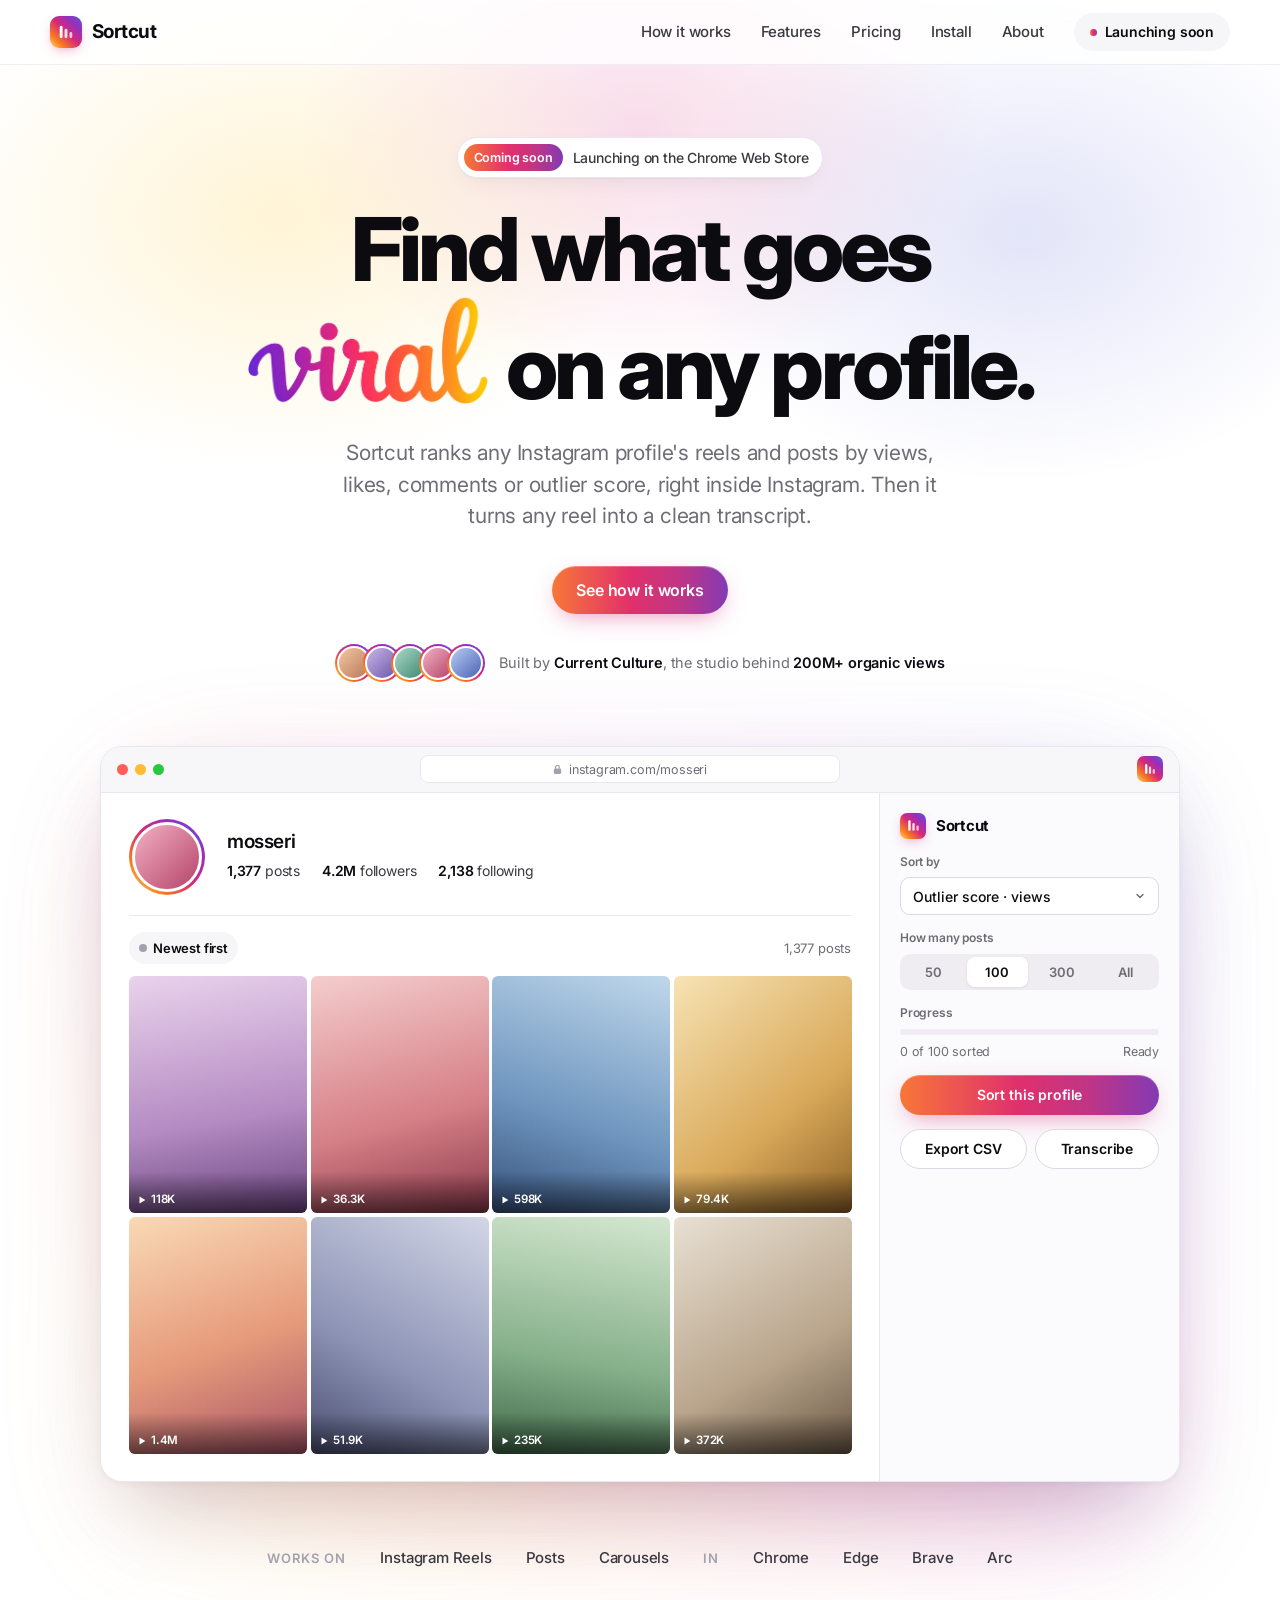
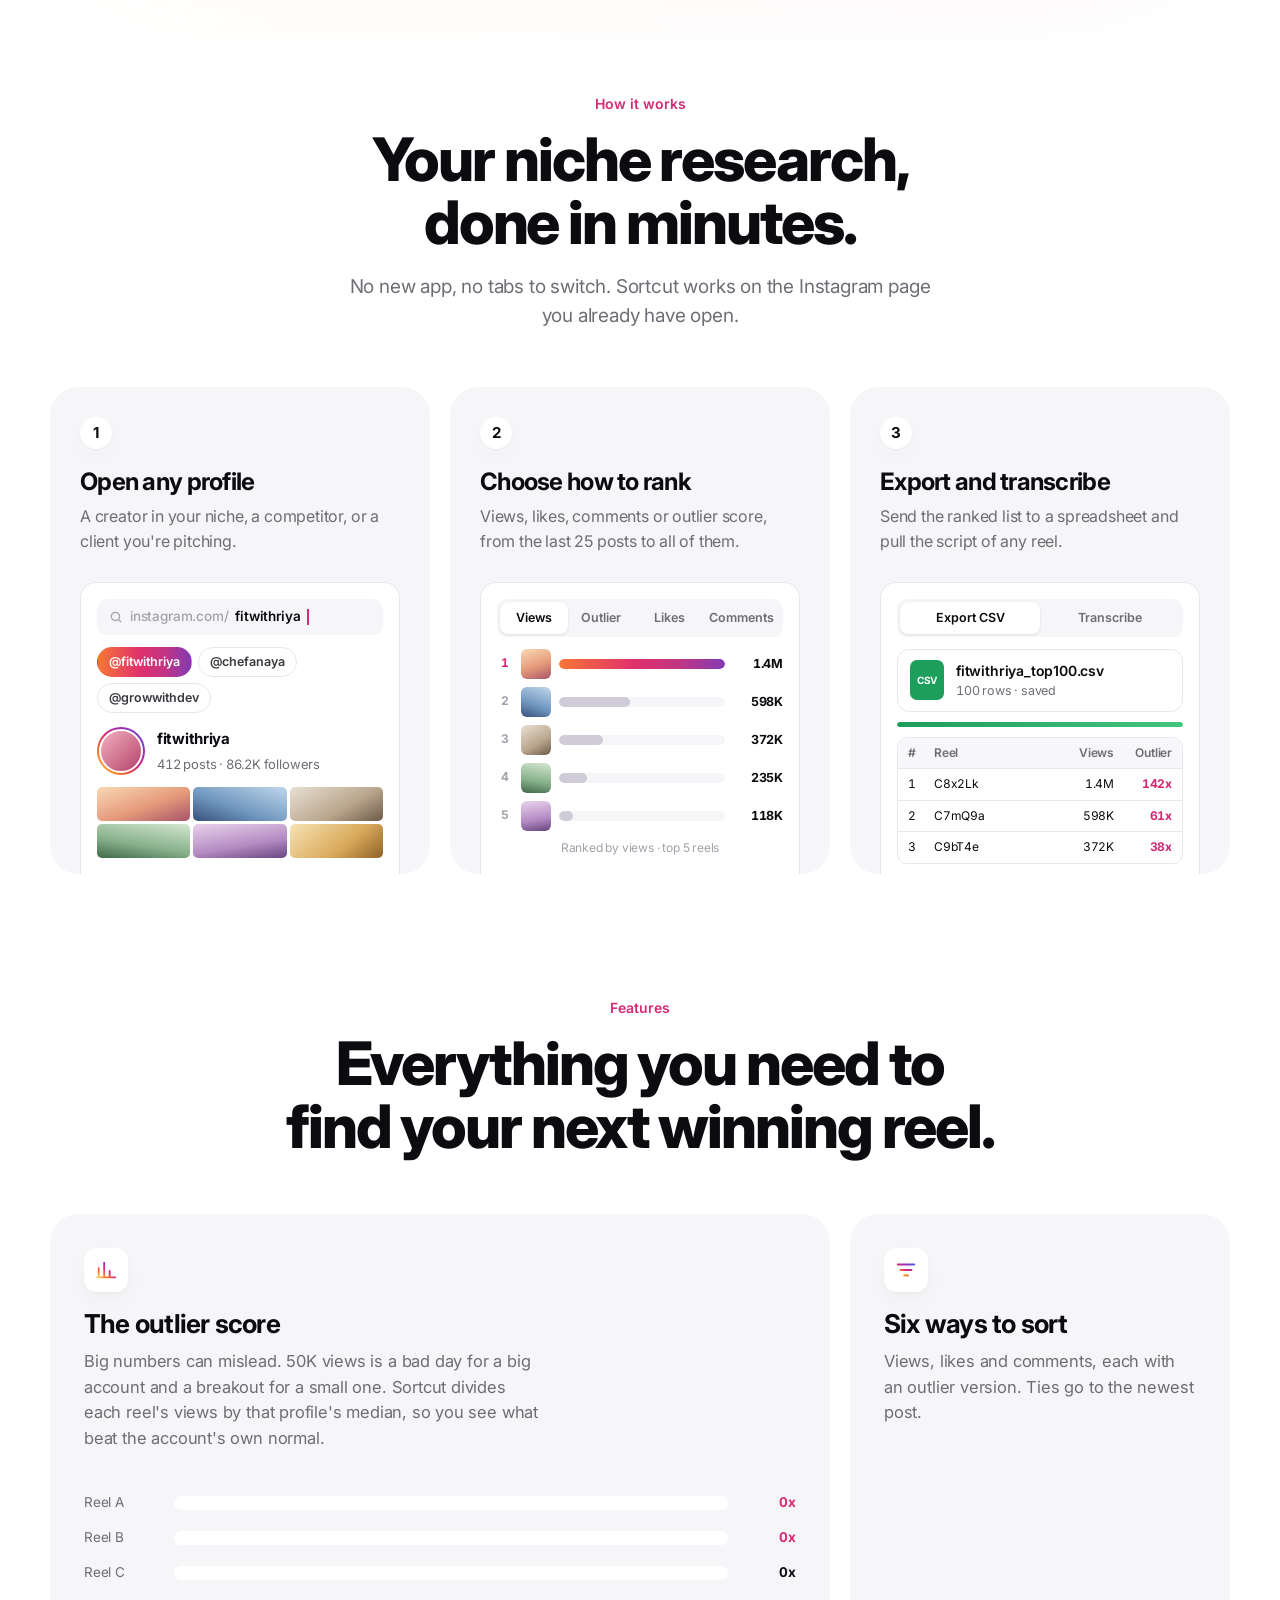
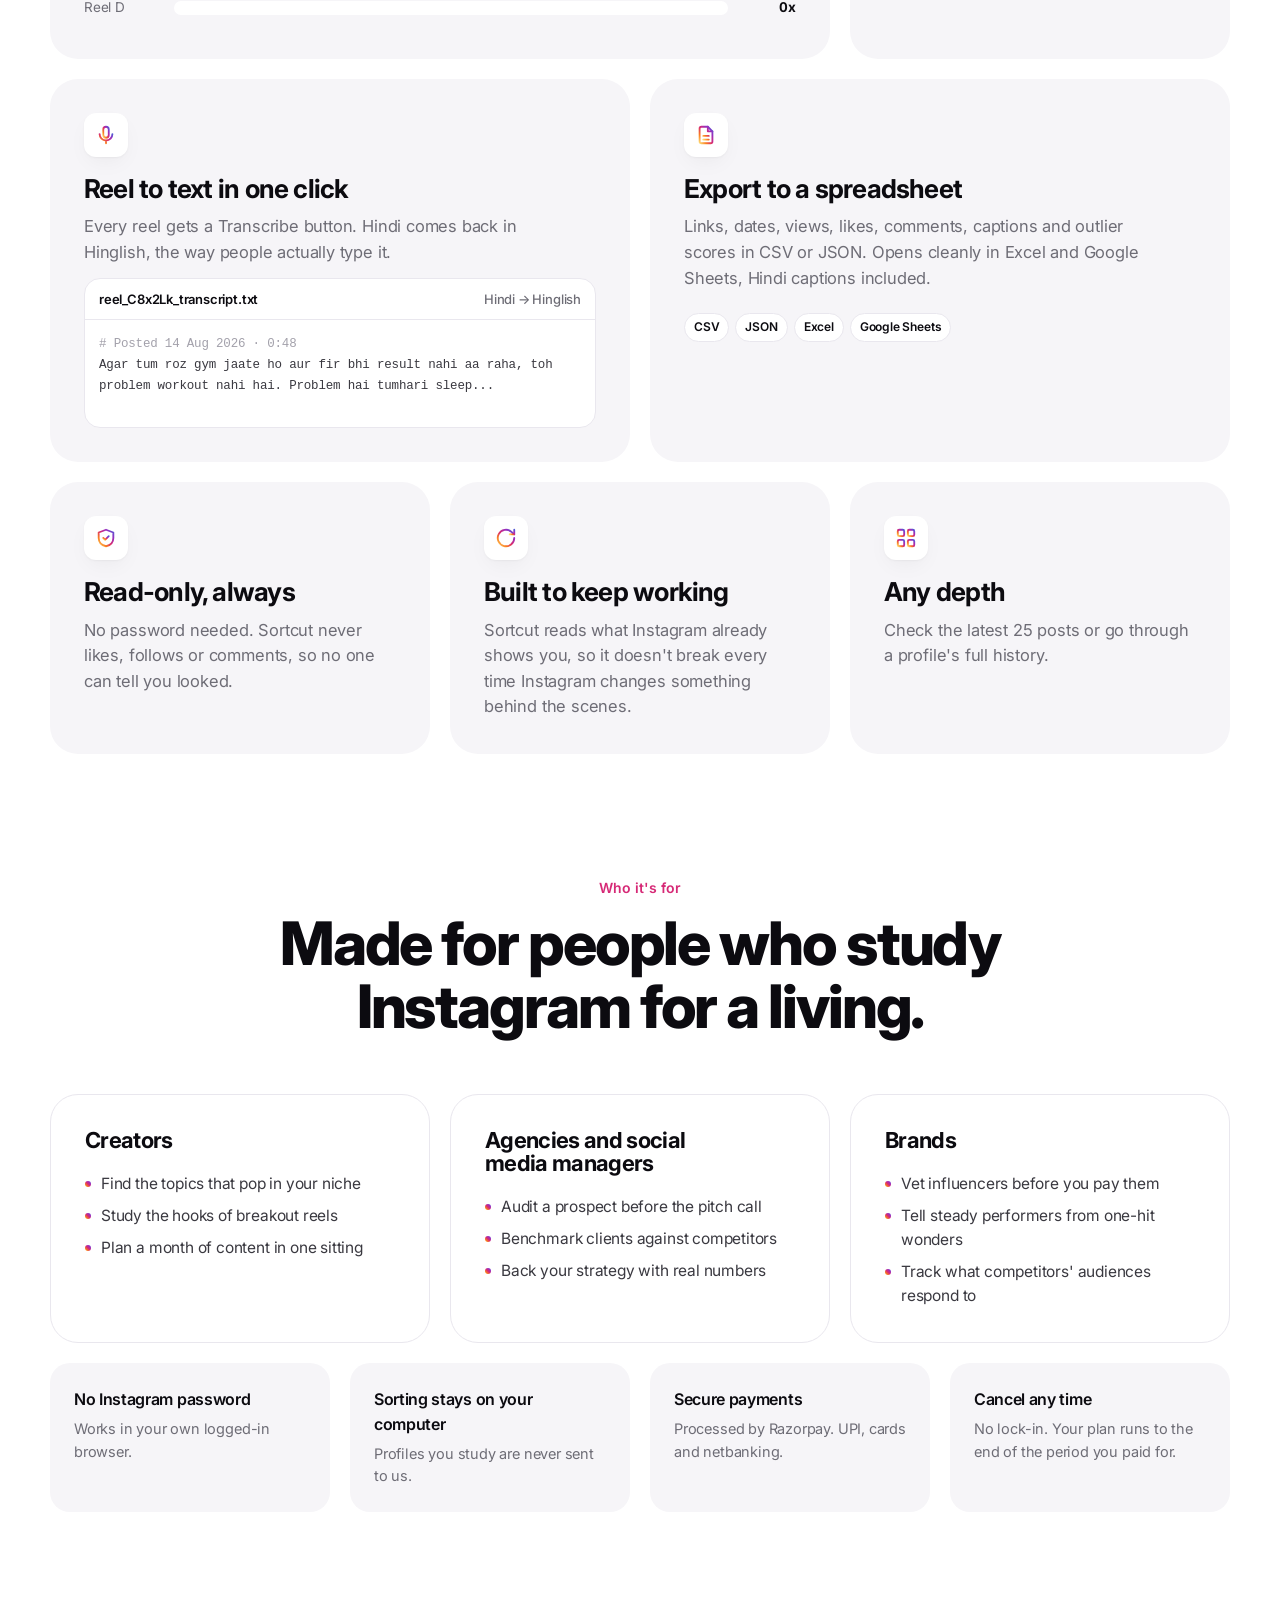
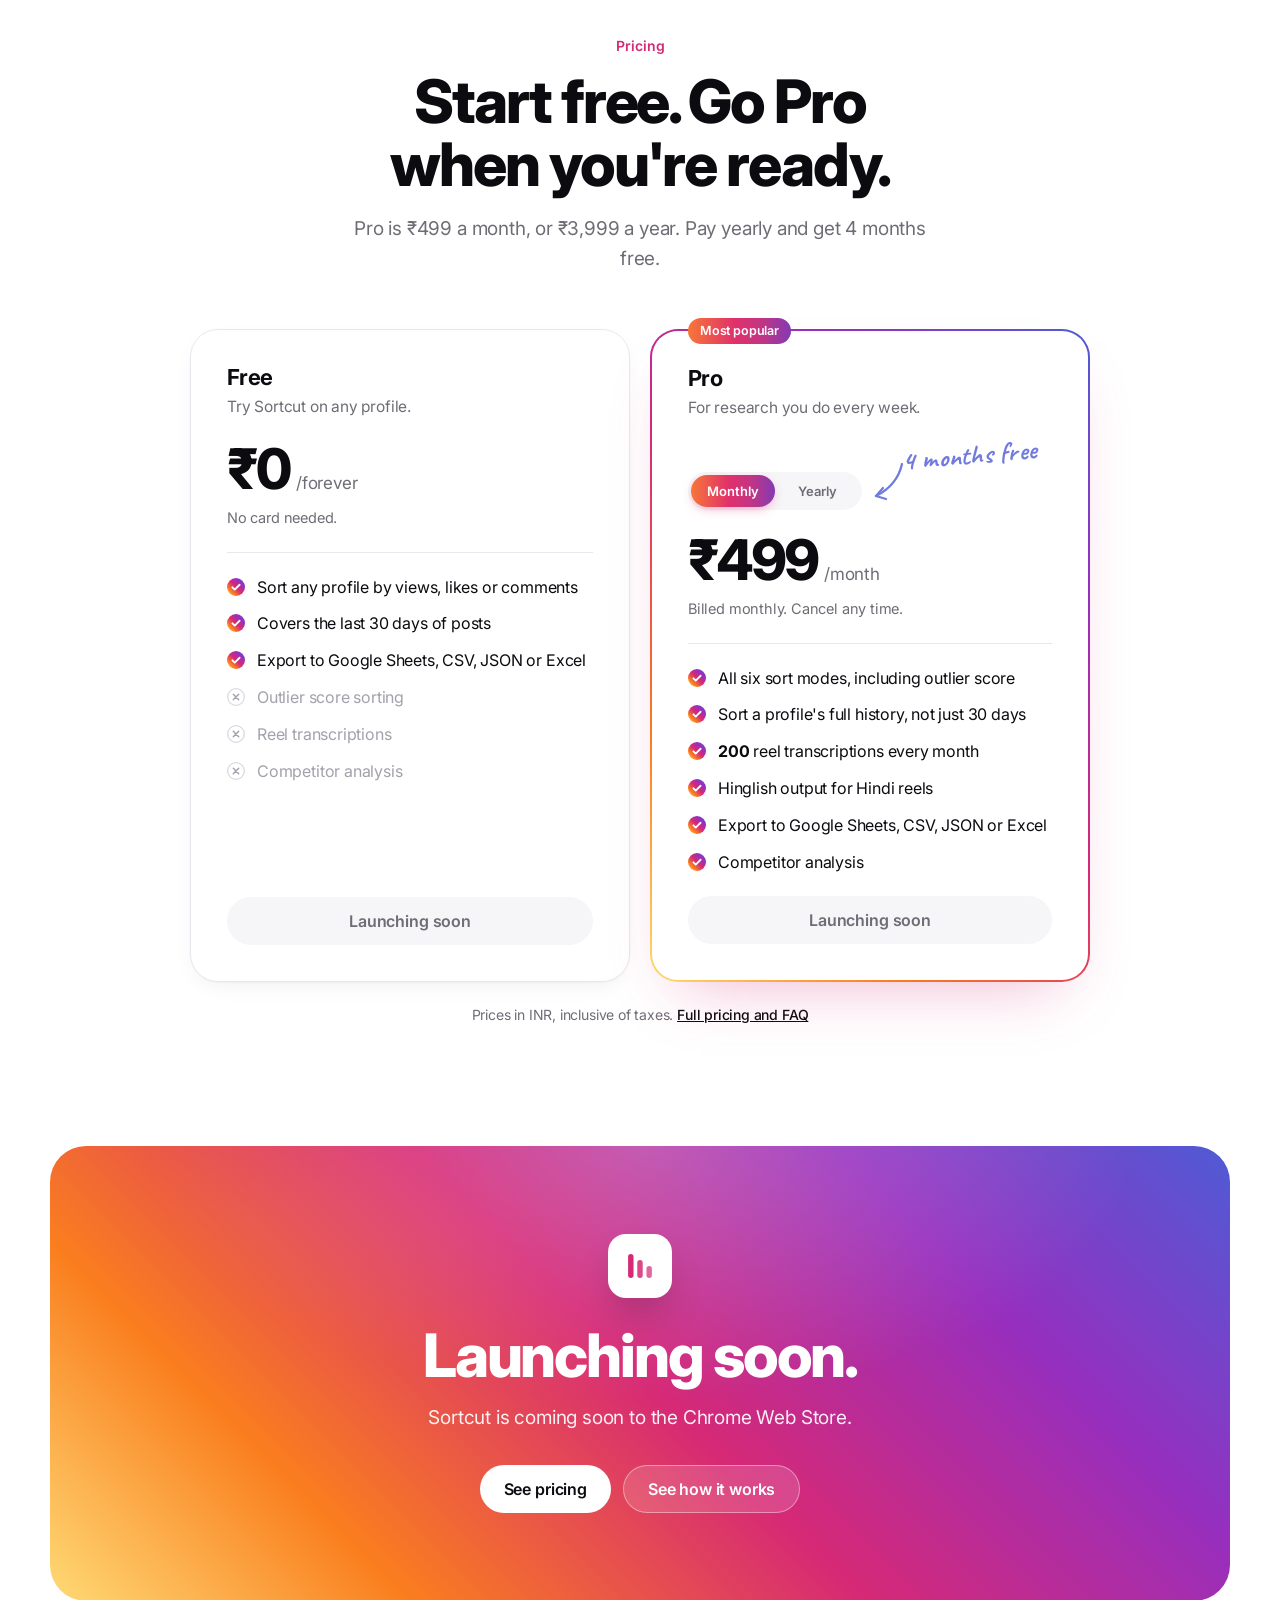
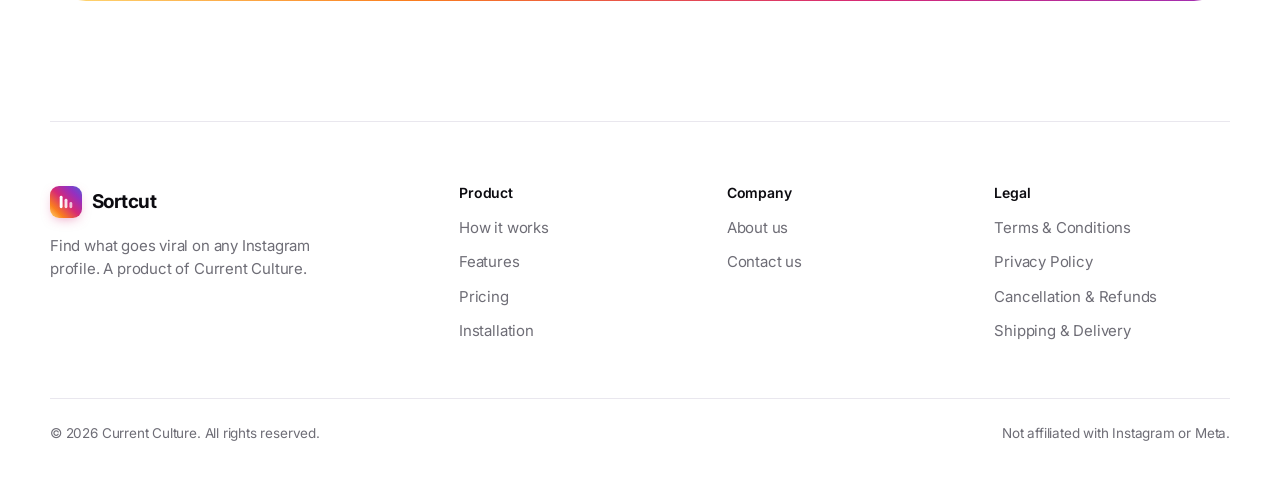
==== index.html @ b272a759 "Landing page" ====
<!doctype html>
<html lang="en">
<head>
<meta charset="utf-8">
<meta name="viewport" content="width=device-width, initial-scale=1, viewport-fit=cover">
<title>Sortcut | Find what goes viral on any Instagram profile</title>
<meta name="description" content="Sortcut ranks any Instagram profile by views, likes, comments and outlier score, and turns reels into transcripts. Launching soon on Chrome.">
<link rel="canonical" href="https://sortcut.co/">
<link rel="preconnect" href="https://fonts.googleapis.com">
<link rel="preconnect" href="https://fonts.gstatic.com" crossorigin>
<link rel="stylesheet" href="https://fonts.googleapis.com/css2?family=Inter:wght@400;500;600;700;800&display=swap">
<link rel="stylesheet" href="css/styles.css">
</head>
<body>
<svg width="0" height="0" style="position:absolute" aria-hidden="true">
  <defs>
    <linearGradient id="igg" x1="0" y1="1" x2="1" y2="0">
      <stop offset="0" stop-color="#FEDA75"/><stop offset=".25" stop-color="#FA7E1E"/><stop offset=".5" stop-color="#D62976"/><stop offset=".75" stop-color="#962FBF"/><stop offset="1" stop-color="#4F5BD5"/>
    </linearGradient>
    <symbol id="mark" viewBox="0 0 20 20"><rect x="3" y="3" width="3.2" height="14" rx="1.6" fill="currentColor"/><rect x="8.4" y="6.5" width="3.2" height="10.5" rx="1.6" fill="currentColor" opacity=".85"/><rect x="13.8" y="10" width="3.2" height="7" rx="1.6" fill="currentColor" opacity=".7"/></symbol>
    <symbol id="check" viewBox="0 0 20 20"><circle cx="10" cy="10" r="10" fill="url(#igg)"/><path d="M6 10.3l2.6 2.6L14 7.5" fill="none" stroke="#fff" stroke-width="2" stroke-linecap="round" stroke-linejoin="round"/></symbol>
    <symbol id="play" viewBox="0 0 12 12"><path d="M3 1.8v8.4L10 6z" fill="currentColor"/></symbol>
  </defs>
</svg>
<header class="top">
  <div class="wrap">
    <a class="brand" href="index.html" aria-label="Sortcut home"><span class="logo"><svg width="18" height="18" viewBox="0 0 20 20" fill="#fff" aria-hidden="true"><rect x="3" y="3" width="3.2" height="14" rx="1.6"/><rect x="8.4" y="6.5" width="3.2" height="10.5" rx="1.6" opacity=".85"/><rect x="13.8" y="10" width="3.2" height="7" rx="1.6" opacity=".7"/></svg></span>Sortcut</a>
    <nav class="nav" aria-label="Main">
      <a class="hide-sm" href="index.html#how">How it works</a>
      <a class="hide-sm" href="index.html#features">Features</a>
      <a class="hide-sm" href="pricing.html">Pricing</a>
      <a class="hide-sm" href="install.html">Install</a>
      <a class="hide-sm" href="about.html">About</a>
      <span class="soon">Launching soon</span>
    </nav>
  </div>
</header>
<main class="wrap">

  <section class="hero">
    <span class="launch"><b>Coming soon</b>Launching on the Chrome Web Store</span>
    <h1><span class="ln">Find what goes</span><span class="ln"><img class="viral-img" src="[data-uri]" width="987" height="446" alt="viral"> on any profile.</span></h1>
    <p class="lede">Sortcut ranks any Instagram profile's reels and posts by views, likes, comments or outlier score, right inside Instagram. Then it turns any reel into a clean transcript.</p>
    <div class="ctas">
      <a class="btn btn-ig" href="index.html#how">See how it works</a>
    </div>
    <div class="proof">
      <div class="rings" aria-hidden="true"><div class="ring"><span class="a1"></span></div><div class="ring"><span class="a2"></span></div><div class="ring"><span class="a3"></span></div><div class="ring"><span class="a4"></span></div><div class="ring"><span class="a5"></span></div></div>
      <span>Built by <b>Current Culture</b>, the studio behind <b>200M+ organic views</b></span>
    </div>

    <div class="stage">
      <div class="window" aria-label="Interactive demo: Sortcut ranking an Instagram profile's reels by outlier score">
        <div class="chrome">
          <div class="dots"><i></i><i></i><i></i></div>
          <div class="url"><svg width="11" height="11" viewBox="0 0 12 12" aria-hidden="true"><rect x="2" y="5" width="8" height="6" rx="1.5" fill="#A3A1AB"/><path d="M4 5V3.6a2 2 0 014 0V5" fill="none" stroke="#A3A1AB" stroke-width="1.3"/></svg>instagram.com/mosseri</div>
          <button type="button" class="dlbtn" id="dl-btn" aria-label="Downloads" tabindex="-1"><svg width="16" height="16" viewBox="0 0 24 24" fill="none" stroke="currentColor" stroke-width="2.2" stroke-linecap="round" stroke-linejoin="round" aria-hidden="true"><path d="M12 4v11M6 10l6 6 6-6M4 20h16"/></svg><i class="dlbadge" id="dl-badge">0</i></button>
          <span class="ext"><svg width="14" height="14" viewBox="0 0 20 20" fill="#fff" aria-hidden="true"><rect x="3" y="3" width="3.2" height="14" rx="1.6"/><rect x="8.4" y="6.5" width="3.2" height="10.5" rx="1.6" opacity=".85"/><rect x="13.8" y="10" width="3.2" height="7" rx="1.6" opacity=".7"/></svg></span>
        </div>
        <div class="dlpop" id="dl-pop" aria-live="polite"><span class="ficon" id="dl-ico">CSV</span><span class="dlm"><span class="dln" id="dl-name">mosseri_top100.csv</span><span class="dls" id="dl-stat">Downloading…</span><span class="pbar"><i id="dl-bar"></i></span></span></div>
        <div class="cur" id="cur" aria-hidden="true"><svg viewBox="0 0 24 24" width="24" height="24"><path d="M5.5 3.2l13 9.3-6.2 1 3.4 6.4-2.6 1.4-3.4-6.5-4.2 4.6z" fill="#fff" stroke="#111" stroke-width="1.4" stroke-linejoin="round"/></svg></div>
        <div class="app">
          <div class="profile">
            <div class="ph">
              <div class="ring"><span class="a4"></span></div>
              <div>
                <h4>mosseri</h4>
                <div class="stats"><span><b>1,377</b> posts</span><span><b>4.2M</b> followers</span><span><b>2,138</b> following</span></div>
              </div>
            </div>
            <div class="sortbar">
              <span class="chip" id="demo-chip"><i></i><span id="demo-chip-t">Newest first</span></span>
              <span id="demo-info">1,377 posts</span>
            </div>
            <div class="grid" id="demo-grid">
              <div class="tile p5" data-rank="5" data-v="118000" data-l="9800" data-c="1200"><span class="rk">5</span><span class="ox">12x</span><span class="vw"><svg width="10" height="10" viewBox="0 0 12 12" aria-hidden="true"><path d="M3 1.8v8.4L10 6z" fill="#fff"/></svg>118K</span></div>
              <div class="tile p8" data-rank="8" data-v="36300" data-l="3300" data-c="95"><span class="rk">8</span><span class="ox">3.7x</span><span class="vw"><svg width="10" height="10" viewBox="0 0 12 12" aria-hidden="true"><path d="M3 1.8v8.4L10 6z" fill="#fff"/></svg>36.3K</span></div>
              <div class="tile p2" data-rank="2" data-v="598000" data-l="88000" data-c="1900"><span class="rk">2</span><span class="ox">61x</span><span class="vw"><svg width="10" height="10" viewBox="0 0 12 12" aria-hidden="true"><path d="M3 1.8v8.4L10 6z" fill="#fff"/></svg>598K</span></div>
              <div class="tile p6" data-rank="6" data-v="79400" data-l="14000" data-c="290"><span class="rk">6</span><span class="ox">8.1x</span><span class="vw"><svg width="10" height="10" viewBox="0 0 12 12" aria-hidden="true"><path d="M3 1.8v8.4L10 6z" fill="#fff"/></svg>79.4K</span></div>
              <div class="tile p1" data-rank="1" data-v="1400000" data-l="61000" data-c="640"><span class="rk">1</span><span class="ox">142x</span><span class="vw"><svg width="10" height="10" viewBox="0 0 12 12" aria-hidden="true"><path d="M3 1.8v8.4L10 6z" fill="#fff"/></svg>1.4M</span></div>
              <div class="tile p7" data-rank="7" data-v="51900" data-l="5100" data-c="180"><span class="rk">7</span><span class="ox">5.3x</span><span class="vw"><svg width="10" height="10" viewBox="0 0 12 12" aria-hidden="true"><path d="M3 1.8v8.4L10 6z" fill="#fff"/></svg>51.9K</span></div>
              <div class="tile p4" data-rank="4" data-v="235000" data-l="41000" data-c="410"><span class="rk">4</span><span class="ox">24x</span><span class="vw"><svg width="10" height="10" viewBox="0 0 12 12" aria-hidden="true"><path d="M3 1.8v8.4L10 6z" fill="#fff"/></svg>235K</span></div>
              <div class="tile p3" data-rank="3" data-v="372000" data-l="24000" data-c="3400"><span class="rk">3</span><span class="ox">38x</span><span class="vw"><svg width="10" height="10" viewBox="0 0 12 12" aria-hidden="true"><path d="M3 1.8v8.4L10 6z" fill="#fff"/></svg>372K</span></div>
            </div>
          </div>
          <aside class="panel">
            <div class="panel-h"><span class="logo"><svg width="15" height="15" viewBox="0 0 20 20" fill="#fff" aria-hidden="true"><rect x="3" y="3" width="3.2" height="14" rx="1.6"/><rect x="8.4" y="6.5" width="3.2" height="10.5" rx="1.6" opacity=".85"/><rect x="13.8" y="10" width="3.2" height="7" rx="1.6" opacity=".7"/></svg></span>Sortcut</div>
            <div class="field dd" id="dd"><span class="flabel" id="dd-l">Sort by</span>
              <button type="button" class="select" id="dd-btn" aria-haspopup="listbox" aria-expanded="false" aria-labelledby="dd-l dd-label"><span id="dd-label">Outlier score · views</span><svg class="chev" width="12" height="12" viewBox="0 0 12 12" aria-hidden="true"><path d="M3 4.5l3 3 3-3" fill="none" stroke="#6E6D76" stroke-width="1.5" stroke-linecap="round"/></svg></button>
              <div class="dd-menu" id="dd-menu" role="listbox" aria-label="Sort by">
                <div class="dd-g">Engagement</div>
                <button type="button" role="option" data-m="v">Views<small>Reels only</small></button>
                <button type="button" role="option" data-m="l">Likes</button>
                <button type="button" role="option" data-m="c">Comments</button>
                <div class="dd-g">Outlier score <span>vs this profile's median</span></div>
                <button type="button" role="option" data-m="ov" aria-selected="true">Outlier score · views<small>Reels only</small></button>
                <button type="button" role="option" data-m="ol">Outlier score · likes</button>
                <button type="button" role="option" data-m="oc">Outlier score · comments</button>
              </div>
            </div>
            <div class="field"><span class="flabel" id="seg-l">How many posts</span><div class="seg" role="group" aria-labelledby="seg-l"><button type="button" data-n="50">50</button><button type="button" data-n="100" class="on" aria-pressed="true">100</button><button type="button" data-n="300">300</button><button type="button" data-n="1377">All</button></div></div>
            <div class="field"><span class="flabel">Progress</span><div class="progress"><i id="demo-bar"></i></div><div class="pmeta"><span id="demo-count">0 of 100 sorted</span><span id="demo-state">Ready</span></div></div>
            <button type="button" class="btn btn-ig hint" id="demo-sort">Sort this profile</button>
            <div class="row2"><button type="button" class="btn" id="demo-csv">Export CSV</button><button type="button" class="btn" id="demo-txt">Transcribe</button></div>
          </aside>
        </div>
      </div>
    </div>

    <div class="works">
      <span class="lbl">Works on</span>
      <span class="w">Instagram Reels</span><span class="w">Posts</span><span class="w">Carousels</span>
      <span class="lbl">In</span>
      <span class="w">Chrome</span><span class="w">Edge</span><span class="w">Brave</span><span class="w">Arc</span>
    </div>
  </section>

  <!-- how it works -->
  <section class="sec" id="how">
    <div class="sec-head">
      <span class="kicker">How it works</span>
      <h2>Your niche research, done in minutes.</h2>
      <p>No new app, no tabs to switch. Sortcut works on the Instagram page you already have open.</p>
    </div>
    <div class="steps">
      <div class="step">
        <span class="no">1</span>
        <h3>Open any profile</h3>
        <p>A creator in your niche, a competitor, or a client you're pitching.</p>
        <div class="vis" id="v1">
          <div class="srch"><svg width="14" height="14" viewBox="0 0 24 24" fill="none" stroke="#A3A1AB" stroke-width="2.4" stroke-linecap="round" aria-hidden="true"><circle cx="11" cy="11" r="7"/><path d="M20 20l-3.5-3.5"/></svg><span class="srch-at">instagram.com/</span><span id="v1-typed">fitwithriya</span><span class="caret" aria-hidden="true"></span></div>
          <div class="pills" role="group" aria-label="Pick a profile">
            <button type="button" data-p="0" class="on" aria-pressed="true">@fitwithriya</button>
            <button type="button" data-p="1">@chefanaya</button>
            <button type="button" data-p="2">@growwithdev</button>
          </div>
          <div class="mp">
            <div class="ring" id="v1-ring"><span class="a4" id="v1-av"></span></div>
            <div class="mp-t" id="v1-t"><b id="v1-name">fitwithriya</b><span id="v1-stats">412 posts · 86.2K followers</span></div>
          </div>
          <div class="v1-grid" id="v1-grid"><i class="p1"></i><i class="p2"></i><i class="p3"></i><i class="p4"></i><i class="p5"></i><i class="p6"></i></div>
        </div>
      </div>
      <div class="step">
        <span class="no">2</span>
        <h3>Choose how to rank</h3>
        <p>Views, likes, comments or outlier score, from the last 25 posts to all of them.</p>
        <div class="vis" id="v2">
          <div class="mseg" role="group" aria-label="Rank by">
            <span class="mseg-ind" id="v2-ind" aria-hidden="true"></span>
            <button type="button" data-m="v" class="on" aria-pressed="true">Views</button>
            <button type="button" data-m="o">Outlier</button>
            <button type="button" data-m="l">Likes</button>
            <button type="button" data-m="c">Comments</button>
          </div>
          <div class="rank" id="v2-rank"></div>
          <p class="v2-note" id="v2-note">Ranked by views · top 5 reels</p>
        </div>
      </div>
      <div class="step">
        <span class="no">3</span>
        <h3>Export and transcribe</h3>
        <p>Send the ranked list to a spreadsheet and pull the script of any reel.</p>
        <div class="vis" id="v3">
          <div class="mseg two" role="group" aria-label="Choose output">
            <span class="mseg-ind" id="v3-ind" aria-hidden="true"></span>
            <button type="button" data-t="csv" class="on" aria-pressed="true">Export CSV</button>
            <button type="button" data-t="txt">Transcribe</button>
          </div>
          <div class="pane" id="v3-csv">
            <div class="file"><span class="ficon" style="background:#1D9E5B">CSV</span><span class="fmeta">fitwithriya_top100.csv<small id="v3-csv-s">100 rows · saved</small></span></div>
            <div class="pbar"><i id="v3-csv-bar" style="width:100%"></i></div>
            <div class="sheet" id="v3-sheet">
              <div class="sr sh"><span>#</span><span>Reel</span><span>Views</span><span>Outlier</span></div>
              <div class="sr"><span>1</span><span>C8x2Lk</span><span>1.4M</span><span class="hot">142x</span></div>
              <div class="sr"><span>2</span><span>C7mQ9a</span><span>598K</span><span class="hot">61x</span></div>
              <div class="sr"><span>3</span><span>C9bT4e</span><span>372K</span><span class="hot">38x</span></div>
            </div>
          </div>
          <div class="pane" id="v3-txt" hidden>
            <div class="file"><span class="ficon" style="background:var(--ig-btn)">TXT</span><span class="fmeta">reel_C8x2Lk_transcript.txt<small id="v3-txt-s">Hindi → Hinglish · 0:48</small></span></div>
            <div class="wave" id="v3-wave" aria-hidden="true"></div>
            <p class="tline" id="v3-line">Agar tum roz gym jaate ho aur fir bhi result nahi aa raha, toh problem workout nahi hai. Problem hai tumhari sleep.</p>
          </div>
        </div>
      </div>
    </div>
  </section>

  <!-- features -->
  <section class="sec" id="features">
    <div class="sec-head">
      <span class="kicker">Features</span>
      <h2>Everything you need to find your next winning reel.</h2>
    </div>
    <div class="bento">
      <div class="card span-4">
        <span class="ico"><svg width="22" height="22" viewBox="0 0 24 24" fill="none" stroke="url(#igg)" stroke-width="2" stroke-linecap="round"><path d="M4 20V10M10 20V4M16 20v-7M22 20H2"/></svg></span>
        <h3>The outlier score</h3>
        <p>Big numbers can mislead. 50K views is a bad day for a big account and a breakout for a small one. Sortcut divides each reel's views by that profile's median, so you see what beat the account's own normal.</p>
        <div class="chart" id="oc" aria-label="Example: reels compared to a profile median of 9.8K views">
          <div class="chart-row hot"><span class="lbl">Reel A</span><span class="track"><span class="cbar" style="width:100%"></span></span><span class="val">142x</span></div>
          <div class="chart-row hot"><span class="lbl">Reel B</span><span class="track"><span class="cbar" style="width:43%"></span></span><span class="val">61x</span></div>
          <div class="chart-row"><span class="lbl">Reel C</span><span class="track"><span class="cbar" style="width:8.5%"></span></span><span class="val">12x</span></div>
          <div class="chart-row"><span class="lbl">Reel D</span><span class="track"><span class="cbar" style="width:1.5%"></span></span><span class="val">2.1x</span></div>
        </div>
      </div>
      <div class="card span-2">
        <span class="ico"><svg width="22" height="22" viewBox="0 0 24 24" fill="none" stroke="url(#igg)" stroke-width="2" stroke-linecap="round" stroke-linejoin="round"><path d="M3 6h18M6 12h12M10 18h4"/></svg></span>
        <h3>Six ways to sort</h3>
        <p>Views, likes and comments, each with an outlier version. Ties go to the newest post.</p>
      </div>
      <div class="card span-3">
        <span class="ico"><svg width="22" height="22" viewBox="0 0 24 24" fill="none" stroke="url(#igg)" stroke-width="2" stroke-linecap="round" stroke-linejoin="round"><path d="M12 3a3 3 0 00-3 3v6a3 3 0 006 0V6a3 3 0 00-3-3z"/><path d="M19 11a7 7 0 01-14 0M12 18v3"/></svg></span>
        <h3>Reel to text in one click</h3>
        <p>Every reel gets a Transcribe button. Hindi comes back in Hinglish, the way people actually type it.</p>
        <div class="txt" aria-label="Example transcript file">
          <div class="txt-h"><span class="txt-f" id="tx-f">reel_C8x2Lk_transcript.txt</span><span class="txt-l" id="tx-l">Hindi → Hinglish</span></div>
          <div class="txt-b" id="tx-b"><span class="meta" id="tx-m"># Posted 14 Aug 2026 · 0:48</span><br><span id="tx-t">Agar tum roz gym jaate ho aur fir bhi result nahi aa raha, toh problem workout nahi hai. Problem hai tumhari sleep...</span></div>
        </div>
      </div>
      <div class="card span-3">
        <span class="ico"><svg width="22" height="22" viewBox="0 0 24 24" fill="none" stroke="url(#igg)" stroke-width="2" stroke-linecap="round" stroke-linejoin="round"><path d="M14 3H7a2 2 0 00-2 2v14a2 2 0 002 2h10a2 2 0 002-2V8z"/><path d="M14 3v5h5M9 13h6M9 17h6"/></svg></span>
        <h3>Export to a spreadsheet</h3>
        <p>Links, dates, views, likes, comments, captions and outlier scores in CSV or JSON. Opens cleanly in Excel and Google Sheets, Hindi captions included.</p>
        <div class="lang"><span>CSV</span><span>JSON</span><span>Excel</span><span>Google Sheets</span></div>
      </div>
      <div class="card span-2">
        <span class="ico"><svg width="22" height="22" viewBox="0 0 24 24" fill="none" stroke="url(#igg)" stroke-width="2" stroke-linecap="round" stroke-linejoin="round"><path d="M12 3l8 3v6c0 5-3.5 8-8 9-4.5-1-8-4-8-9V6z"/><path d="M9 12l2 2 4-4"/></svg></span>
        <h3>Read-only, always</h3>
        <p>No password needed. Sortcut never likes, follows or comments, so no one can tell you looked.</p>
      </div>
      <div class="card span-2">
        <span class="ico"><svg width="22" height="22" viewBox="0 0 24 24" fill="none" stroke="url(#igg)" stroke-width="2" stroke-linecap="round" stroke-linejoin="round"><path d="M21 12a9 9 0 11-3-6.7L21 8"/><path d="M21 3v5h-5"/></svg></span>
        <h3>Built to keep working</h3>
        <p>Sortcut reads what Instagram already shows you, so it doesn't break every time Instagram changes something behind the scenes.</p>
      </div>
      <div class="card span-2">
        <span class="ico"><svg width="22" height="22" viewBox="0 0 24 24" fill="none" stroke="url(#igg)" stroke-width="2" stroke-linecap="round" stroke-linejoin="round"><rect x="3" y="3" width="7" height="7" rx="1.5"/><rect x="14" y="3" width="7" height="7" rx="1.5"/><rect x="3" y="14" width="7" height="7" rx="1.5"/><rect x="14" y="14" width="7" height="7" rx="1.5"/></svg></span>
        <h3>Any depth</h3>
        <p>Check the latest 25 posts or go through a profile's full history.</p>
      </div>
    </div>
  </section>

  <!-- audience -->
  <section class="sec">
    <div class="sec-head">
      <span class="kicker">Who it's for</span>
      <h2>Made for people who study Instagram for a living.</h2>
    </div>
    <div class="aud">
      <div class="card"><h3>Creators</h3><ul><li>Find the topics that pop in your niche</li><li>Study the hooks of breakout reels</li><li>Plan a month of content in one sitting</li></ul></div>
      <div class="card"><h3>Agencies and social media managers</h3><ul><li>Audit a prospect before the pitch call</li><li>Benchmark clients against competitors</li><li>Back your strategy with real numbers</li></ul></div>
      <div class="card"><h3>Brands</h3><ul><li>Vet influencers before you pay them</li><li>Tell steady performers from one-hit wonders</li><li>Track what competitors' audiences respond to</li></ul></div>
    </div>
    <div class="trust">
      <div><b>No Instagram password</b><span>Works in your own logged-in browser.</span></div>
      <div><b>Sorting stays on your computer</b><span>Profiles you study are never sent to us.</span></div>
      <div><b>Secure payments</b><span>Processed by Razorpay. UPI, cards and netbanking.</span></div>
      <div><b>Cancel any time</b><span>No lock-in. Your plan runs to the end of the period you paid for.</span></div>
    </div>
  </section>

  <!-- pricing teaser on home -->
  <section class="sec" id="plans">
    <div class="sec-head">
      <span class="kicker">Pricing</span>
      <h2>Start free. Go Pro when you're ready.</h2>
      <p>Pro is ₹499 a month, or ₹3,999 a year. Pay yearly and get 4 months free.</p>
    </div>
    <div class="plans">
  <div class="plan">
    <div><h3>Free</h3><p class="for">Try Sortcut on any profile.</p></div>
    <div class="price"><strong>₹0</strong><span>/forever</span></div>
    <p class="pnote">No card needed.</p>
    <ul>
      <li><svg class="ic" width="18" height="18" viewBox="0 0 20 20" aria-hidden="true"><circle cx="10" cy="10" r="10" fill="url(#igg)"/><path d="M6 10.3l2.6 2.6L14 7.5" fill="none" stroke="#fff" stroke-width="2" stroke-linecap="round" stroke-linejoin="round"/></svg>Sort any profile by views, likes or comments</li>
      <li><svg class="ic" width="18" height="18" viewBox="0 0 20 20" aria-hidden="true"><circle cx="10" cy="10" r="10" fill="url(#igg)"/><path d="M6 10.3l2.6 2.6L14 7.5" fill="none" stroke="#fff" stroke-width="2" stroke-linecap="round" stroke-linejoin="round"/></svg>Covers the last 30 days of posts</li>
      <li><svg class="ic" width="18" height="18" viewBox="0 0 20 20" aria-hidden="true"><circle cx="10" cy="10" r="10" fill="url(#igg)"/><path d="M6 10.3l2.6 2.6L14 7.5" fill="none" stroke="#fff" stroke-width="2" stroke-linecap="round" stroke-linejoin="round"/></svg>Export to Google Sheets, CSV, JSON or Excel</li>
      <li class="no"><svg class="ic" width="18" height="18" viewBox="0 0 20 20" aria-hidden="true"><circle cx="10" cy="10" r="9.25" fill="none" stroke="#DCD9E3" stroke-width="1.5"/><path d="M7 7l6 6M13 7l-6 6" stroke="#A3A1AB" stroke-width="1.6" stroke-linecap="round"/></svg>Outlier score sorting</li>
      <li class="no"><svg class="ic" width="18" height="18" viewBox="0 0 20 20" aria-hidden="true"><circle cx="10" cy="10" r="9.25" fill="none" stroke="#DCD9E3" stroke-width="1.5"/><path d="M7 7l6 6M13 7l-6 6" stroke="#A3A1AB" stroke-width="1.6" stroke-linecap="round"/></svg>Reel transcriptions</li>
      <li class="no"><svg class="ic" width="18" height="18" viewBox="0 0 20 20" aria-hidden="true"><circle cx="10" cy="10" r="9.25" fill="none" stroke="#DCD9E3" stroke-width="1.5"/><path d="M7 7l6 6M13 7l-6 6" stroke="#A3A1AB" stroke-width="1.6" stroke-linecap="round"/></svg>Competitor analysis</li>
    </ul>
    <span class="btn btn-soft btn-soon">Launching soon</span>
  </div>
  <div class="plan best pro" data-billing="m">
    <span class="badge"><span data-only="m">Most popular</span><span data-only="y">Best value · 4 months free</span></span>
    <div><h3>Pro</h3><p class="for">For research you do every week.</p></div>
    <div class="bill-row">
      <div class="bill" role="group" aria-label="Billing period">
        <button type="button" data-b="m" aria-pressed="true">Monthly</button>
        <button type="button" data-b="y" aria-pressed="false">Yearly</button>
      </div>
      <span class="gift" aria-hidden="true">
        <svg class="gift-arrow ga-desk" viewBox="0 0 64 52" width="64" height="52" fill="none" stroke="currentColor" stroke-width="2.3" stroke-linecap="round" stroke-linejoin="round"><path class="ga-line" d="M50 4C47 17 40 28 24 36"/><path d="M31 28l-7 8 10 3"/></svg>
        <svg class="gift-arrow ga-mob" viewBox="0 0 48 44" width="48" height="44" fill="none" stroke="currentColor" stroke-width="2.3" stroke-linecap="round" stroke-linejoin="round"><path class="ga-line" d="M44 40C32 38 22 32 16 16"/><path d="M9 22l7-7 8 6"/></svg>
        <span class="gift-txt"><span class="gt-in">4 months free</span><svg class="gift-ul" viewBox="0 0 120 10" preserveAspectRatio="none"><path d="M2 7C30 2 62 9 118 4"/></svg></span>
      </span>
    </div>
    <div class="price" data-only="m"><strong>₹499</strong><span>/month</span></div>
    <div class="price" data-only="y"><strong>₹3,999</strong><span>/year</span></div>
    <p class="pnote" data-only="m">Billed monthly. Cancel any time.</p>
    <p class="pnote" data-only="y">₹333 a month. <b>Pay for 8 months, get 12.</b></p>
    <ul>
      <li><svg class="ic" width="18" height="18" viewBox="0 0 20 20" aria-hidden="true"><circle cx="10" cy="10" r="10" fill="url(#igg)"/><path d="M6 10.3l2.6 2.6L14 7.5" fill="none" stroke="#fff" stroke-width="2" stroke-linecap="round" stroke-linejoin="round"/></svg>All six sort modes, including outlier score</li>
      <li><svg class="ic" width="18" height="18" viewBox="0 0 20 20" aria-hidden="true"><circle cx="10" cy="10" r="10" fill="url(#igg)"/><path d="M6 10.3l2.6 2.6L14 7.5" fill="none" stroke="#fff" stroke-width="2" stroke-linecap="round" stroke-linejoin="round"/></svg>Sort a profile's full history, not just 30 days</li>
      <li data-only="m"><svg class="ic" width="18" height="18" viewBox="0 0 20 20" aria-hidden="true"><circle cx="10" cy="10" r="10" fill="url(#igg)"/><path d="M6 10.3l2.6 2.6L14 7.5" fill="none" stroke="#fff" stroke-width="2" stroke-linecap="round" stroke-linejoin="round"/></svg><span><b>200</b> reel transcriptions every month</span></li>
      <li data-only="y"><svg class="ic" width="18" height="18" viewBox="0 0 20 20" aria-hidden="true"><circle cx="10" cy="10" r="10" fill="url(#igg)"/><path d="M6 10.3l2.6 2.6L14 7.5" fill="none" stroke="#fff" stroke-width="2" stroke-linecap="round" stroke-linejoin="round"/></svg><span><b>3,000</b> reel transcriptions for the year, use them any time</span></li>
      <li><svg class="ic" width="18" height="18" viewBox="0 0 20 20" aria-hidden="true"><circle cx="10" cy="10" r="10" fill="url(#igg)"/><path d="M6 10.3l2.6 2.6L14 7.5" fill="none" stroke="#fff" stroke-width="2" stroke-linecap="round" stroke-linejoin="round"/></svg>Hinglish output for Hindi reels</li>
      <li><svg class="ic" width="18" height="18" viewBox="0 0 20 20" aria-hidden="true"><circle cx="10" cy="10" r="10" fill="url(#igg)"/><path d="M6 10.3l2.6 2.6L14 7.5" fill="none" stroke="#fff" stroke-width="2" stroke-linecap="round" stroke-linejoin="round"/></svg>Export to Google Sheets, CSV, JSON or Excel</li>
      <li><svg class="ic" width="18" height="18" viewBox="0 0 20 20" aria-hidden="true"><circle cx="10" cy="10" r="10" fill="url(#igg)"/><path d="M6 10.3l2.6 2.6L14 7.5" fill="none" stroke="#fff" stroke-width="2" stroke-linecap="round" stroke-linejoin="round"/></svg>Competitor analysis</li>
    </ul>
    <span class="btn btn-soft btn-soon">Launching soon</span>
  </div>
</div>
    <p class="fine">Prices in INR, inclusive of taxes. <a href="pricing.html">Full pricing and FAQ</a></p>
  </section>

  <section class="final">
    <span class="logo" style="display:grid"><svg width="34" height="34" viewBox="0 0 20 20" fill="#D62976" aria-hidden="true"><rect x="3" y="3" width="3.2" height="14" rx="1.6"/><rect x="8.4" y="6.5" width="3.2" height="10.5" rx="1.6" opacity=".85"/><rect x="13.8" y="10" width="3.2" height="7" rx="1.6" opacity=".7"/></svg></span>
    <h2>Launching soon.</h2>
    <p>Sortcut is coming soon to the Chrome Web Store.</p>
    <div class="ctas"><a class="btn btn-white" href="pricing.html">See pricing</a><a class="btn btn-line" href="index.html#how">See how it works</a></div>
  </section>

</main>

<footer class="wrap">
  <div class="foot">
    <div>
      <a class="brand" href="index.html"><span class="logo"><svg width="18" height="18" viewBox="0 0 20 20" fill="#fff" aria-hidden="true"><rect x="3" y="3" width="3.2" height="14" rx="1.6"/><rect x="8.4" y="6.5" width="3.2" height="10.5" rx="1.6" opacity=".85"/><rect x="13.8" y="10" width="3.2" height="7" rx="1.6" opacity=".7"/></svg></span>Sortcut</a>
      <p class="about">Find what goes viral on any Instagram profile. A product of Current Culture.</p>
    </div>
    <div><h4>Product</h4><ul><li><a href="index.html#how">How it works</a></li><li><a href="index.html#features">Features</a></li><li><a href="pricing.html">Pricing</a></li><li><a href="install.html">Installation</a></li></ul></div>
    <div><h4>Company</h4><ul><li><a href="about.html">About us</a></li><li><a href="contact.html">Contact us</a></li></ul></div>
    <div><h4>Legal</h4><ul><li><a href="terms.html">Terms &amp; Conditions</a></li><li><a href="privacy.html">Privacy Policy</a></li><li><a href="refund-policy.html">Cancellation &amp; Refunds</a></li><li><a href="shipping-policy.html">Shipping &amp; Delivery</a></li></ul></div>
  </div>
  <div class="legal"><span>© 2026 Current Culture. All rights reserved.</span><span>Not affiliated with Instagram or Meta.</span></div>
</footer>
<script src="js/main.js"></script>
</body>
</html>
---- css/styles.css ----
html,body{margin:0}img{max-width:100%}

[hidden]{display:none!important}
:root{
  color-scheme:light;
  --bg:#FFFFFF;
  --bg-2:#F6F5F8;
  --ink:#0C0B10;
  --ink-2:#3A3940;
  --gray:#6E6D76;
  --gray-2:#A3A1AB;
  --line:#E9E7EE;
  --line-2:#DCD9E3;
  --yellow:#FEDA75;
  --orange:#FA7E1E;
  --pink:#D62976;
  --purple:#962FBF;
  --blue:#4F5BD5;
  --ig:linear-gradient(45deg,#FEDA75 0%,#FA7E1E 22%,#D62976 50%,#962FBF 76%,#4F5BD5 100%);
  --ig-btn:linear-gradient(90deg,#F77737 0%,#E1306C 45%,#C13584 72%,#833AB4 100%);
  --font:-apple-system,BlinkMacSystemFont,"SF Pro Display","SF Pro Text","Inter","Segoe UI",Roboto,Helvetica,Arial,sans-serif;
  --mono:ui-monospace,"SF Mono",SFMono-Regular,Menlo,Consolas,monospace;
  --r-lg:28px;--r-md:20px;--r-sm:12px;
  --shadow:0 1px 2px rgba(12,11,16,.04),0 8px 24px -8px rgba(12,11,16,.08);
  --shadow-lg:0 2px 6px rgba(12,11,16,.04),0 40px 80px -24px rgba(60,20,80,.22);
}
*{box-sizing:border-box}
html{scroll-behavior:smooth;overflow-x:clip}
@media (prefers-reduced-motion:reduce){html{scroll-behavior:auto}*,*::before,*::after{animation:none!important;transition:none!important}}
body{background:var(--bg);color:var(--ink);font:400 17px/1.55 var(--font);letter-spacing:-.011em;-webkit-font-smoothing:antialiased;-moz-osx-font-smoothing:grayscale;padding-inline:20px;overflow-x:hidden}
a{color:inherit}
h1,h2,h3,h4{margin:0;font-weight:700;letter-spacing:-.035em;line-height:1.05;text-wrap:balance}
p{margin:0}
.wrap{max-width:1180px;margin-inline:auto}
.narrow{max-width:760px;margin-inline:auto}
.center{text-align:center}
.viral-img{display:inline-block;height:1.24em;width:auto;max-width:none;vertical-align:-.07em;margin-right:.04em}
.ig-script{font-family:"Instrument Serif",Georgia,serif;font-style:italic;font-weight:400;letter-spacing:-.01em;font-size:1.12em;line-height:.9;padding:0 .1em .06em .02em;display:inline-block;vertical-align:-.02em}
.grad-text{background:var(--ig);-webkit-background-clip:text;background-clip:text;color:transparent}
:focus-visible{outline:3px solid rgba(214,41,118,.45);outline-offset:3px;border-radius:10px}
.kicker{display:inline-block;font-size:14px;font-weight:600;letter-spacing:0;color:var(--pink)}

/* ---------- nav ---------- */
.top{position:sticky;top:env(safe-area-inset-top,0px);z-index:50;margin-inline:-20px;padding:0 20px;background:rgba(255,255,255,.78);-webkit-backdrop-filter:saturate(180%) blur(20px);backdrop-filter:saturate(180%) blur(20px);border-bottom:1px solid rgba(233,231,238,.7)}
.top .wrap{height:64px;display:flex;align-items:center;justify-content:space-between;gap:16px}
.brand{display:flex;align-items:center;gap:10px;text-decoration:none;font-size:19px;font-weight:700;letter-spacing:-.03em}
.logo{width:32px;height:32px;border-radius:9px;background:var(--ig);display:grid;place-items:center;box-shadow:0 4px 12px -4px rgba(214,41,118,.5)}
.logo svg{display:block}
.nav{display:flex;align-items:center;gap:30px;font-size:15px;font-weight:500}
.nav a{text-decoration:none;color:var(--ink-2)}
.nav a:hover,.nav a[aria-current="page"]{color:var(--ink)}
.nav a.btn,.nav a.btn:hover{color:#fff}
.soon{display:inline-flex;align-items:center;gap:8px;height:38px;padding:0 16px;border-radius:999px;background:var(--bg-2);font-size:14px;font-weight:600;color:var(--ink);white-space:nowrap}
.soon::before{content:"";width:7px;height:7px;border-radius:50%;background:var(--ig-btn)}
@media (max-width:780px){.nav a.hide-sm{display:none}}

/* ---------- buttons ---------- */
.btn{display:inline-flex;align-items:center;justify-content:center;gap:8px;height:48px;padding:0 24px;border-radius:999px;border:0;font:600 16px/1 var(--font);letter-spacing:-.01em;text-decoration:none;cursor:pointer;white-space:nowrap;transition:transform .2s ease,box-shadow .2s ease,background-color .2s}
.btn-ig{background:var(--ig-btn);color:#fff;box-shadow:0 8px 24px -8px rgba(214,41,118,.55),inset 0 1px 0 rgba(255,255,255,.25)}
.btn-ig:hover{transform:translateY(-1px);box-shadow:0 14px 30px -10px rgba(214,41,118,.65),inset 0 1px 0 rgba(255,255,255,.25)}
.btn-dark{background:var(--ink);color:#fff}
.btn-dark:hover{transform:translateY(-1px);background:#25232c}
.btn-soft{background:var(--bg-2);color:var(--ink)}
.btn-soft:hover{background:#EDEBF1}
.btn-soon,.btn-soon:hover{background:var(--bg-2);color:var(--gray);cursor:default}
.btn-sm{height:38px;padding:0 16px;font-size:14px}
.btn svg{flex:none}

/* ---------- hero ---------- */
.hero{position:relative;padding-block:72px 0;text-align:center}
.hero::before{content:"";position:absolute;top:-64px;left:50%;width:100vw;transform:translateX(-50%);height:720px;z-index:-1;background:
  radial-gradient(40% 50% at 22% 30%,rgba(254,218,117,.30),transparent 70%),
  radial-gradient(38% 50% at 50% 18%,rgba(214,41,118,.16),transparent 70%),
  radial-gradient(40% 50% at 80% 32%,rgba(79,91,213,.16),transparent 70%)}
.launch{display:inline-flex;align-items:center;gap:10px;padding:6px 14px 6px 6px;border-radius:999px;background:#fff;border:1px solid var(--line);box-shadow:var(--shadow);font-size:14px;font-weight:500;color:var(--ink-2);text-decoration:none}
.launch b{font-weight:600;color:#fff;background:var(--ig-btn);padding:4px 10px;border-radius:999px;font-size:12.5px}
.hero h1{font-size:clamp(30px,7.4vw,88px);font-weight:800;letter-spacing:-.045em;line-height:1.04;margin:26px auto 0;max-width:none}
.hero h1 .ln{display:block;white-space:nowrap}
.hero .lede{margin:24px auto 0;max-width:620px;font-size:clamp(18px,2vw,21px);color:var(--gray);line-height:1.5}
.hero .ctas{display:flex;flex-wrap:wrap;justify-content:center;gap:12px;margin-top:34px}
.proof{display:flex;align-items:center;justify-content:center;gap:14px;margin-top:30px;flex-wrap:wrap;font-size:14.5px;color:var(--gray)}
.proof b{color:var(--ink);font-weight:600}
.rings{display:flex}
.ring{width:38px;height:38px;border-radius:50%;padding:2px;background:var(--ig);margin-left:-10px}
.ring:first-child{margin-left:0}
.ring span{display:block;width:100%;height:100%;border-radius:50%;border:2px solid #fff}
.a1{background:linear-gradient(135deg,#F4C7A1,#B9785A)}
.a2{background:linear-gradient(135deg,#C9B5E8,#6D58A8)}
.a3{background:linear-gradient(135deg,#A9D8C6,#3E8A73)}
.a4{background:linear-gradient(135deg,#F3B0C3,#B4446A)}
.a5{background:linear-gradient(135deg,#B8CBF2,#4B64B8)}

/* ---------- product mockup ---------- */
.stage{position:relative;margin:64px auto 0;max-width:1080px}
.stage::before{content:"";position:absolute;inset:8% 4% -4%;background:var(--ig);filter:blur(70px);opacity:.28;border-radius:40px;z-index:-1}
.window{border-radius:22px;background:#fff;border:1px solid var(--line);box-shadow:var(--shadow-lg);overflow:hidden;text-align:left}
.chrome{display:flex;align-items:center;gap:14px;height:46px;padding:0 16px;background:#F7F6F9;border-bottom:1px solid var(--line)}
.dots{display:flex;gap:7px}
.dots i{width:11px;height:11px;border-radius:50%;background:#E0DDE5}
.dots i:nth-child(1){background:#FF5F57}.dots i:nth-child(2){background:#FEBC2E}.dots i:nth-child(3){background:#28C840}
.url{flex:1;max-width:420px;margin-inline:auto;height:28px;border-radius:8px;background:#fff;border:1px solid var(--line);display:flex;align-items:center;justify-content:center;gap:6px;font-size:12.5px;color:var(--gray)}
.ext{width:26px;height:26px;border-radius:7px;background:var(--ig);display:grid;place-items:center}
.app{display:grid;grid-template-columns:1fr 300px;min-height:520px}
.profile{padding:26px 28px 28px;min-width:0}
.ph{display:flex;align-items:center;gap:22px;padding-bottom:20px;border-bottom:1px solid var(--line)}
.ph .ring{width:76px;height:76px;padding:3px;margin:0;flex:none}
.ph .ring span{border-width:3px}
.ph h4{font-size:19px;letter-spacing:-.02em;font-weight:600}
.stats{display:flex;gap:22px;margin-top:8px;font-size:14px;color:var(--ink-2)}
.stats b{font-weight:600;color:var(--ink)}
.sortbar{display:flex;align-items:center;justify-content:space-between;gap:10px;margin:16px 0 12px;font-size:13px;color:var(--gray)}
.sortbar .chip{display:inline-flex;align-items:center;gap:6px;padding:6px 10px;border-radius:999px;background:var(--bg-2);font-weight:600;color:var(--ink)}
.sortbar .chip i{width:8px;height:8px;border-radius:50%;background:var(--ig)}
.grid{display:grid;grid-template-columns:repeat(4,1fr);gap:4px}
.tile{position:relative;aspect-ratio:3/4;border-radius:6px;overflow:hidden}
.tile .rk{position:absolute;top:7px;left:7px;min-width:22px;height:22px;padding:0 6px;border-radius:6px;background:rgba(12,11,16,.72);color:#fff;font:700 11.5px/22px var(--font);text-align:center;-webkit-backdrop-filter:blur(6px);backdrop-filter:blur(6px)}
.tile .ox{position:absolute;top:7px;right:7px;height:22px;padding:0 7px;border-radius:6px;background:var(--ig-btn);color:#fff;font:700 11.5px/22px var(--font)}
.tile .vw{position:absolute;left:0;right:0;bottom:0;display:flex;align-items:center;gap:4px;padding:22px 8px 7px;background:linear-gradient(transparent,rgba(0,0,0,.55));color:#fff;font:600 11.5px/1 var(--font)}
.p1{background:linear-gradient(160deg,#F9D9B5 0%,#E59A7B 55%,#A85467 100%)}
.p2{background:linear-gradient(200deg,#BFD7EA 0%,#6E95BE 60%,#36507A 100%)}
.p3{background:linear-gradient(150deg,#E8E0D3 0%,#B9A58C 60%,#6C5A47 100%)}
.p4{background:linear-gradient(190deg,#D4E7D0 0%,#86B08A 60%,#3F6849 100%)}
.p5{background:linear-gradient(170deg,#E9D3EC 0%,#B48BC2 60%,#6A4580 100%)}
.p6{background:linear-gradient(140deg,#F6E3B4 0%,#D9A95A 60%,#8E6327 100%)}
.p7{background:linear-gradient(210deg,#D2D6E6 0%,#8C93B5 60%,#4B4F72 100%)}
.p8{background:linear-gradient(165deg,#F4CDCD 0%,#D57F86 60%,#8B3A4C 100%)}
.panel{border-left:1px solid var(--line);background:#FBFAFC;padding:20px;display:flex;flex-direction:column;gap:14px}
.panel-h{display:flex;align-items:center;gap:10px;font-weight:700;font-size:15px;letter-spacing:-.02em}
.panel-h .logo{width:26px;height:26px;border-radius:7px}
.field label{display:block;font-size:12px;font-weight:600;color:var(--gray);margin-bottom:6px}
.select{display:flex;justify-content:space-between;align-items:center;height:38px;padding:0 12px;border-radius:10px;background:#fff;border:1px solid var(--line-2);font-size:14px;font-weight:500}
.seg{display:grid;grid-template-columns:repeat(4,1fr);gap:4px;padding:3px;border-radius:10px;background:#EFEDF2}
.seg span{height:30px;display:grid;place-items:center;font-size:13px;font-weight:600;border-radius:8px;color:var(--gray)}
.seg span.on{background:#fff;color:var(--ink);box-shadow:0 1px 3px rgba(0,0,0,.08)}
.progress{height:6px;border-radius:99px;background:#EFEDF2;overflow:hidden}
.progress i{display:block;height:100%;width:100%;background:var(--ig-btn);border-radius:99px}
.pmeta{display:flex;justify-content:space-between;font-size:12.5px;color:var(--gray);margin-top:7px}
.panel .btn{height:40px;font-size:14px;width:100%}
.panel .row2{display:grid;grid-template-columns:1fr 1fr;gap:8px}
.panel .row2 .btn{background:#fff;border:1px solid var(--line-2);color:var(--ink)}
@media (max-width:900px){.app{grid-template-columns:1fr}.panel{border-left:0;border-top:1px solid var(--line)}}
@media (max-width:560px){.grid{grid-template-columns:repeat(3,1fr)}.grid .tile:nth-child(n+7){display:none}.profile{padding:18px}.ph{gap:14px}.ph .ring{width:60px;height:60px}.stats{gap:12px;font-size:12.5px}.url{display:none}}


/* ---------- interactive demo ---------- */
.field .flabel{display:block;font-size:12px;font-weight:600;color:var(--gray);margin-bottom:6px}
.seg button{height:30px;border:0;background:transparent;font:600 13px/1 var(--font);border-radius:8px;color:var(--gray);cursor:pointer;transition:background-color .2s,color .2s,box-shadow .2s}
.seg button:hover{color:var(--ink)}
.seg button.on{background:#fff;color:var(--ink);box-shadow:0 1px 3px rgba(0,0,0,.08)}
.seg button:disabled{cursor:default}
.progress i{width:0;transition:none}
.sortbar .chip i{background:var(--gray-2);transition:background .3s}
.sortbar .chip.live i{background:var(--ig)}
.sortbar .chip.busy i{background:var(--ig);animation:blink .8s ease-in-out infinite}
@keyframes blink{50%{opacity:.25}}
#demo-grid{position:relative}
#demo-grid .tile{will-change:transform}
#demo-grid .tile .rk,#demo-grid .tile .ox{opacity:0;transform:scale(.4);transition:opacity .35s ease,transform .45s cubic-bezier(.3,1.6,.5,1);transition-delay:var(--d,0ms)}
#demo-grid.sorted .tile .rk,#demo-grid.sorted .tile .ox{opacity:1;transform:none}
#demo-grid.sorted .tile[data-rank="1"]{box-shadow:0 0 0 2px #fff,0 0 0 4px #D62976;z-index:1}
#demo-grid::after{content:"";position:absolute;inset:0;border-radius:6px;pointer-events:none;opacity:0;z-index:3;background:linear-gradient(100deg,transparent 35%,rgba(255,255,255,.55) 50%,transparent 65%);background-size:250% 100%;transition:opacity .3s}
#demo-grid.scanning::after{opacity:1;animation:sweep 1.1s linear infinite}
@keyframes sweep{from{background-position:130% 0}to{background-position:-30% 0}}
#demo-grid.scanning .tile{filter:saturate(.85)}
.panel .btn-ig[disabled]{cursor:progress;opacity:.9}
.panel .btn-ig.hint{animation:hint 2.2s ease-in-out infinite}
@keyframes hint{0%,100%{box-shadow:0 8px 24px -8px rgba(214,41,118,.55),0 0 0 0 rgba(214,41,118,.35)}50%{box-shadow:0 8px 24px -8px rgba(214,41,118,.55),0 0 0 8px rgba(214,41,118,0)}}


/* ---------- tutorial cursor + downloads ---------- */
.window{position:relative}
.dlbtn{position:relative;flex:none;width:28px;height:28px;border-radius:7px;border:0;background:transparent;display:grid;place-items:center;color:#6E6D76;cursor:default;opacity:0;transition:opacity .3s}
.dlbtn.show{opacity:1}
.dlbtn.bump{animation:bump .55s cubic-bezier(.3,1.6,.5,1)}
@keyframes bump{40%{transform:translateY(3px) scale(1.18)}}
.dlbadge{position:absolute;top:-5px;right:-6px;min-width:16px;height:16px;padding:0 4px;border-radius:99px;background:var(--ig-btn);color:#fff;font:700 10px/16px var(--font);font-style:normal;text-align:center;opacity:0;transform:scale(.5);transition:opacity .2s,transform .3s cubic-bezier(.3,1.6,.5,1)}
.dlbtn.show .dlbadge{opacity:1;transform:none}
.dlpop{position:absolute;top:54px;right:12px;z-index:25;width:270px;max-width:calc(100% - 24px);padding:12px;border-radius:14px;background:#fff;border:1px solid var(--line);box-shadow:0 20px 50px -16px rgba(12,11,16,.35);display:flex;gap:12px;align-items:center;opacity:0;transform:translateY(-10px) scale(.95);transform-origin:top right;transition:opacity .25s,transform .4s cubic-bezier(.3,1.3,.5,1);pointer-events:none}
.dlpop.show{opacity:1;transform:none}
.dlpop .ficon{width:34px;height:40px;flex:none}
.dlm{min-width:0;flex:1}
.dln{display:block;font-size:13px;font-weight:600;overflow:hidden;text-overflow:ellipsis;white-space:nowrap}
.dls{display:block;font-size:12px;color:var(--gray);margin-top:2px;font-variant-numeric:tabular-nums}
.dlpop .pbar{display:block;margin-top:6px;height:4px}
.dlpop .pbar i{background:var(--ig-btn);width:0}
.dlpop.done .pbar{opacity:0;transition:opacity .3s}
.cur{position:absolute;left:0;top:0;z-index:100;width:24px;height:24px;pointer-events:none;opacity:0;transition:transform .7s cubic-bezier(.3,.7,.3,1),opacity .3s;filter:drop-shadow(0 2px 4px rgba(0,0,0,.35))}
.cur.on{opacity:1}
.cur svg{display:block;transition:transform .12s}
.cur.down svg{transform:scale(.8)}
.cur::after{content:"";position:absolute;left:-9px;top:-9px;width:24px;height:24px;border-radius:50%;border:2px solid #D62976;opacity:0;transform:scale(.4)}
.cur.down::after{animation:ring .5s ease-out}
@keyframes ring{0%{opacity:.8;transform:scale(.4)}100%{opacity:0;transform:scale(1.7)}}
.panel .row2 .btn{cursor:pointer;transition:background-color .2s,transform .15s}
.panel .row2 .btn:hover{background:#FBFAFC}
.panel .row2 .btn.busy{opacity:.55;pointer-events:none}


/* ---------- sort-by dropdown ---------- */
.dd{position:relative}
.dd .select{width:100%;font-family:var(--font);color:var(--ink);cursor:pointer;text-align:left;transition:border-color .2s,box-shadow .2s}
.dd .select:hover{border-color:#C9C5D2}
.dd .select[aria-expanded="true"]{border-color:var(--pink);box-shadow:0 0 0 3px rgba(214,41,118,.15)}
.dd .select .chev{transition:transform .25s}
.dd .select[aria-expanded="true"] .chev{transform:rotate(180deg)}
.dd-menu{position:absolute;left:0;right:0;top:calc(100% + 6px);z-index:40;padding:6px;border-radius:12px;background:#fff;border:1px solid var(--line);box-shadow:0 18px 40px -14px rgba(12,11,16,.3);opacity:0;transform:translateY(-6px) scale(.97);transform-origin:top;pointer-events:none;transition:opacity .18s,transform .22s cubic-bezier(.2,.9,.3,1.2)}
.dd.open .dd-menu{opacity:1;transform:none;pointer-events:auto}
.dd-g{padding:8px 10px 4px;font-size:11px;font-weight:600;letter-spacing:.04em;text-transform:uppercase;color:var(--gray-2)}
.dd-g span{font-weight:500;text-transform:none;letter-spacing:0;color:var(--gray-2)}
.dd-menu [role="option"]{display:flex;align-items:center;justify-content:space-between;gap:8px;width:100%;height:34px;padding:0 10px 0 30px;border:0;border-radius:8px;background:transparent;font:500 13.5px/1 var(--font);color:var(--ink);text-align:left;cursor:pointer;position:relative}
.dd-menu [role="option"]:hover,.dd-menu [role="option"].hl{background:var(--bg-2)}
.dd-menu [role="option"] small{font-size:11.5px;color:var(--gray-2);font-weight:500}
.dd-menu [role="option"][aria-selected="true"]{font-weight:600}
.dd-menu [role="option"][aria-selected="true"]::before{content:"";position:absolute;left:10px;top:50%;width:12px;height:12px;margin-top:-6px;border-radius:50%;background:var(--ig-btn) url("data:image/svg+xml,%3Csvg xmlns='http://www.w3.org/2000/svg' width='12' height='12' viewBox='0 0 12 12'%3E%3Cpath d='M3 6.2l2 2 4-4.4' fill='none' stroke='%23fff' stroke-width='1.6' stroke-linecap='round' stroke-linejoin='round'/%3E%3C/svg%3E") center/12px no-repeat}
#demo-grid.plain .tile .ox{display:none}

/* ---------- logos strip ---------- */
.works{margin-top:64px;display:flex;flex-wrap:wrap;align-items:center;justify-content:center;gap:14px 34px;color:var(--gray);font-size:15px;font-weight:500}
.works span.lbl{font-size:13px;font-weight:600;color:var(--gray-2);text-transform:uppercase;letter-spacing:.08em}
.works .w{display:flex;align-items:center;gap:8px;color:var(--ink-2)}

/* ---------- sections ---------- */
.sec{padding-block:120px 0}
.sec-head{max-width:760px;margin:0 auto 56px;text-align:center}
.sec-head h2{font-size:clamp(36px,5.2vw,60px);font-weight:800;margin-top:12px}
.sec-head p{margin:18px auto 0;max-width:600px;color:var(--gray);font-size:19px}

/* steps */
.steps{display:grid;grid-template-columns:repeat(3,1fr);gap:20px}
.step{background:var(--bg-2);border-radius:var(--r-lg);padding:30px 30px 0;display:flex;flex-direction:column;overflow:hidden}
.step .no{width:32px;height:32px;border-radius:50%;background:#fff;display:grid;place-items:center;font-weight:700;font-size:15px;box-shadow:var(--shadow)}
.step h3{font-size:24px;margin-top:20px;letter-spacing:-.03em}
.step p{color:var(--gray);margin-top:10px;font-size:16px}
.step .vis{margin-top:28px;background:#fff;border-radius:16px 16px 0 0;border:1px solid var(--line);border-bottom:0;padding:16px;flex:1;min-height:170px}
.mini-profile{display:flex;align-items:center;gap:12px}
.mini-profile .ring{width:46px;height:46px;margin:0}
.bar{height:9px;border-radius:99px;background:var(--bg-2)}
.mini-grid{display:grid;grid-template-columns:repeat(3,1fr);gap:3px;margin-top:14px}
.mini-grid i{aspect-ratio:1;border-radius:4px;display:block}
.opt{display:flex;align-items:center;justify-content:space-between;padding:9px 12px;border-radius:10px;font-size:14px;font-weight:500;color:var(--ink-2)}
.opt.on{background:var(--bg-2);color:var(--ink);font-weight:600}
.opt .ck{width:18px;height:18px;border-radius:50%;background:var(--ig-btn);display:grid;place-items:center}
.files{display:grid;gap:8px}
.file{display:flex;align-items:center;gap:12px;padding:10px 12px;border-radius:12px;border:1px solid var(--line);font-size:14px;font-weight:600}
.file small{display:block;font-weight:400;color:var(--gray);font-size:12.5px}
.ficon{width:34px;height:40px;border-radius:7px;display:grid;place-items:center;font:700 10px/1 var(--font);color:#fff;flex:none}
@media (max-width:900px){.steps{grid-template-columns:1fr}}


/* ---------- how-it-works mini demos ---------- */
.step .vis{height:292px;min-height:0;flex:none;position:relative;overflow:hidden;display:flex;flex-direction:column;gap:12px}
.step .vis button{font-family:var(--font);cursor:pointer}
.srch{display:flex;align-items:center;gap:7px;height:36px;padding:0 12px;border-radius:10px;background:var(--bg-2);font-size:13.5px;font-weight:600;white-space:nowrap;overflow:hidden}
.srch-at{color:var(--gray-2);font-weight:500}
.caret{width:1.5px;height:16px;background:var(--pink);animation:caret 1s steps(1) infinite}
@keyframes caret{50%{opacity:0}}
.pills{display:flex;gap:6px;flex-wrap:wrap}
.pills button{height:30px;padding:0 11px;border-radius:999px;border:1px solid var(--line);background:#fff;font-size:12.5px;font-weight:600;color:var(--ink-2);transition:all .2s}
.pills button:hover{border-color:var(--line-2);color:var(--ink)}
.pills button.on{border-color:transparent;background:var(--ig-btn);color:#fff}
.mp{display:flex;align-items:center;gap:12px;padding-top:2px}
.mp .ring{width:48px;height:48px;margin:0;flex:none;position:relative;background:none}
.mp .ring::before{content:"";position:absolute;inset:0;border-radius:50%;background:var(--ig)}
.mp .ring span{position:relative}
.mp .ring.loading::before{background:conic-gradient(from 0deg,#FEDA75,#FA7E1E,#D62976,#962FBF,#4F5BD5,transparent 80%);animation:spin .7s linear infinite}
@keyframes spin{to{transform:rotate(360deg)}}
.mp-t{display:grid;gap:4px;min-width:0;flex:1}
.mp-t b{font-size:15px;letter-spacing:-.02em}
.mp-t span{font-size:13px;color:var(--gray);font-variant-numeric:tabular-nums}
.mp-t.skel b,.mp-t.skel span{color:transparent;background:var(--bg-2);border-radius:6px;width:fit-content;animation:skel 1s ease-in-out infinite}
@keyframes skel{50%{opacity:.5}}
.v1-grid{display:grid;grid-template-columns:repeat(3,1fr);gap:3px;flex:1;min-height:0}
.v1-grid i{display:block;border-radius:5px;transition:opacity .35s ease,transform .45s cubic-bezier(.3,1.4,.5,1);transition-delay:var(--d,0ms)}
.v1-grid.out i{opacity:0;transform:scale(.7);transition-delay:0ms;transition-duration:.18s}
.mseg{position:relative;display:grid;grid-template-columns:repeat(4,1fr);padding:3px;border-radius:11px;background:var(--bg-2)}
.mseg.two{grid-template-columns:1fr 1fr}
.mseg button{position:relative;z-index:1;height:32px;border:0;background:transparent;font-size:12.5px;font-weight:600;color:var(--gray);border-radius:8px;transition:color .25s}
.mseg button.on{color:var(--ink)}
.mseg-ind{position:absolute;top:3px;bottom:3px;left:3px;border-radius:8px;background:#fff;box-shadow:0 1px 3px rgba(0,0,0,.1);transition:transform .45s cubic-bezier(.22,.8,.24,1),width .45s cubic-bezier(.22,.8,.24,1)}
.rank{position:relative;flex:1;min-height:0}
.rrow{position:absolute;left:0;right:0;top:0;height:30px;display:grid;grid-template-columns:16px 30px 1fr 50px;align-items:center;gap:8px;transition:transform .7s cubic-bezier(.22,.8,.24,1);font-variant-numeric:tabular-nums}
.rrow .rn{font-size:12px;font-weight:700;color:var(--gray-2);text-align:center}
.rrow.lead .rn{color:var(--pink)}
.rrow .sw{width:30px;height:30px;border-radius:6px;display:block}
.rrow .rt{height:10px;border-radius:99px;background:var(--bg-2);overflow:hidden}
.rrow .rb{display:block;height:100%;border-radius:99px;background:#CFCBD8;transition:width .8s cubic-bezier(.22,.8,.24,1),background .4s}
.rrow.lead .rb{background:var(--ig-btn)}
.rrow .rv{font-size:12.5px;font-weight:700;text-align:right}
.v2-note{font-size:12px!important;color:var(--gray-2)!important;margin:0!important;text-align:center}
.pane{display:flex;flex-direction:column;gap:10px;flex:1;min-height:0}
.pane .file,.pane .pbar,.pane .wave{flex:none}
.fmeta{min-width:0;overflow:hidden;text-overflow:ellipsis;white-space:nowrap}
.fmeta small{font-variant-numeric:tabular-nums}
.pbar{height:5px;border-radius:99px;background:var(--bg-2);overflow:hidden}
.pbar i{display:block;height:100%;border-radius:99px;background:linear-gradient(90deg,#1D9E5B,#43C47F)}
.sheet{flex:none;border:1px solid var(--line);border-radius:10px;overflow:hidden;font-size:12px;font-variant-numeric:tabular-nums}
.sr{display:grid;grid-template-columns:20px 1fr 52px 52px;gap:6px;padding:6px 10px;border-top:1px solid var(--line);transition:opacity .3s ease,transform .4s cubic-bezier(.22,.8,.24,1);transition-delay:var(--d,0ms)}
.sr:first-child{border-top:0}
.sr.sh{background:#F7F6F9;font-weight:600;color:var(--gray)}
.sr span:nth-child(n+3){text-align:right}
.sr .hot{color:var(--pink);font-weight:700}
.sheet.out .sr:not(.sh){opacity:0;transform:translateY(8px);transition-delay:0ms;transition-duration:.01s}
.wave{display:flex;align-items:center;justify-content:center;gap:3px;height:54px;border-radius:12px;background:var(--bg-2);padding:0 12px}
.wave i{flex:1;max-width:5px;border-radius:99px;background:var(--ig-btn);height:var(--h,30%);opacity:.85;transform-origin:center}
.wave.live i{animation:wv .6s ease-in-out infinite alternate;animation-delay:var(--wd,0s)}
@keyframes wv{from{transform:scaleY(.25)}to{transform:scaleY(1)}}
.tline{font-family:var(--mono)!important;font-size:12.5px!important;line-height:1.65!important;color:var(--ink-2)!important;margin:0!important;min-height:4.95em}
.tline.typing::after{content:"";display:inline-block;width:1.5px;height:1em;background:var(--pink);margin-left:2px;vertical-align:-2px;animation:caret 1s steps(1) infinite}

/* bento features */
.bento{display:grid;grid-template-columns:repeat(6,1fr);gap:20px}
.card{background:var(--bg-2);border-radius:var(--r-lg);padding:34px;display:flex;flex-direction:column;gap:12px;min-width:0}
.card h3{font-size:26px;letter-spacing:-.03em}
.card p{color:var(--gray);font-size:16.5px;max-width:46ch}
.card .ico{width:44px;height:44px;border-radius:12px;background:#fff;display:grid;place-items:center;box-shadow:var(--shadow);margin-bottom:6px}
.span-4{grid-column:span 4}.span-2{grid-column:span 2}.span-3{grid-column:span 3}
@media (max-width:900px){.bento{grid-template-columns:1fr}.span-4,.span-2,.span-3{grid-column:auto}}

/* outlier chart */
.chart{margin-top:auto;padding-top:22px}
.chart-row{display:grid;grid-template-columns:78px 1fr 56px;align-items:center;gap:12px;padding-block:7px;font-size:13.5px;font-variant-numeric:tabular-nums}
.chart-row .lbl{color:var(--gray)}
.chart-row .track{height:14px;border-radius:99px;background:#fff;position:relative;overflow:hidden}
.chart-row .cbar{position:absolute;inset:0 auto 0 0;border-radius:99px;background:#CFCBD8}
.chart-row.hot .cbar{background:var(--ig-btn)}
.chart-row .val{text-align:right;font-weight:700}
.chart-row.hot .val{color:var(--pink)}
.median-note{display:flex;justify-content:space-between;font-size:12.5px;color:var(--gray-2);margin-top:6px;padding-left:90px}

/* transcript */
.txt{margin-top:auto;background:#fff;border-radius:16px;border:1px solid var(--line);overflow:hidden;font-size:14px}
.txt-h{display:flex;align-items:center;justify-content:space-between;gap:10px;padding:10px 14px;border-bottom:1px solid var(--line);font-weight:600;font-size:13px}
.txt-h span{color:var(--gray);font-weight:500}
.txt-b{padding:14px;font-family:var(--mono);font-size:12.5px;line-height:1.7;color:var(--ink-2)}
.txt-b .meta{color:var(--gray-2)}
.lang{display:inline-flex;gap:6px;margin-top:10px;flex-wrap:wrap}
.lang span{font-size:12px;font-weight:600;padding:4px 9px;border-radius:999px;background:#fff;border:1px solid var(--line)}


#oc .cbar{transition:width 1.2s cubic-bezier(.22,.8,.24,1);transition-delay:var(--d,0ms)}
.txt-h .txt-f{color:var(--ink);font-weight:600;min-width:0;overflow:hidden;text-overflow:ellipsis;white-space:nowrap}
.txt-h .txt-l{flex:none;transition:opacity .3s}
#tx-b{min-height:8.6em;transition:opacity .35s ease}
#tx-b.fade{opacity:0}
#tx-t.typing::after{content:"";display:inline-block;width:1.5px;height:1.05em;background:var(--pink);margin-left:2px;vertical-align:-2px;animation:caret 1s steps(1) infinite}

/* audience */
.aud{display:grid;grid-template-columns:repeat(3,1fr);gap:20px}
.aud .card{background:#fff;border:1px solid var(--line)}
.aud .card h3{font-size:22px}
.aud ul{margin:8px 0 0;padding:0;list-style:none;display:grid;gap:8px;font-size:15.5px;color:var(--ink-2)}
.aud li{display:flex;gap:10px}
.aud li::before{content:"";flex:none;width:6px;height:6px;border-radius:50%;background:var(--ig);margin-top:9px}
@media (max-width:900px){.aud{grid-template-columns:1fr}}

/* trust strip */
.trust{display:grid;grid-template-columns:repeat(4,1fr);gap:20px;margin-top:20px}
.trust div{padding:24px;border-radius:var(--r-md);background:var(--bg-2)}
.trust b{display:block;font-size:16px;font-weight:600;letter-spacing:-.02em}
.trust span{display:block;margin-top:6px;color:var(--gray);font-size:14.5px}
@media (max-width:900px){.trust{grid-template-columns:1fr 1fr}}
@media (max-width:520px){.trust{grid-template-columns:1fr}}

/* pricing */
.plans{display:grid;grid-template-columns:1fr 1fr;gap:20px;max-width:900px;margin-inline:auto}
.plan{position:relative;border-radius:var(--r-lg);padding:36px;background:#fff;border:1px solid var(--line);display:flex;flex-direction:column;gap:22px;box-shadow:var(--shadow)}
.plan.best{border:2px solid transparent;background:linear-gradient(#fff,#fff) padding-box,var(--ig) border-box;box-shadow:0 30px 60px -30px rgba(214,41,118,.35)}
.plan .badge{position:absolute;top:-13px;left:36px;height:26px;padding:0 12px;border-radius:999px;background:var(--ig-btn);color:#fff;font-size:12.5px;font-weight:600;display:flex;align-items:center}
.plan h3{font-size:22px;letter-spacing:-.025em}
.plan .for{color:var(--gray);font-size:15.5px;margin-top:6px}
.price{display:flex;align-items:baseline;gap:6px;font-variant-numeric:tabular-nums}
.price strong{font-size:56px;font-weight:800;letter-spacing:-.045em;line-height:1}
.price span{color:var(--gray);font-size:17px}
.pnote{font-size:14.5px;color:var(--gray);margin-top:-12px}
.pnote b{color:var(--pink);font-weight:600}
.plan ul{list-style:none;margin:0;padding:22px 0 0;border-top:1px solid var(--line);display:grid;gap:12px;font-size:16px}
.plan li{display:flex;gap:12px;align-items:flex-start}
.plan li svg{flex:none;margin-top:3px}
.plan .btn{margin-top:auto;width:100%}
.fine{max-width:900px;margin:22px auto 0;text-align:center;color:var(--gray);font-size:14px}
.fine a{color:var(--ink);font-weight:500}
@media (max-width:760px){.plans{grid-template-columns:1fr}}


/* ---------- pricing: free + pro with billing switch ---------- */
.plan .ic{flex:none;margin-top:3px}
.plan li.no{color:var(--gray-2)}
.plan li b{font-weight:700;color:var(--ink)}
.bill{position:relative;display:grid;grid-template-columns:1fr 1fr;padding:3px;border-radius:999px;background:var(--bg-2);flex:none}
.bill::before{content:"";position:absolute;top:3px;bottom:3px;left:3px;width:calc(50% - 3px);border-radius:999px;background:var(--ig-btn);box-shadow:0 4px 12px -4px rgba(214,41,118,.5);transition:transform .4s cubic-bezier(.22,.8,.24,1)}
.plan[data-billing="y"] .bill::before{transform:translateX(100%)}
.bill button{position:relative;z-index:1;height:32px;padding:0 16px;border:0;background:transparent;border-radius:999px;font:600 13px/1 var(--font);color:var(--gray);cursor:pointer;transition:color .25s}
.plan[data-billing="m"] .bill [data-b="m"],.plan[data-billing="y"] .bill [data-b="y"]{color:#fff}
.plan[data-billing="m"] [data-only="y"],.plan[data-billing="y"] [data-only="m"]{display:none!important}
.plan.pro [data-only]{animation:swapin .4s cubic-bezier(.22,.8,.24,1)}
@keyframes swapin{from{opacity:0;transform:translateY(6px)}to{opacity:1;transform:none}}
.plan li b{font-weight:700;color:var(--ink)}
@font-face{font-family:"Caveat";font-style:normal;font-weight:700;font-display:swap;src:url([data-uri]) format("woff2")}
.bill-row{position:relative;display:flex;align-items:center;gap:40px;margin-top:-4px;padding-top:34px}
.gift{position:relative;flex:none;align-self:flex-start;margin-top:-30px;color:#4F5BD5;opacity:.8;transition:opacity .35s}
.plan[data-billing="y"] .gift{opacity:1}
.gift-txt{position:relative;display:inline-block;font-family:"Caveat","Segoe Script","Bradley Hand",cursive;font-weight:700;font-size:27px;line-height:1;letter-spacing:.01em;color:#4F5BD5;transform:rotate(-5deg);white-space:nowrap;transition:color .3s}
.gt-in{display:inline-block}
.gift-ul{position:absolute;left:-2px;right:-2px;bottom:-12px;width:calc(100% + 4px);height:9px;fill:none;stroke:#4F5BD5;stroke-width:2.4;stroke-linecap:round;stroke-dasharray:130;stroke-dashoffset:130;transition:stroke-dashoffset .6s ease .25s}
.gift-arrow{position:absolute;left:-50px;top:18px;color:#4F5BD5;pointer-events:none}
.ga-mob{display:none}
.gift-arrow .ga-line{stroke-dasharray:80;stroke-dashoffset:0}
.plan[data-billing="y"] .gift-txt{color:#3B46C2}
.plan[data-billing="y"] .gt-in{animation:gift-write 1s steps(24) forwards}
.plan[data-billing="y"] .gift-ul{stroke-dashoffset:0;transition-delay:1.1s}
.plan[data-billing="y"] .gift-arrow .ga-line{animation:ga-draw .6s ease-out .9s backwards}
@keyframes gift-write{from{clip-path:inset(-45% 100% -45% -5%)}to{clip-path:inset(-45% -5% -45% -5%)}}
@keyframes ga-draw{from{stroke-dashoffset:80}to{stroke-dashoffset:0}}
@media (prefers-reduced-motion:reduce){.plan[data-billing="y"] .gt-in,.plan[data-billing="y"] .gift-arrow .ga-line{animation:none}.plan[data-billing="y"] .gift-ul{transition-delay:0s}}
@media (max-width:480px){
  .bill-row{flex-wrap:wrap;gap:14px 10px;padding-top:0}
  .gift{margin-top:0;align-self:auto;margin-left:auto;padding-right:6px}
  .gift-txt{font-size:24px}
  .ga-desk{display:none}
  .ga-mob{display:block;left:auto;right:calc(100% + 6px);top:-34px}
}

/* faq */
.faq{max-width:820px;margin-inline:auto}
.faq details{border-bottom:1px solid var(--line)}
.faq summary{list-style:none;cursor:pointer;padding:24px 44px 24px 0;font-size:19px;font-weight:600;letter-spacing:-.02em;position:relative}
.faq summary::-webkit-details-marker{display:none}
.faq summary::after{content:"";position:absolute;right:6px;top:50%;width:22px;height:22px;margin-top:-11px;border-radius:50%;background:var(--bg-2) url("data:image/svg+xml,%3Csvg xmlns='http://www.w3.org/2000/svg' width='10' height='10' viewBox='0 0 10 10'%3E%3Cpath d='M5 1v8M1 5h8' stroke='%230C0B10' stroke-width='1.6' stroke-linecap='round'/%3E%3C/svg%3E") center/10px no-repeat;transition:transform .25s}
.faq details[open] summary::after{transform:rotate(45deg)}
.faq details p{padding:0 0 24px;color:var(--gray);font-size:16.5px;max-width:66ch}

/* final cta */
.final{position:relative;margin-top:120px;border-radius:36px;padding:88px 32px;text-align:center;color:#fff;overflow:hidden;background:var(--ig)}
.final::after{content:"";position:absolute;inset:0;background:radial-gradient(60% 80% at 50% 0%,rgba(255,255,255,.22),transparent 70%);pointer-events:none}
.final > *{position:relative;z-index:1}
.final .logo{width:64px;height:64px;border-radius:18px;margin:0 auto;background:#fff;box-shadow:0 20px 40px -12px rgba(0,0,0,.3)}
.final h2{font-size:clamp(36px,5.4vw,60px);font-weight:800;margin-top:26px}
.final p{margin:16px auto 0;max-width:520px;font-size:19px;opacity:.92}
.final .ctas{display:flex;flex-wrap:wrap;gap:12px;justify-content:center;margin-top:32px}
.final .btn-white{background:#fff;color:var(--ink)}
.final .btn-white:hover{transform:translateY(-1px)}
.final .btn-line{background:rgba(255,255,255,.14);color:#fff;border:1px solid rgba(255,255,255,.4)}

/* ---------- doc pages ---------- */
.doc{padding-block:72px 40px}
.doc-head{max-width:760px;margin-inline:auto}
.doc-head h1{font-size:clamp(40px,6vw,64px);font-weight:800;margin-top:12px}
.doc-head .meta{margin-top:16px;font-size:15px;color:var(--gray)}
.doc-body{max-width:760px;margin:40px auto 0}
.doc-body h2{font-size:24px;letter-spacing:-.025em;margin-top:44px}
.doc-body p,.doc-body li{color:var(--ink-2);font-size:17px;line-height:1.65}
.doc-body p{margin-top:14px}
.doc-body ul,.doc-body ol{margin:14px 0 0;padding-left:22px;display:grid;gap:8px}
.doc-body strong{color:var(--ink);font-weight:600}
.doc-body a{color:var(--pink);text-decoration:none;font-weight:500}
.doc-body a:hover{text-decoration:underline}
.tldr{margin-top:32px;padding:22px 24px;border-radius:var(--r-md);background:var(--bg-2)}
.tldr p{margin:0;color:var(--ink)}
.fill{background:#FFF3D6;border:1px dashed #E3A83A;color:#8A5A00;border-radius:6px;padding:1px 7px;font-weight:500}
.cgrid{display:grid;grid-template-columns:1fr 1fr;gap:16px;margin-top:36px}
.ccard{border-radius:var(--r-md);padding:26px;background:var(--bg-2);display:flex;flex-direction:column;gap:6px}
.ccard .ico{width:40px;height:40px;border-radius:11px;background:#fff;display:grid;place-items:center;box-shadow:var(--shadow);margin-bottom:10px}
.ccard .k{font-size:14px;font-weight:500;color:var(--gray)}
.ccard .v{font-size:19px;font-weight:600;letter-spacing:-.02em;word-break:break-word;user-select:all}
.ccard .s{font-size:14.5px;color:var(--gray)}
.copy{align-self:flex-start;margin-top:10px;height:34px;padding:0 14px;border-radius:999px;border:1px solid var(--line-2);background:#fff;font:600 13.5px/1 var(--font);color:var(--ink);cursor:pointer}
.copy:hover{background:#FBFAFC}
@media (max-width:640px){.cgrid{grid-template-columns:1fr}}

.isteps{list-style:none;padding:0!important;margin:36px 0 0!important;display:grid;gap:14px!important;counter-reset:st}
.isteps li{counter-increment:st;display:flex;gap:18px;padding:24px;border-radius:var(--r-md);background:var(--bg-2)}
.isteps li::before{content:counter(st);flex:none;width:36px;height:36px;border-radius:50%;background:var(--ig-btn);color:#fff;font-weight:700;font-size:16px;display:grid;place-items:center}
.isteps h2{margin-top:4px!important;font-size:20px!important}
.isteps p{margin-top:8px!important}

/* ---------- footer ---------- */
footer{margin-top:120px;padding-block:64px 36px;border-top:1px solid var(--line)}
.foot{display:grid;grid-template-columns:1.6fr 1fr 1fr 1fr;gap:32px}
.foot .about{margin-top:16px;color:var(--gray);font-size:15px;max-width:32ch}
.foot h4{font-size:14px;font-weight:600;letter-spacing:-.01em;margin-bottom:16px}
.foot ul{list-style:none;margin:0;padding:0;display:grid;gap:11px;font-size:15px}
.foot ul a{text-decoration:none;color:var(--gray)}
.foot ul a:hover{color:var(--ink)}
.legal{display:flex;flex-wrap:wrap;justify-content:space-between;gap:12px;margin-top:56px;padding-top:24px;border-top:1px solid var(--line);font-size:13.5px;color:var(--gray)}
@media (max-width:780px){.foot{grid-template-columns:1fr 1fr}.foot > div:first-child{grid-column:1/-1}}

/* routing */
[data-page]{display:none}
[data-page].on{display:block}

/* gentle entrance from a visible state */
@keyframes rise{from{transform:translateY(14px)}to{transform:none}}
.hero > *{animation:rise .7s cubic-bezier(.2,.7,.2,1) both}
.hero > *:nth-child(2){animation-delay:.05s}.hero > *:nth-child(3){animation-delay:.1s}.hero > *:nth-child(4){animation-delay:.15s}.stage{animation-delay:.2s!important}
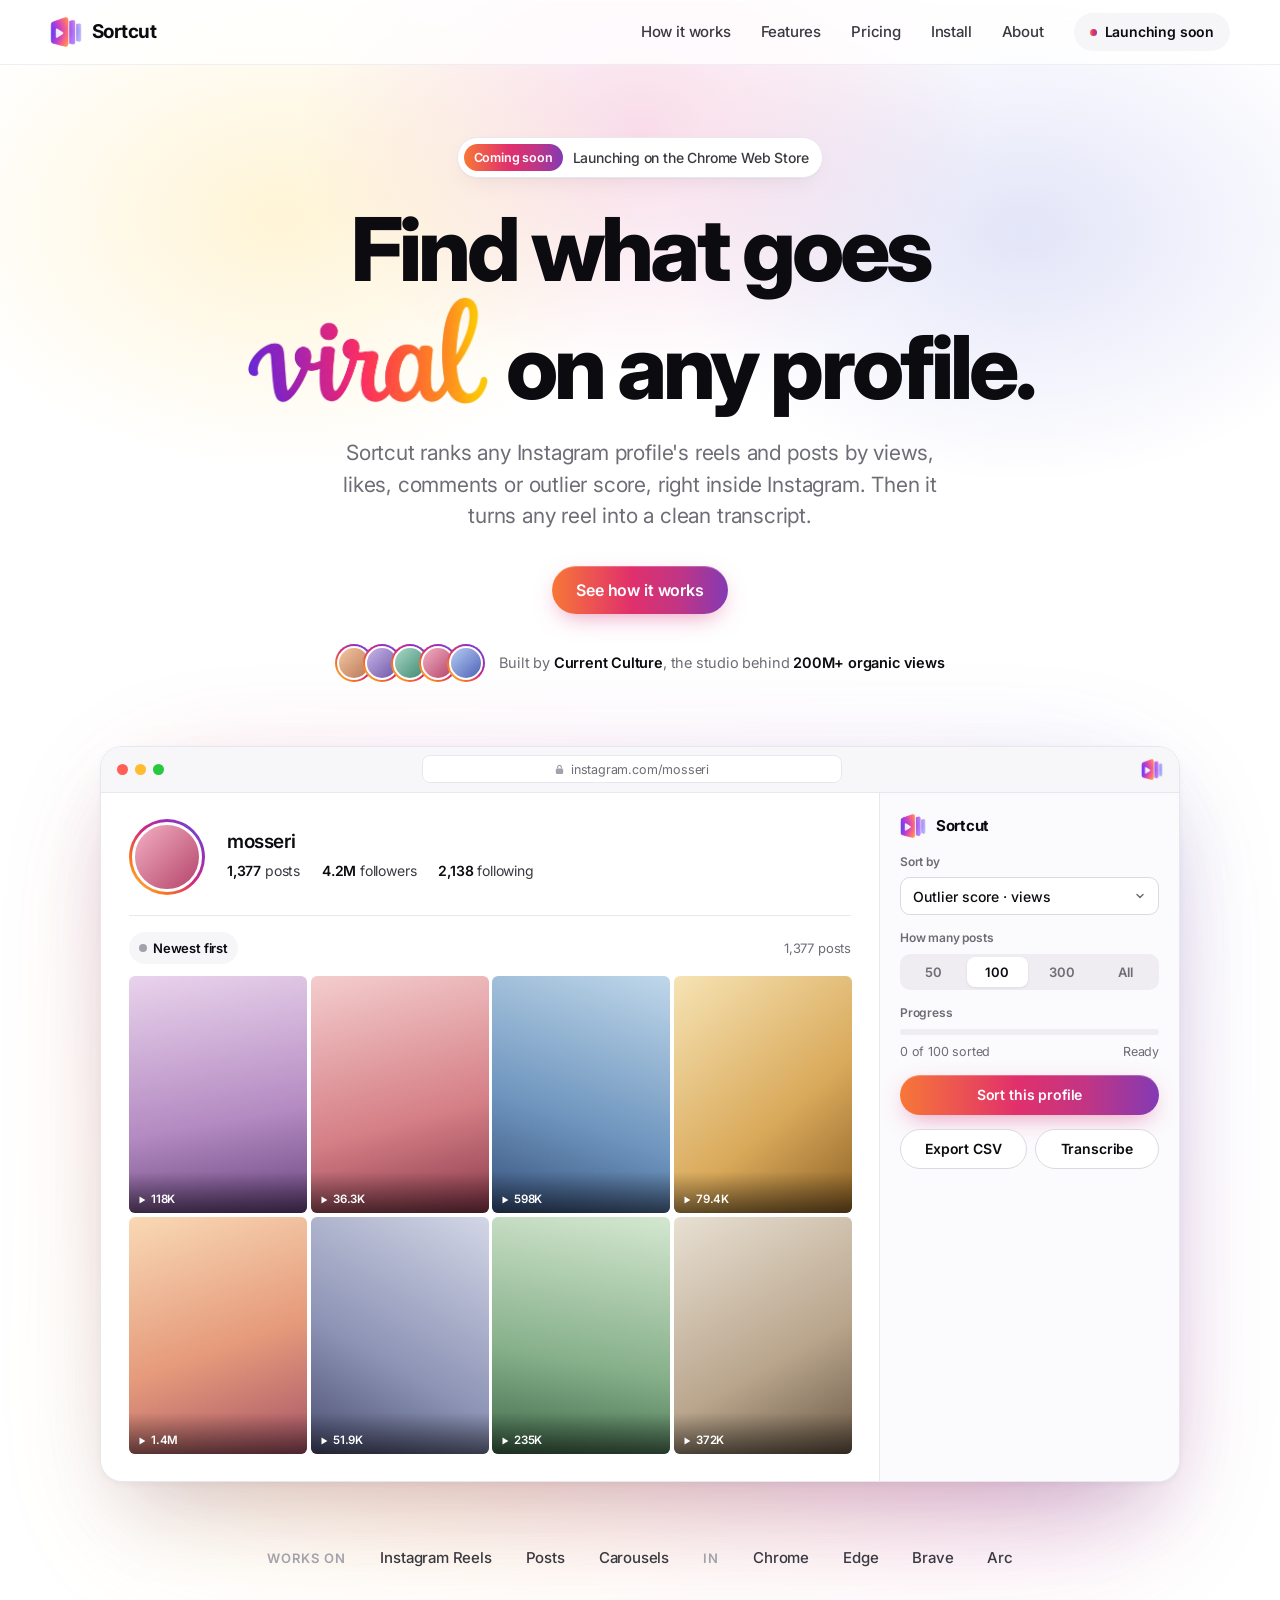
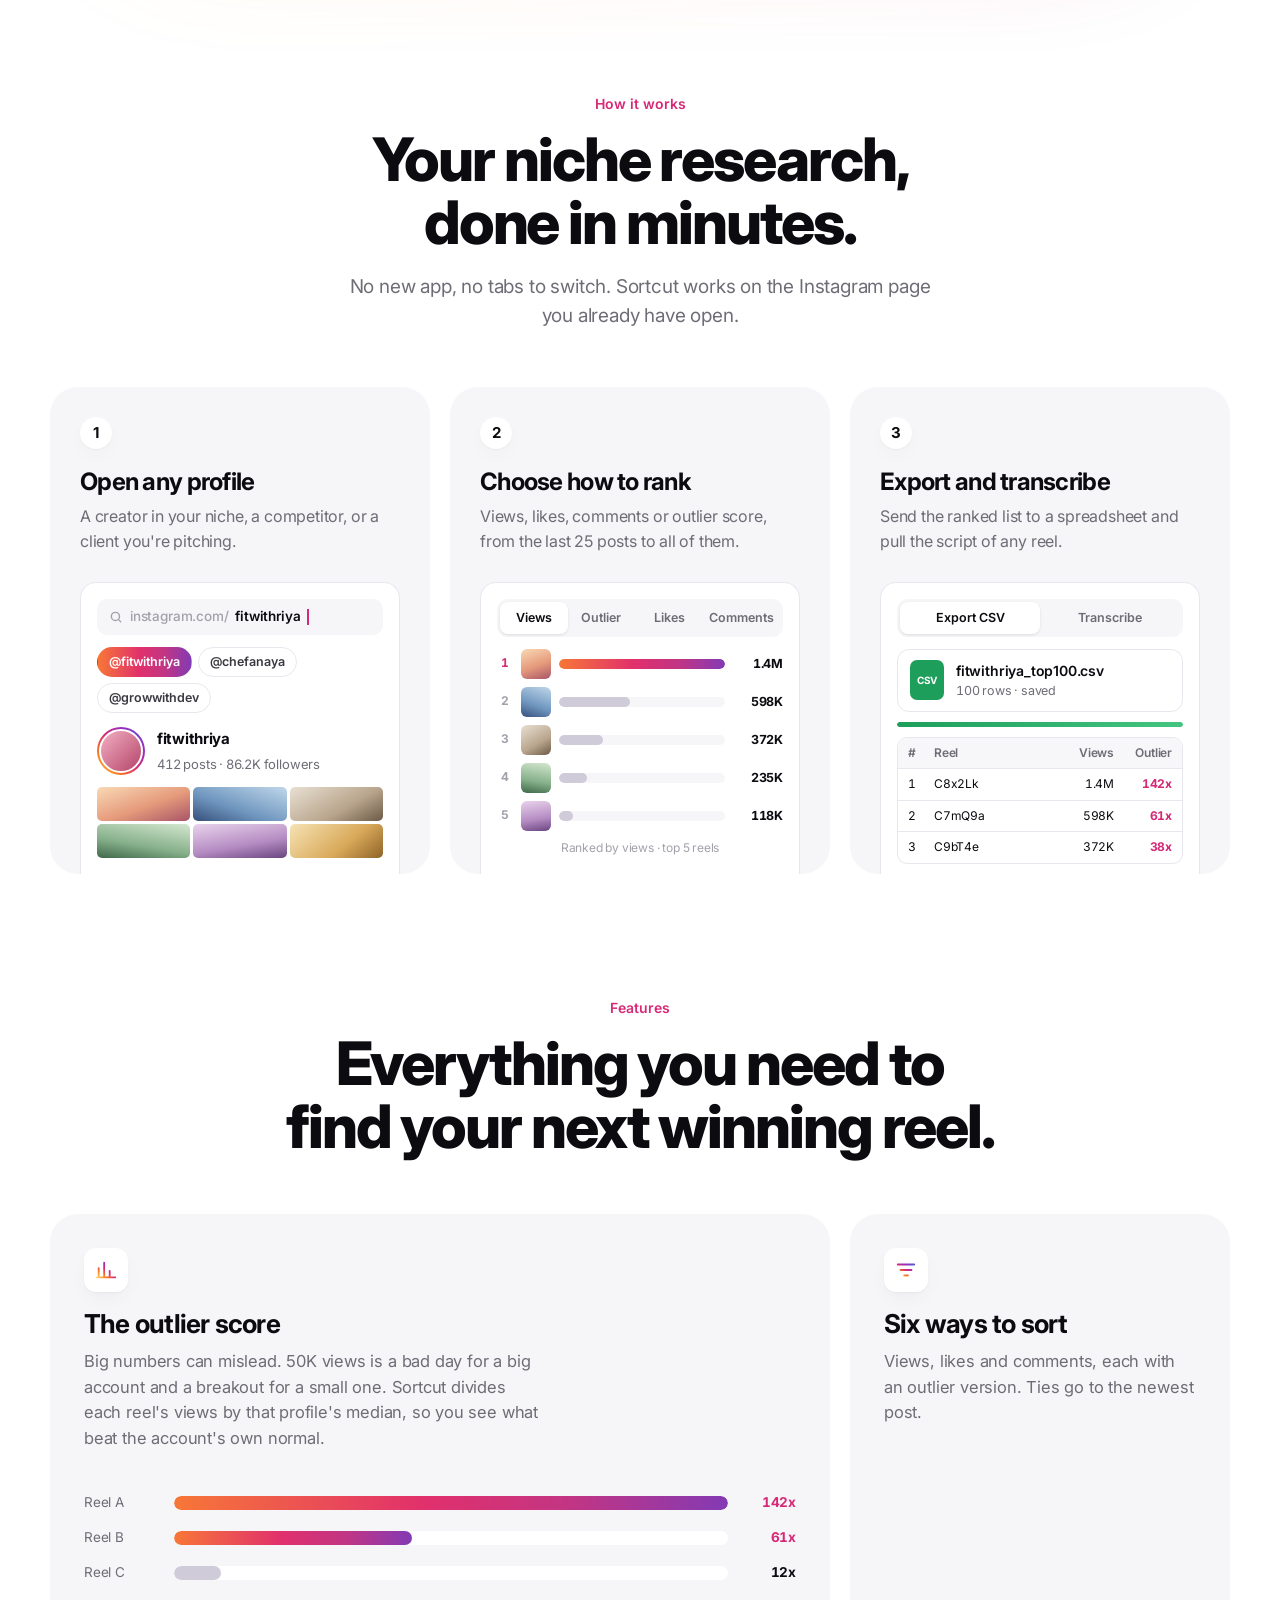
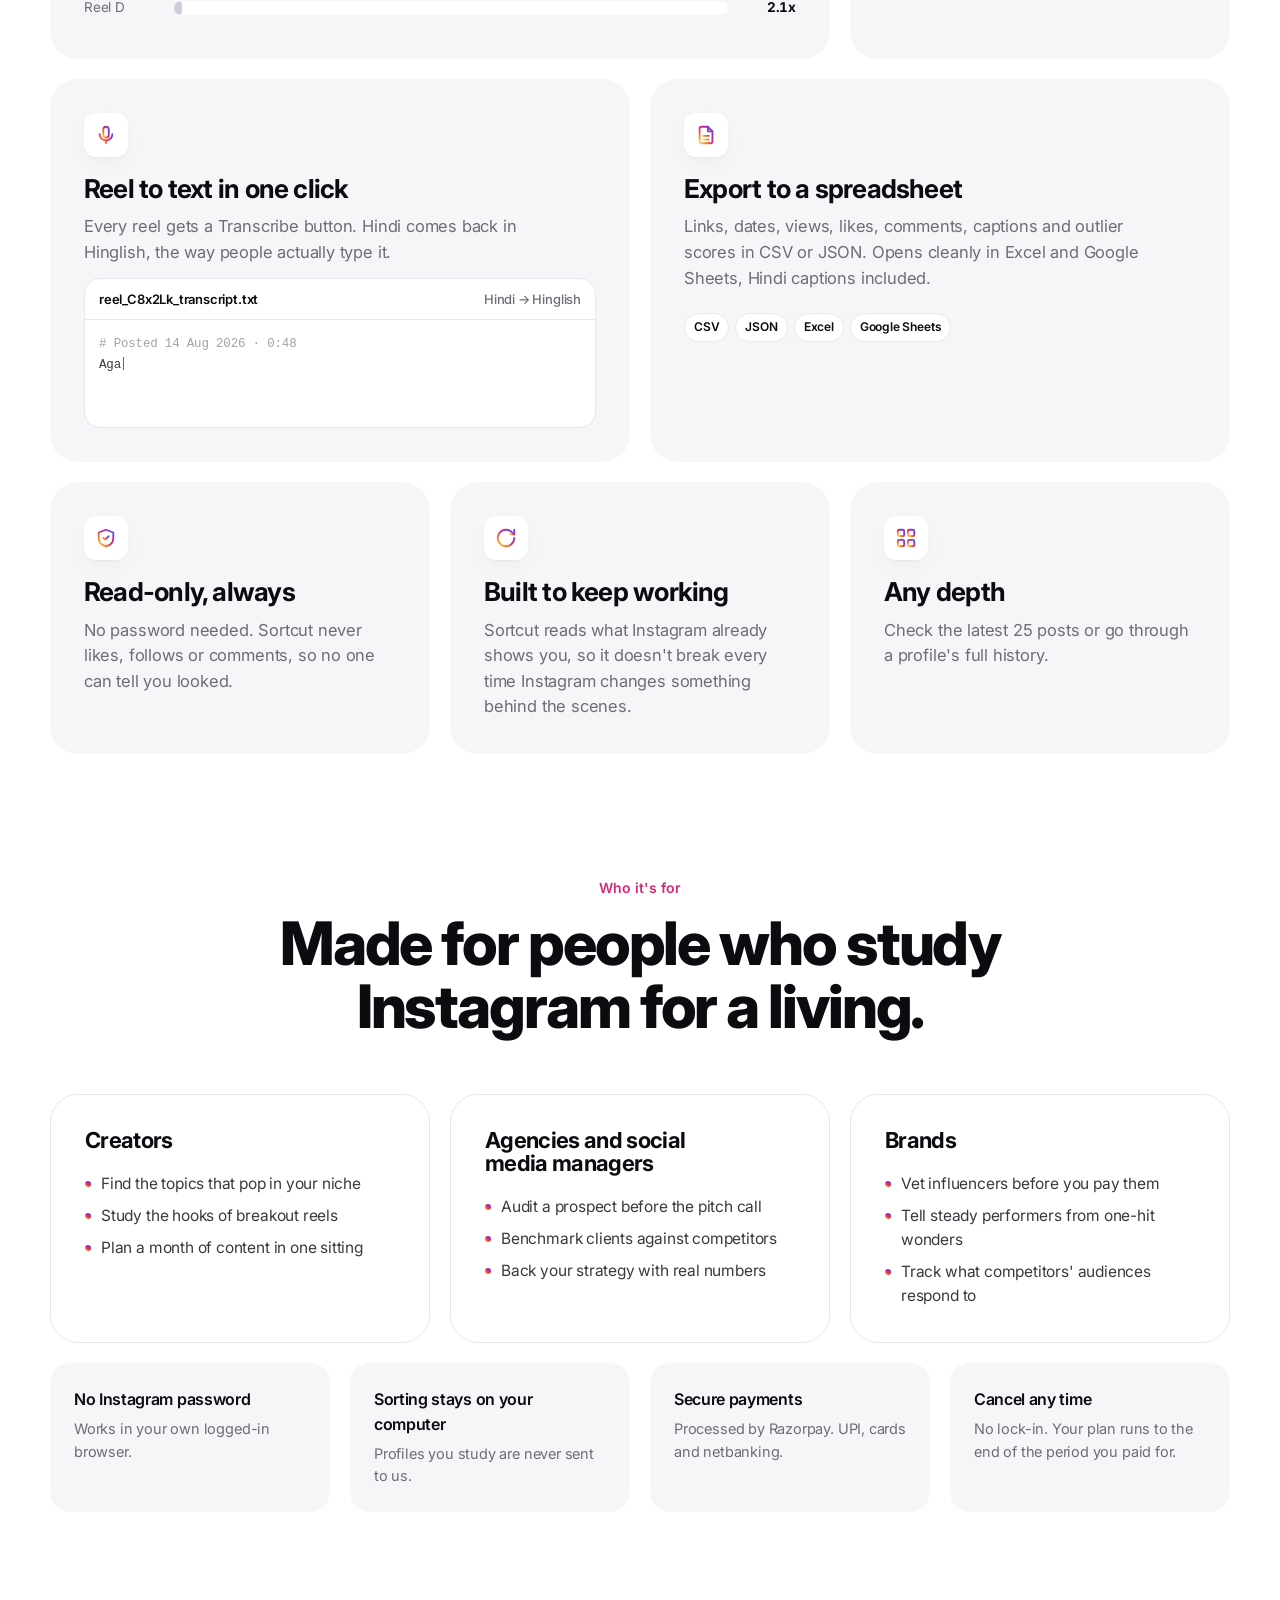
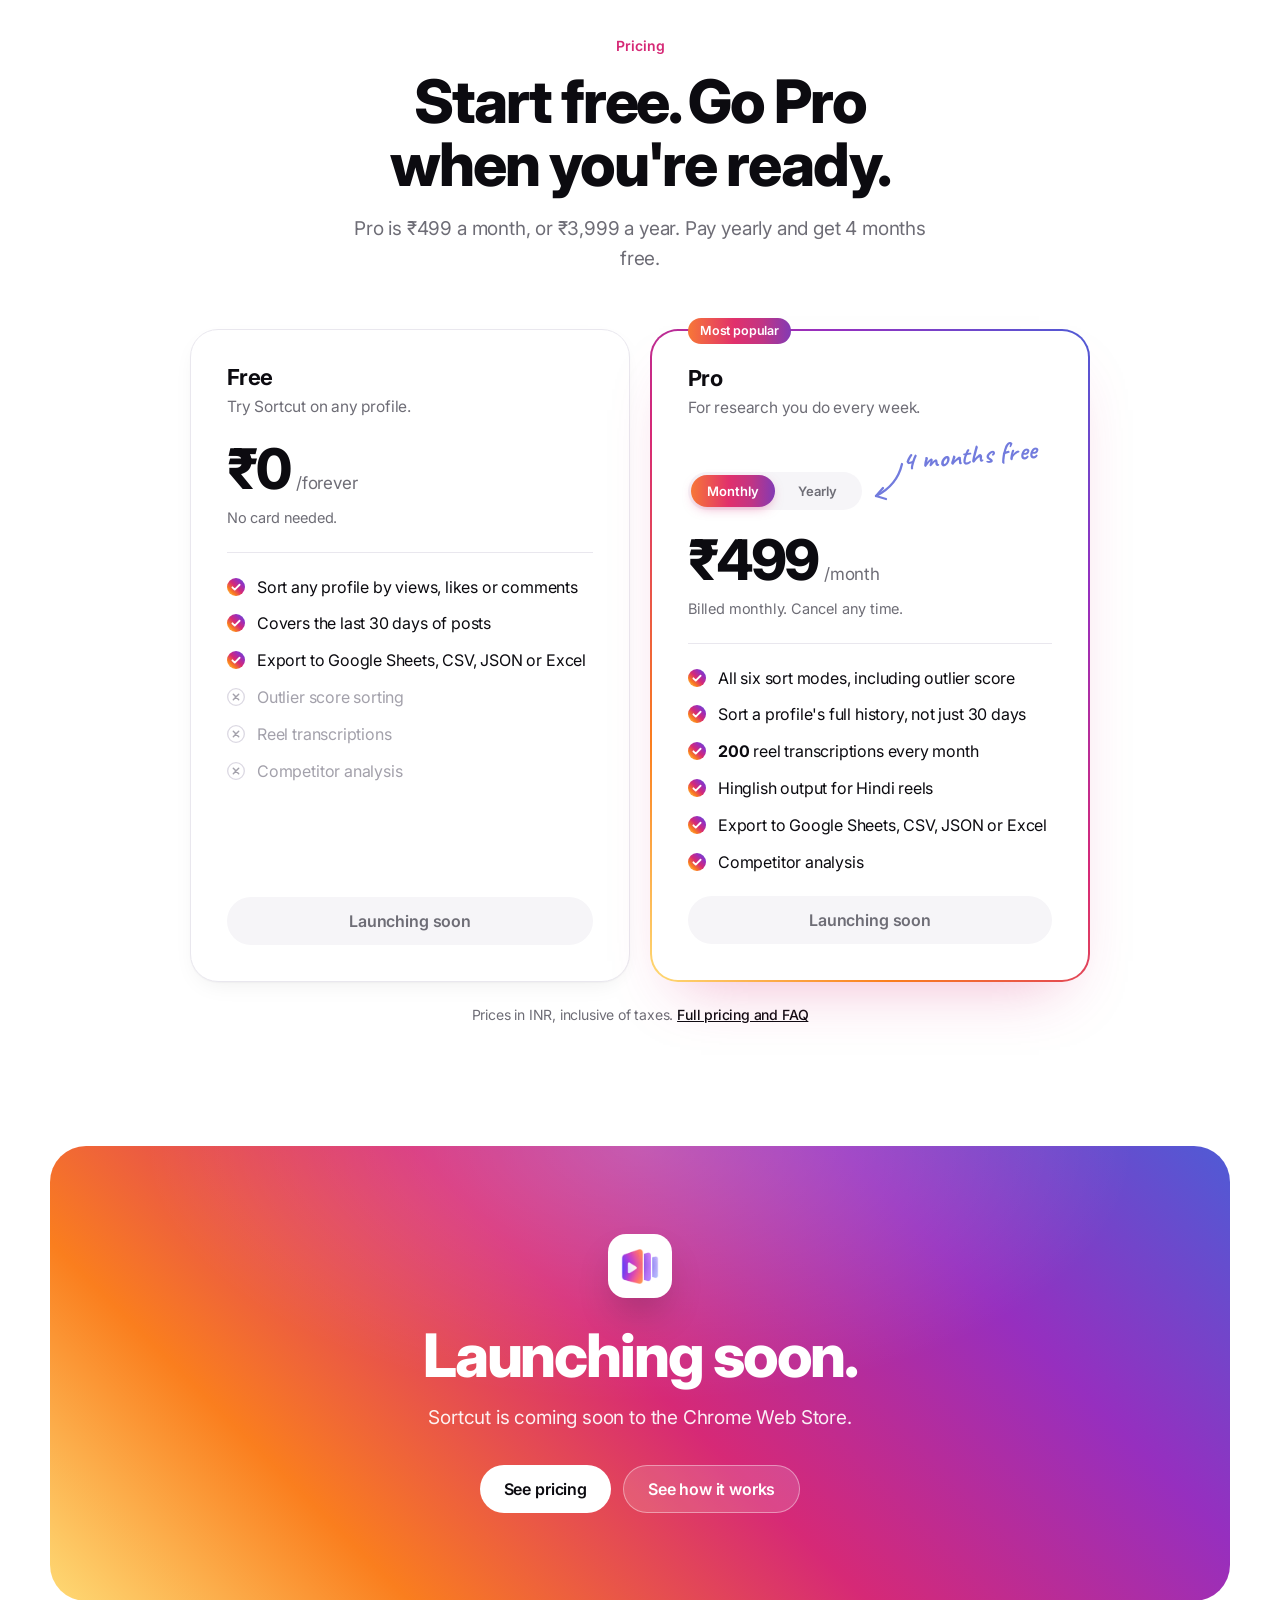
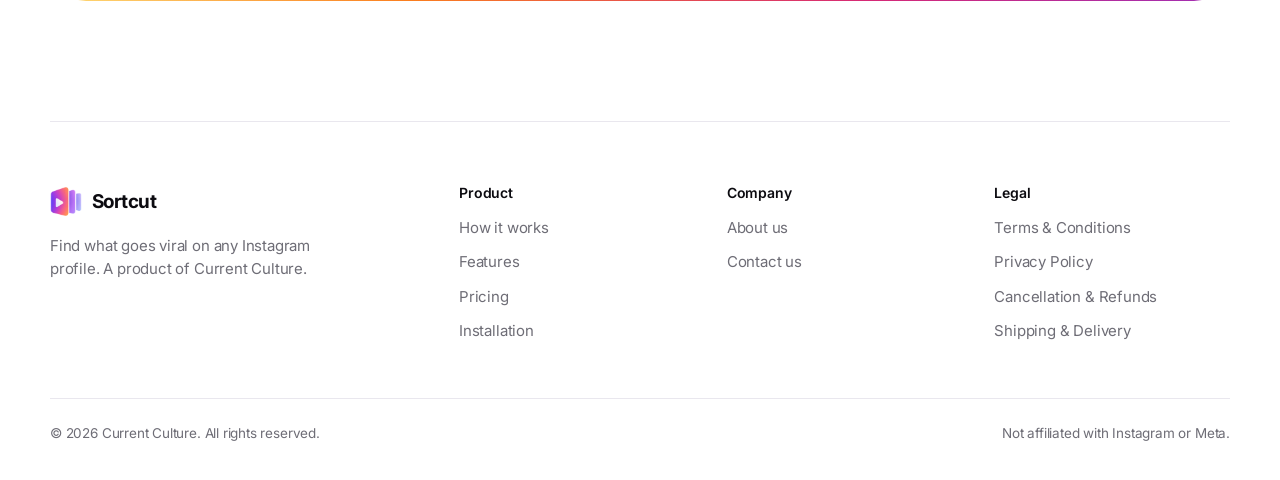
==== commit b311a801: "Logo and favicon updated" ====
--- a/index.html
+++ b/index.html
@@ -9,6 +9,9 @@
 <link rel="preconnect" href="https://fonts.googleapis.com">
 <link rel="preconnect" href="https://fonts.gstatic.com" crossorigin>
 <link rel="stylesheet" href="https://fonts.googleapis.com/css2?family=Inter:wght@400;500;600;700;800&display=swap">
+<link rel="icon" href="favicon.ico" sizes="48x48">
+<link rel="icon" type="image/png" href="img/favicon.png" sizes="192x192">
+<link rel="apple-touch-icon" href="img/apple-touch-icon.png">
 <link rel="stylesheet" href="css/styles.css">
 </head>
 <body>
@@ -24,7 +27,7 @@
 </svg>
 <header class="top">
   <div class="wrap">
-    <a class="brand" href="index.html" aria-label="Sortcut home"><span class="logo"><svg width="18" height="18" viewBox="0 0 20 20" fill="#fff" aria-hidden="true"><rect x="3" y="3" width="3.2" height="14" rx="1.6"/><rect x="8.4" y="6.5" width="3.2" height="10.5" rx="1.6" opacity=".85"/><rect x="13.8" y="10" width="3.2" height="7" rx="1.6" opacity=".7"/></svg></span>Sortcut</a>
+    <a class="brand" href="index.html" aria-label="Sortcut home"><img class="logo" src="img/logo.png" alt="" width="32" height="32">Sortcut</a>
     <nav class="nav" aria-label="Main">
       <a class="hide-sm" href="index.html#how">How it works</a>
       <a class="hide-sm" href="index.html#features">Features</a>
@@ -55,7 +58,7 @@
           <div class="dots"><i></i><i></i><i></i></div>
           <div class="url"><svg width="11" height="11" viewBox="0 0 12 12" aria-hidden="true"><rect x="2" y="5" width="8" height="6" rx="1.5" fill="#A3A1AB"/><path d="M4 5V3.6a2 2 0 014 0V5" fill="none" stroke="#A3A1AB" stroke-width="1.3"/></svg>instagram.com/mosseri</div>
           <button type="button" class="dlbtn" id="dl-btn" aria-label="Downloads" tabindex="-1"><svg width="16" height="16" viewBox="0 0 24 24" fill="none" stroke="currentColor" stroke-width="2.2" stroke-linecap="round" stroke-linejoin="round" aria-hidden="true"><path d="M12 4v11M6 10l6 6 6-6M4 20h16"/></svg><i class="dlbadge" id="dl-badge">0</i></button>
-          <span class="ext"><svg width="14" height="14" viewBox="0 0 20 20" fill="#fff" aria-hidden="true"><rect x="3" y="3" width="3.2" height="14" rx="1.6"/><rect x="8.4" y="6.5" width="3.2" height="10.5" rx="1.6" opacity=".85"/><rect x="13.8" y="10" width="3.2" height="7" rx="1.6" opacity=".7"/></svg></span>
+          <img class="ext" src="img/logo.png" alt="" width="22" height="22">
         </div>
         <div class="dlpop" id="dl-pop" aria-live="polite"><span class="ficon" id="dl-ico">CSV</span><span class="dlm"><span class="dln" id="dl-name">mosseri_top100.csv</span><span class="dls" id="dl-stat">Downloading…</span><span class="pbar"><i id="dl-bar"></i></span></span></div>
         <div class="cur" id="cur" aria-hidden="true"><svg viewBox="0 0 24 24" width="24" height="24"><path d="M5.5 3.2l13 9.3-6.2 1 3.4 6.4-2.6 1.4-3.4-6.5-4.2 4.6z" fill="#fff" stroke="#111" stroke-width="1.4" stroke-linejoin="round"/></svg></div>
@@ -84,7 +87,7 @@
             </div>
           </div>
           <aside class="panel">
-            <div class="panel-h"><span class="logo"><svg width="15" height="15" viewBox="0 0 20 20" fill="#fff" aria-hidden="true"><rect x="3" y="3" width="3.2" height="14" rx="1.6"/><rect x="8.4" y="6.5" width="3.2" height="10.5" rx="1.6" opacity=".85"/><rect x="13.8" y="10" width="3.2" height="7" rx="1.6" opacity=".7"/></svg></span>Sortcut</div>
+            <div class="panel-h"><img class="logo" src="img/logo.png" alt="" width="26" height="26">Sortcut</div>
             <div class="field dd" id="dd"><span class="flabel" id="dd-l">Sort by</span>
               <button type="button" class="select" id="dd-btn" aria-haspopup="listbox" aria-expanded="false" aria-labelledby="dd-l dd-label"><span id="dd-label">Outlier score · views</span><svg class="chev" width="12" height="12" viewBox="0 0 12 12" aria-hidden="true"><path d="M3 4.5l3 3 3-3" fill="none" stroke="#6E6D76" stroke-width="1.5" stroke-linecap="round"/></svg></button>
               <div class="dd-menu" id="dd-menu" role="listbox" aria-label="Sort by">
@@ -318,7 +321,7 @@
   </section>
 
   <section class="final">
-    <span class="logo" style="display:grid"><svg width="34" height="34" viewBox="0 0 20 20" fill="#D62976" aria-hidden="true"><rect x="3" y="3" width="3.2" height="14" rx="1.6"/><rect x="8.4" y="6.5" width="3.2" height="10.5" rx="1.6" opacity=".85"/><rect x="13.8" y="10" width="3.2" height="7" rx="1.6" opacity=".7"/></svg></span>
+    <span class="logo" style="display:grid"><img src="img/logo.png" alt="" width="38" height="38"></span>
     <h2>Launching soon.</h2>
     <p>Sortcut is coming soon to the Chrome Web Store.</p>
     <div class="ctas"><a class="btn btn-white" href="pricing.html">See pricing</a><a class="btn btn-line" href="index.html#how">See how it works</a></div>
@@ -329,7 +332,7 @@
 <footer class="wrap">
   <div class="foot">
     <div>
-      <a class="brand" href="index.html"><span class="logo"><svg width="18" height="18" viewBox="0 0 20 20" fill="#fff" aria-hidden="true"><rect x="3" y="3" width="3.2" height="14" rx="1.6"/><rect x="8.4" y="6.5" width="3.2" height="10.5" rx="1.6" opacity=".85"/><rect x="13.8" y="10" width="3.2" height="7" rx="1.6" opacity=".7"/></svg></span>Sortcut</a>
+      <a class="brand" href="index.html"><img class="logo" src="img/logo.png" alt="" width="32" height="32">Sortcut</a>
       <p class="about">Find what goes viral on any Instagram profile. A product of Current Culture.</p>
     </div>
     <div><h4>Product</h4><ul><li><a href="index.html#how">How it works</a></li><li><a href="index.html#features">Features</a></li><li><a href="pricing.html">Pricing</a></li><li><a href="install.html">Installation</a></li></ul></div>
--- a/css/styles.css
+++ b/css/styles.css
@@ -44,8 +44,7 @@
 .top{position:sticky;top:env(safe-area-inset-top,0px);z-index:50;margin-inline:-20px;padding:0 20px;background:rgba(255,255,255,.78);-webkit-backdrop-filter:saturate(180%) blur(20px);backdrop-filter:saturate(180%) blur(20px);border-bottom:1px solid rgba(233,231,238,.7)}
 .top .wrap{height:64px;display:flex;align-items:center;justify-content:space-between;gap:16px}
 .brand{display:flex;align-items:center;gap:10px;text-decoration:none;font-size:19px;font-weight:700;letter-spacing:-.03em}
-.logo{width:32px;height:32px;border-radius:9px;background:var(--ig);display:grid;place-items:center;box-shadow:0 4px 12px -4px rgba(214,41,118,.5)}
-.logo svg{display:block}
+.logo{width:32px;height:32px;flex:none;display:block;object-fit:contain}
 .nav{display:flex;align-items:center;gap:30px;font-size:15px;font-weight:500}
 .nav a{text-decoration:none;color:var(--ink-2)}
 .nav a:hover,.nav a[aria-current="page"]{color:var(--ink)}
@@ -99,7 +98,7 @@
 .dots i{width:11px;height:11px;border-radius:50%;background:#E0DDE5}
 .dots i:nth-child(1){background:#FF5F57}.dots i:nth-child(2){background:#FEBC2E}.dots i:nth-child(3){background:#28C840}
 .url{flex:1;max-width:420px;margin-inline:auto;height:28px;border-radius:8px;background:#fff;border:1px solid var(--line);display:flex;align-items:center;justify-content:center;gap:6px;font-size:12.5px;color:var(--gray)}
-.ext{width:26px;height:26px;border-radius:7px;background:var(--ig);display:grid;place-items:center}
+.ext{width:22px;height:22px;display:block;object-fit:contain}
 .app{display:grid;grid-template-columns:1fr 300px;min-height:520px}
 .profile{padding:26px 28px 28px;min-width:0}
 .ph{display:flex;align-items:center;gap:22px;padding-bottom:20px;border-bottom:1px solid var(--line)}
@@ -126,7 +125,7 @@
 .p8{background:linear-gradient(165deg,#F4CDCD 0%,#D57F86 60%,#8B3A4C 100%)}
 .panel{border-left:1px solid var(--line);background:#FBFAFC;padding:20px;display:flex;flex-direction:column;gap:14px}
 .panel-h{display:flex;align-items:center;gap:10px;font-weight:700;font-size:15px;letter-spacing:-.02em}
-.panel-h .logo{width:26px;height:26px;border-radius:7px}
+.panel-h .logo{width:26px;height:26px}
 .field label{display:block;font-size:12px;font-weight:600;color:var(--gray);margin-bottom:6px}
 .select{display:flex;justify-content:space-between;align-items:center;height:38px;padding:0 12px;border-radius:10px;background:#fff;border:1px solid var(--line-2);font-size:14px;font-weight:500}
 .seg{display:grid;grid-template-columns:repeat(4,1fr);gap:4px;padding:3px;border-radius:10px;background:#EFEDF2}
@@ -433,7 +432,8 @@
 .final{position:relative;margin-top:120px;border-radius:36px;padding:88px 32px;text-align:center;color:#fff;overflow:hidden;background:var(--ig)}
 .final::after{content:"";position:absolute;inset:0;background:radial-gradient(60% 80% at 50% 0%,rgba(255,255,255,.22),transparent 70%);pointer-events:none}
 .final > *{position:relative;z-index:1}
-.final .logo{width:64px;height:64px;border-radius:18px;margin:0 auto;background:#fff;box-shadow:0 20px 40px -12px rgba(0,0,0,.3)}
+.final .logo{width:64px;height:64px;border-radius:18px;margin:0 auto;background:#fff;box-shadow:0 20px 40px -12px rgba(0,0,0,.3);place-items:center}
+.final .logo img{width:38px;height:38px;object-fit:contain}
 .final h2{font-size:clamp(36px,5.4vw,60px);font-weight:800;margin-top:26px}
 .final p{margin:16px auto 0;max-width:520px;font-size:19px;opacity:.92}
 .final .ctas{display:flex;flex-wrap:wrap;gap:12px;justify-content:center;margin-top:32px}
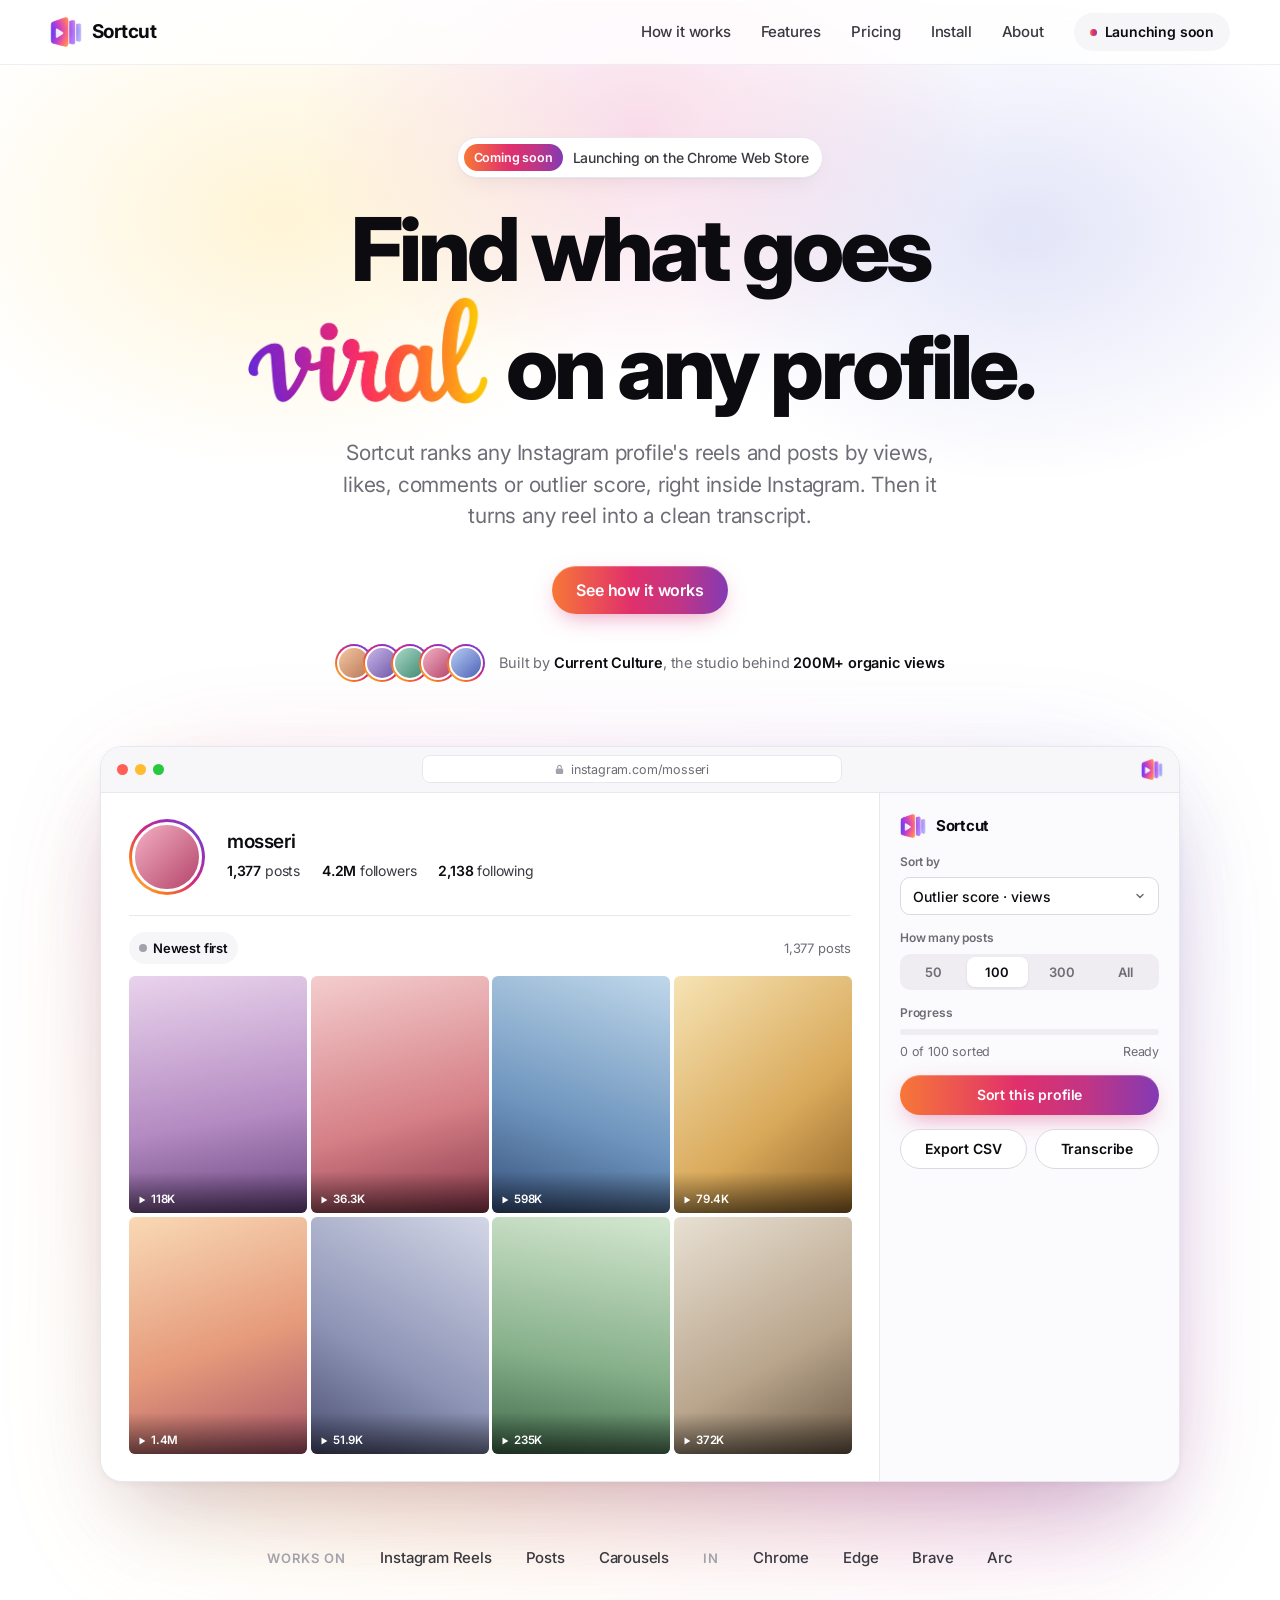
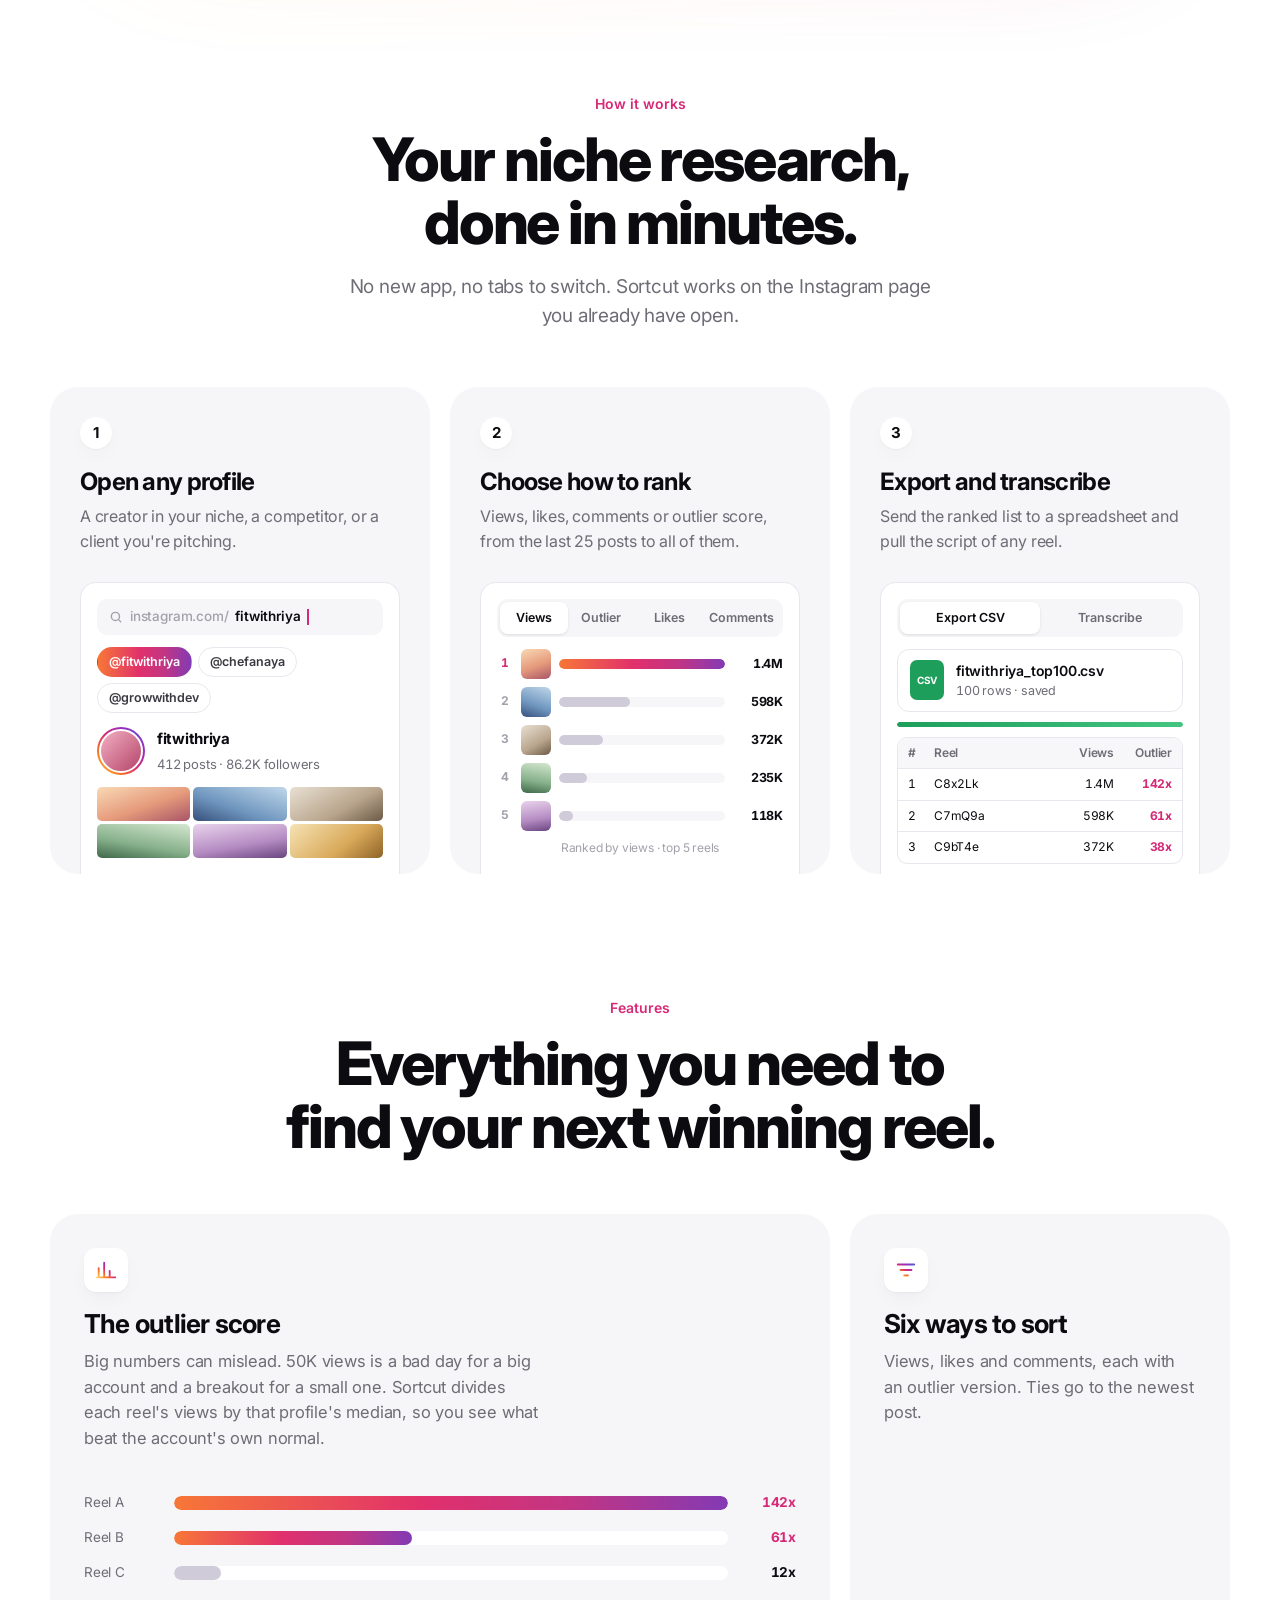
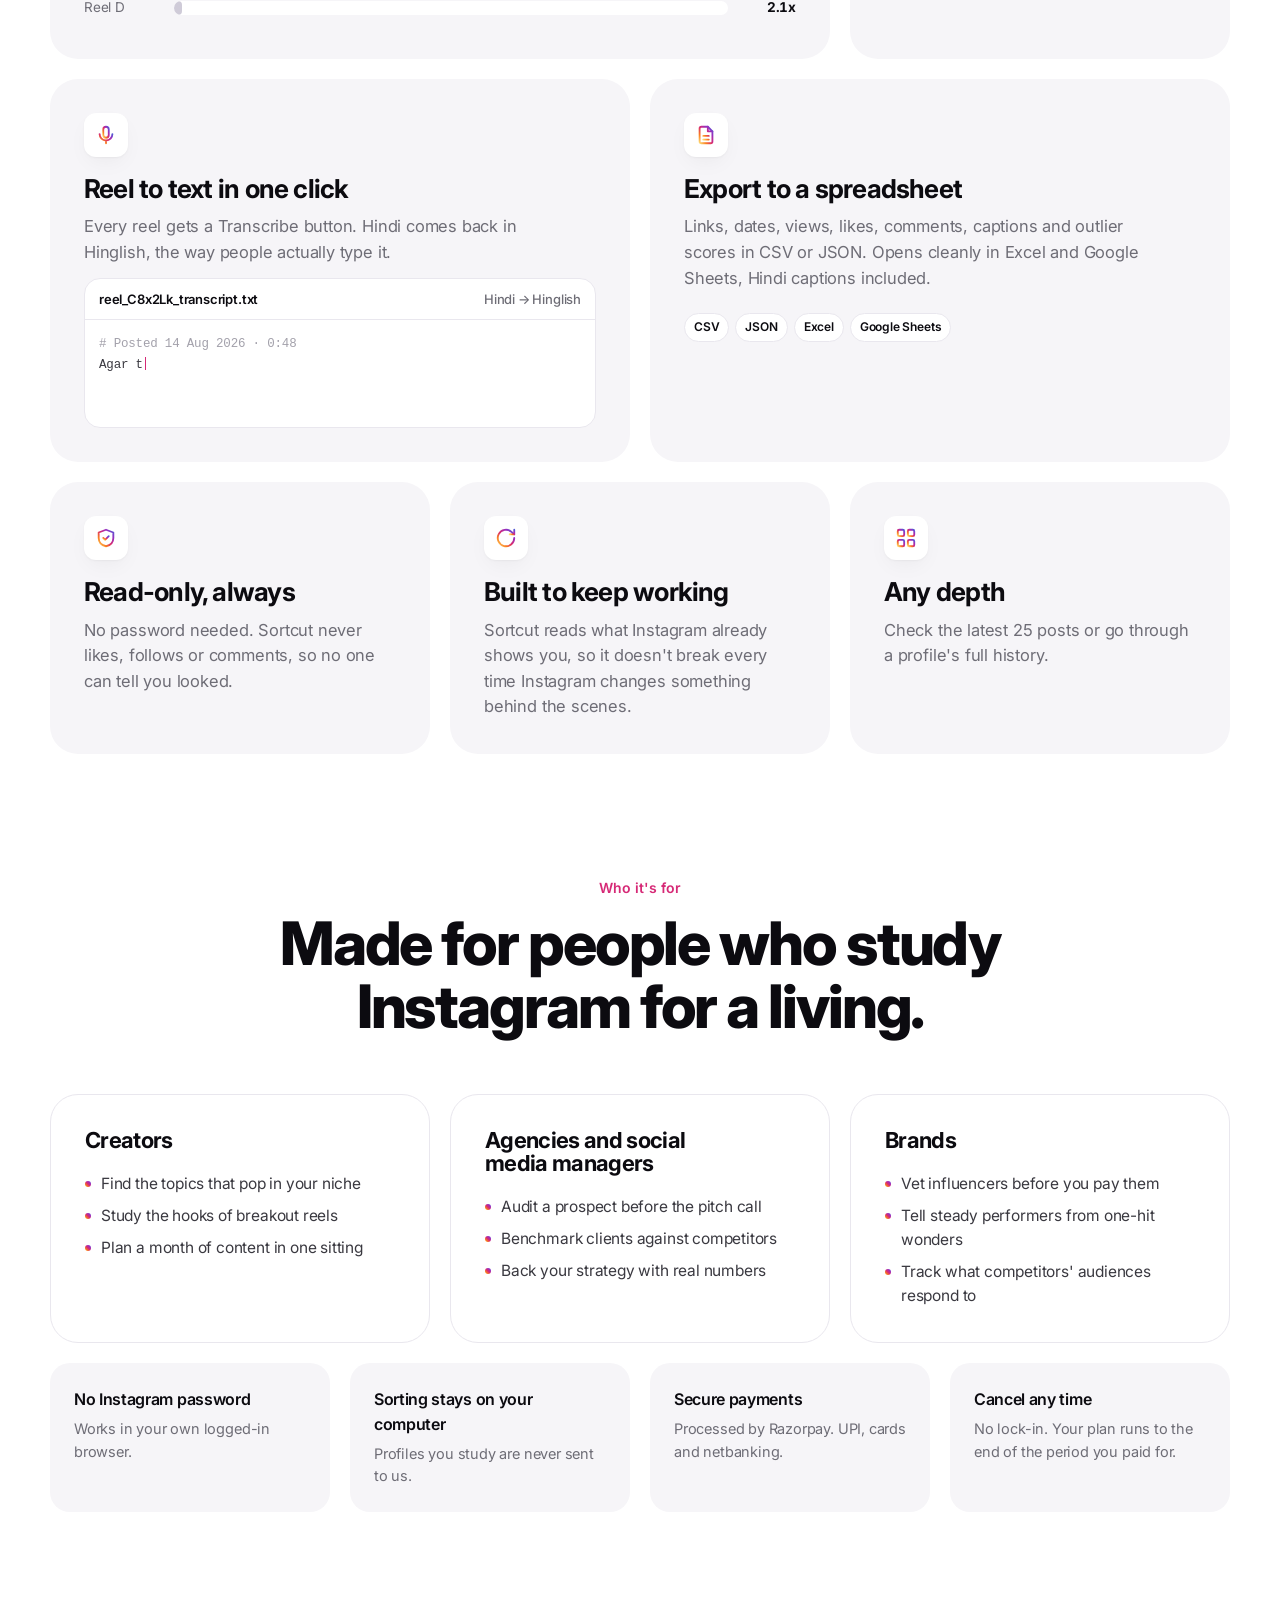
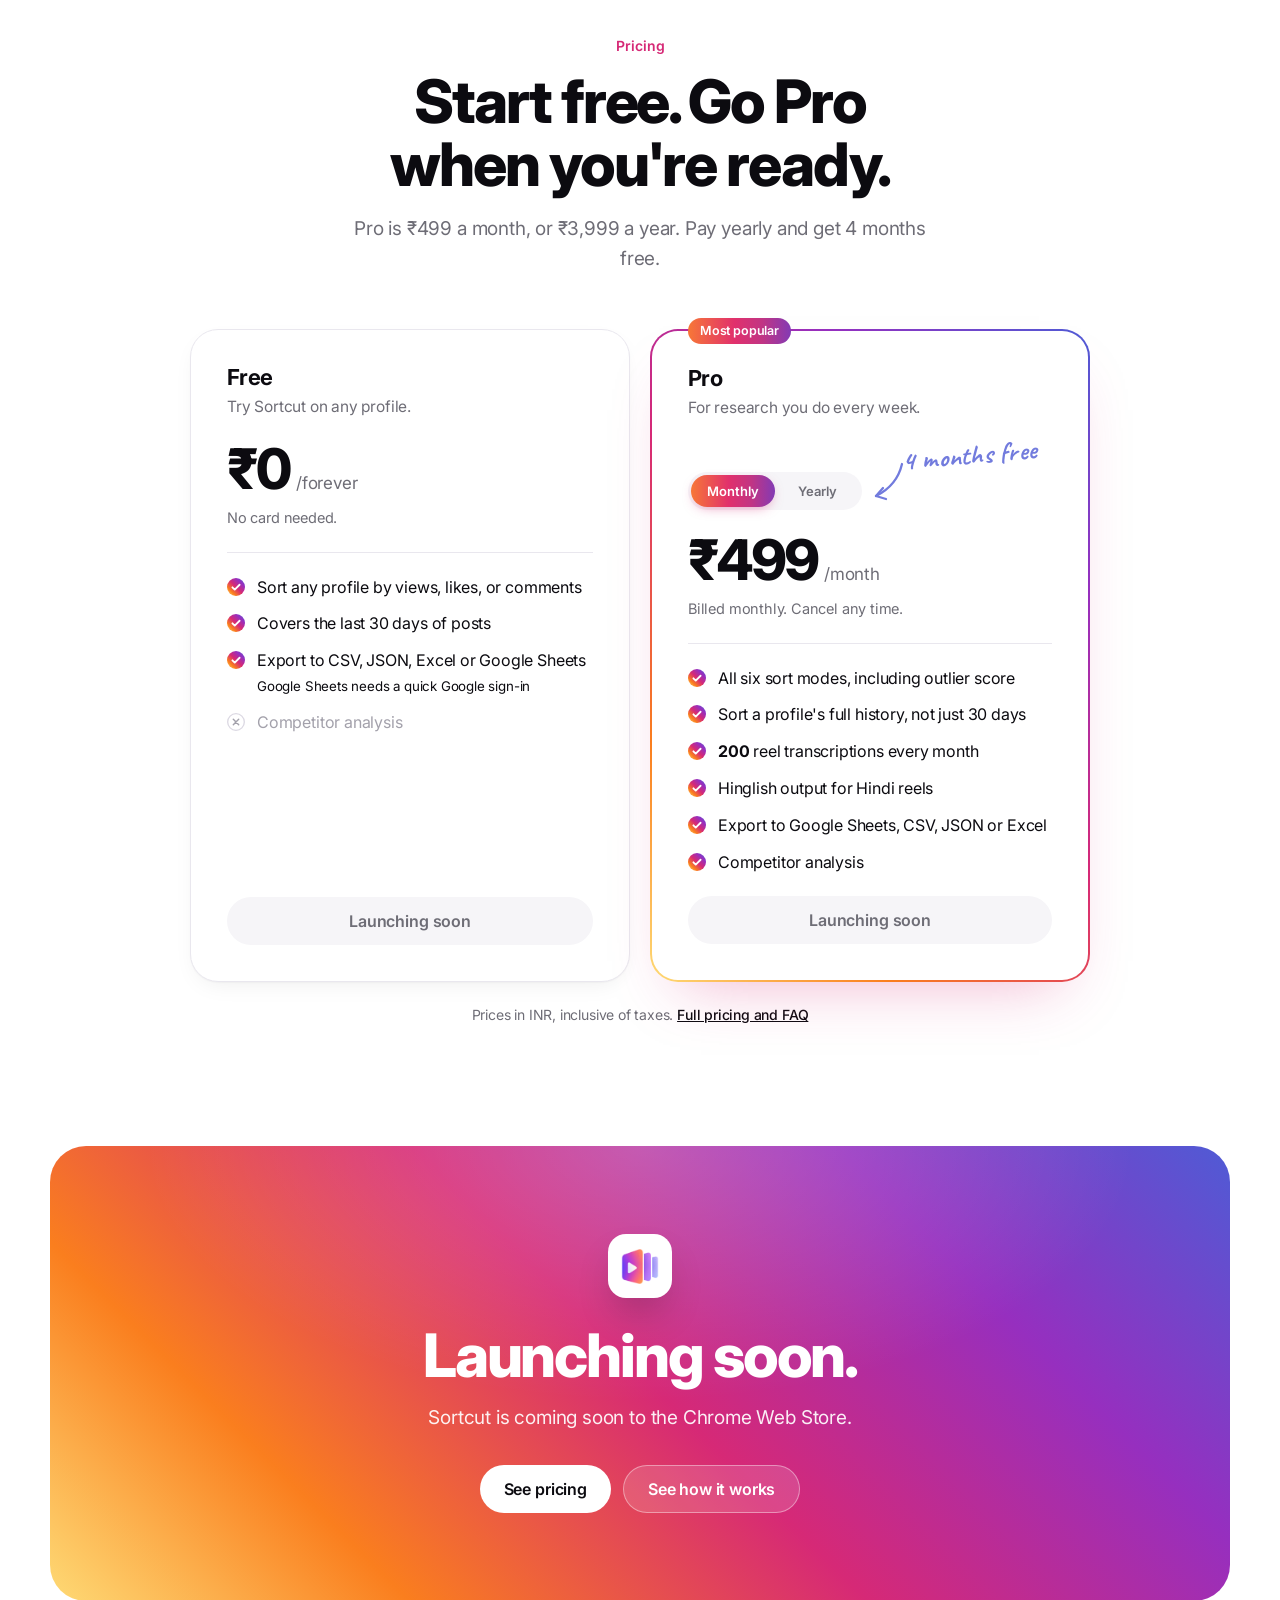
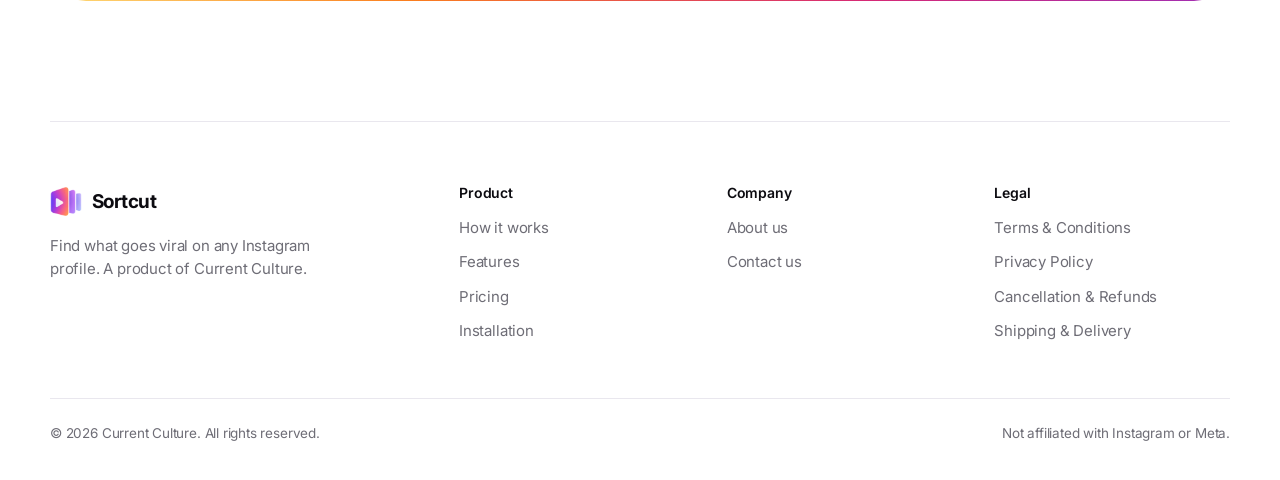
==== commit 864ebd12: "Fix Free plan features and cancellation wording - Free card (index, pricing): drop Outlier score sor" ====
--- a/index.html
+++ b/index.html
@@ -278,11 +278,9 @@
     <div class="price"><strong>₹0</strong><span>/forever</span></div>
     <p class="pnote">No card needed.</p>
     <ul>
-      <li><svg class="ic" width="18" height="18" viewBox="0 0 20 20" aria-hidden="true"><circle cx="10" cy="10" r="10" fill="url(#igg)"/><path d="M6 10.3l2.6 2.6L14 7.5" fill="none" stroke="#fff" stroke-width="2" stroke-linecap="round" stroke-linejoin="round"/></svg>Sort any profile by views, likes or comments</li>
+      <li><svg class="ic" width="18" height="18" viewBox="0 0 20 20" aria-hidden="true"><circle cx="10" cy="10" r="10" fill="url(#igg)"/><path d="M6 10.3l2.6 2.6L14 7.5" fill="none" stroke="#fff" stroke-width="2" stroke-linecap="round" stroke-linejoin="round"/></svg>Sort any profile by views, likes, or comments</li>
       <li><svg class="ic" width="18" height="18" viewBox="0 0 20 20" aria-hidden="true"><circle cx="10" cy="10" r="10" fill="url(#igg)"/><path d="M6 10.3l2.6 2.6L14 7.5" fill="none" stroke="#fff" stroke-width="2" stroke-linecap="round" stroke-linejoin="round"/></svg>Covers the last 30 days of posts</li>
-      <li><svg class="ic" width="18" height="18" viewBox="0 0 20 20" aria-hidden="true"><circle cx="10" cy="10" r="10" fill="url(#igg)"/><path d="M6 10.3l2.6 2.6L14 7.5" fill="none" stroke="#fff" stroke-width="2" stroke-linecap="round" stroke-linejoin="round"/></svg>Export to Google Sheets, CSV, JSON or Excel</li>
-      <li class="no"><svg class="ic" width="18" height="18" viewBox="0 0 20 20" aria-hidden="true"><circle cx="10" cy="10" r="9.25" fill="none" stroke="#DCD9E3" stroke-width="1.5"/><path d="M7 7l6 6M13 7l-6 6" stroke="#A3A1AB" stroke-width="1.6" stroke-linecap="round"/></svg>Outlier score sorting</li>
-      <li class="no"><svg class="ic" width="18" height="18" viewBox="0 0 20 20" aria-hidden="true"><circle cx="10" cy="10" r="9.25" fill="none" stroke="#DCD9E3" stroke-width="1.5"/><path d="M7 7l6 6M13 7l-6 6" stroke="#A3A1AB" stroke-width="1.6" stroke-linecap="round"/></svg>Reel transcriptions</li>
+      <li><svg class="ic" width="18" height="18" viewBox="0 0 20 20" aria-hidden="true"><circle cx="10" cy="10" r="10" fill="url(#igg)"/><path d="M6 10.3l2.6 2.6L14 7.5" fill="none" stroke="#fff" stroke-width="2" stroke-linecap="round" stroke-linejoin="round"/></svg><span>Export to CSV, JSON, Excel or Google Sheets<br><small>Google Sheets needs a quick Google sign-in</small></span></li>
       <li class="no"><svg class="ic" width="18" height="18" viewBox="0 0 20 20" aria-hidden="true"><circle cx="10" cy="10" r="9.25" fill="none" stroke="#DCD9E3" stroke-width="1.5"/><path d="M7 7l6 6M13 7l-6 6" stroke="#A3A1AB" stroke-width="1.6" stroke-linecap="round"/></svg>Competitor analysis</li>
     </ul>
     <span class="btn btn-soft btn-soon">Launching soon</span>
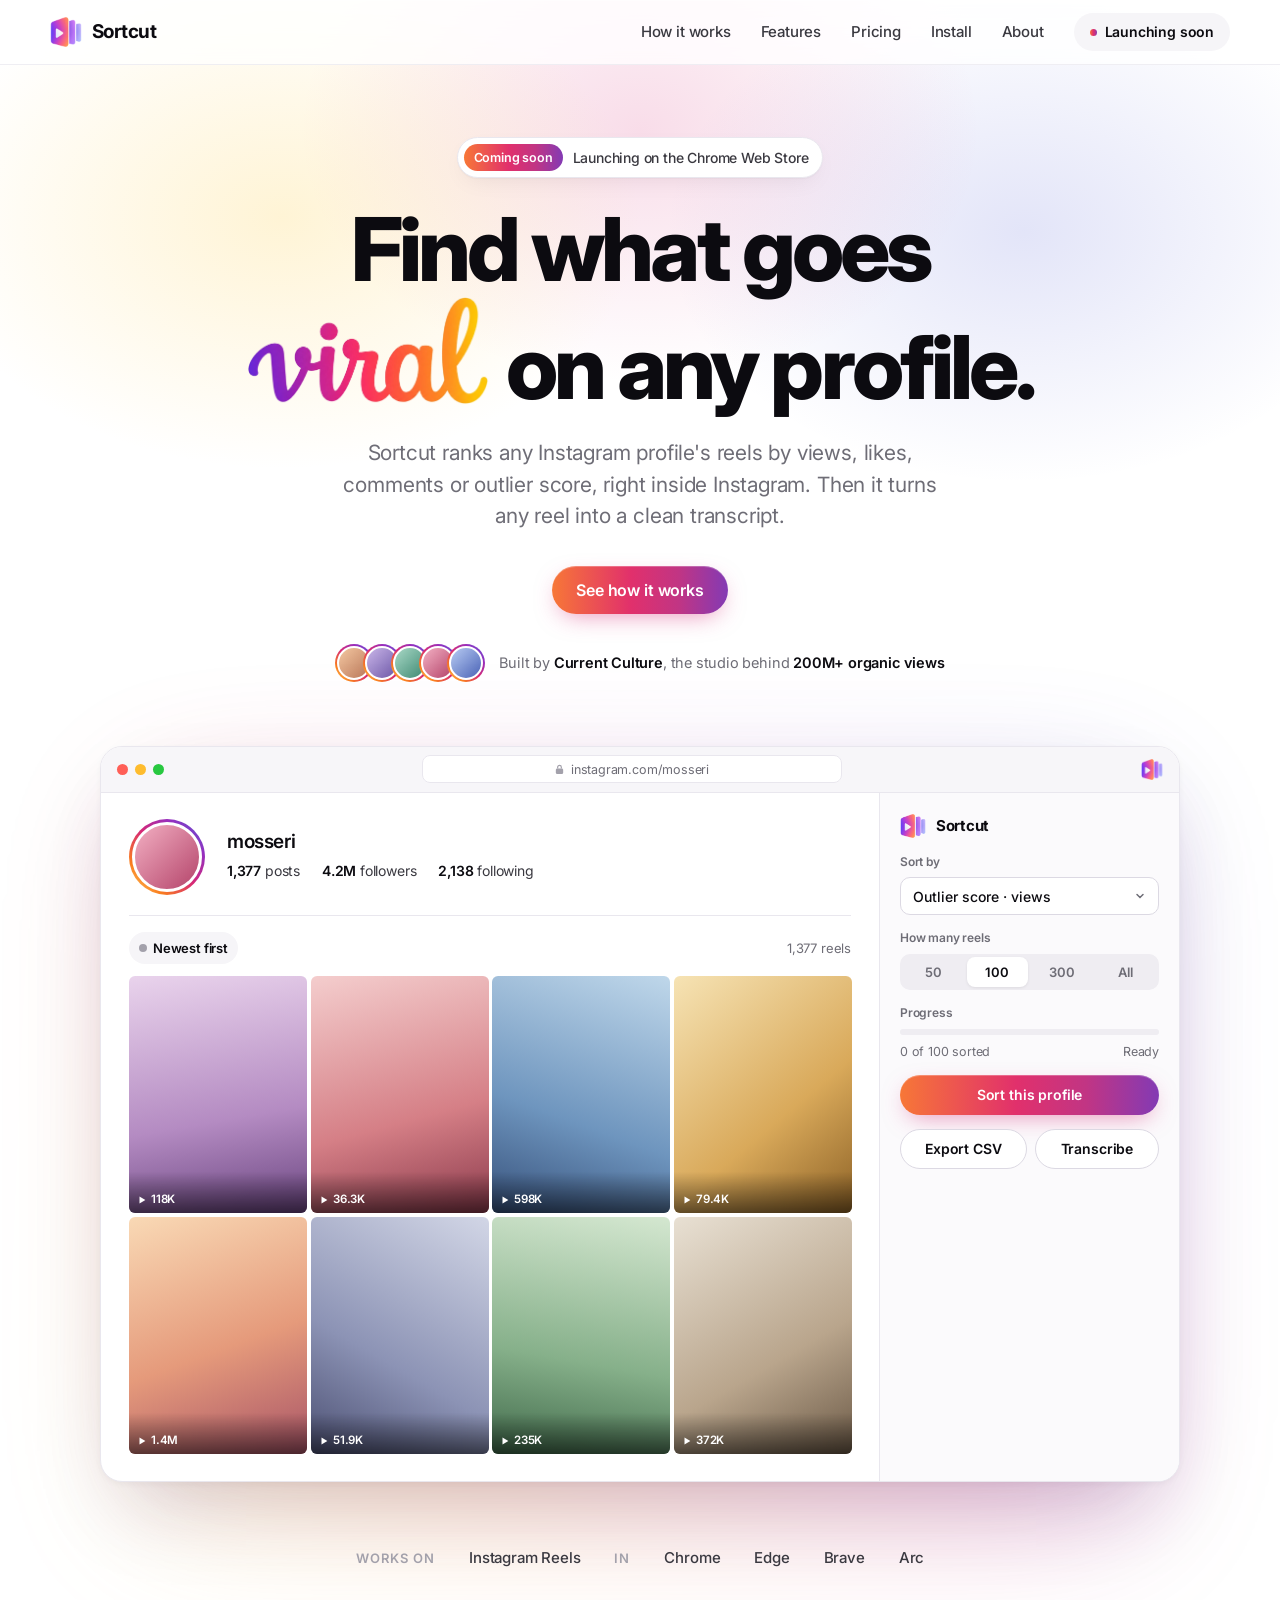
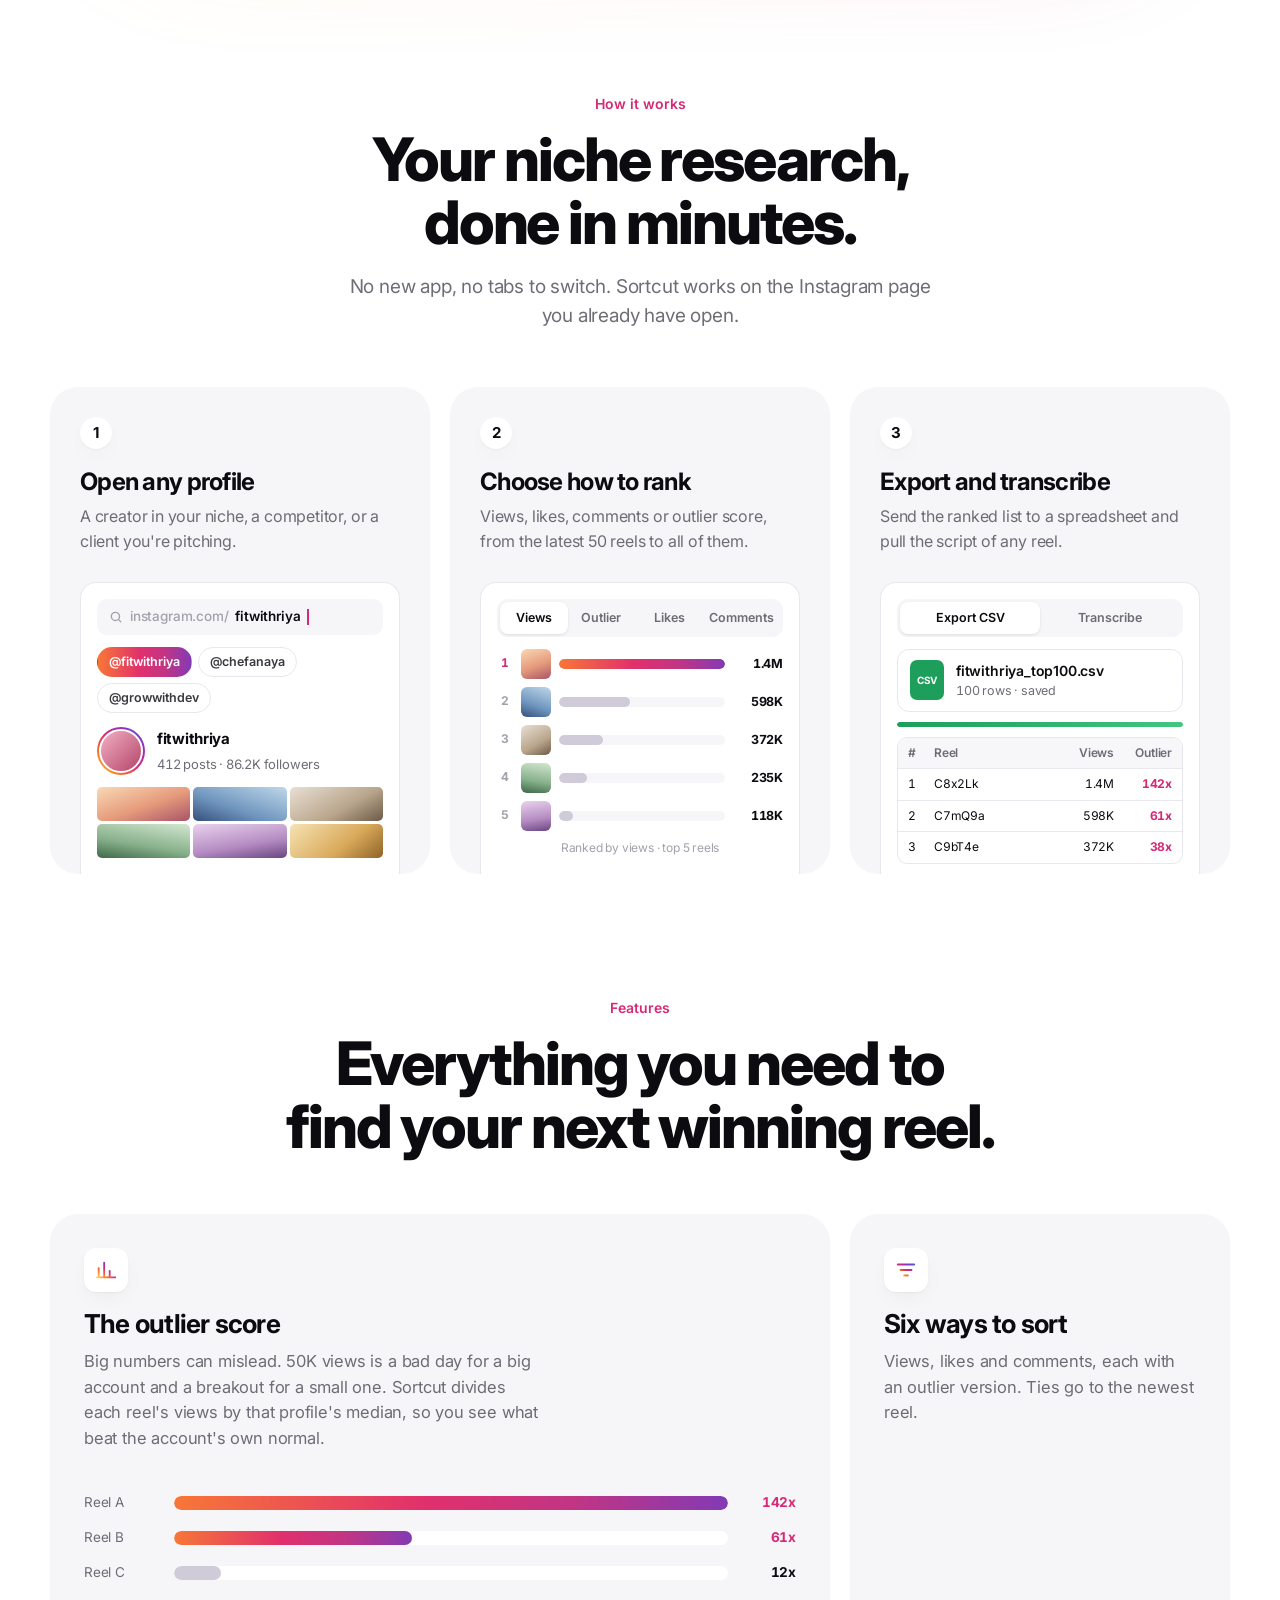
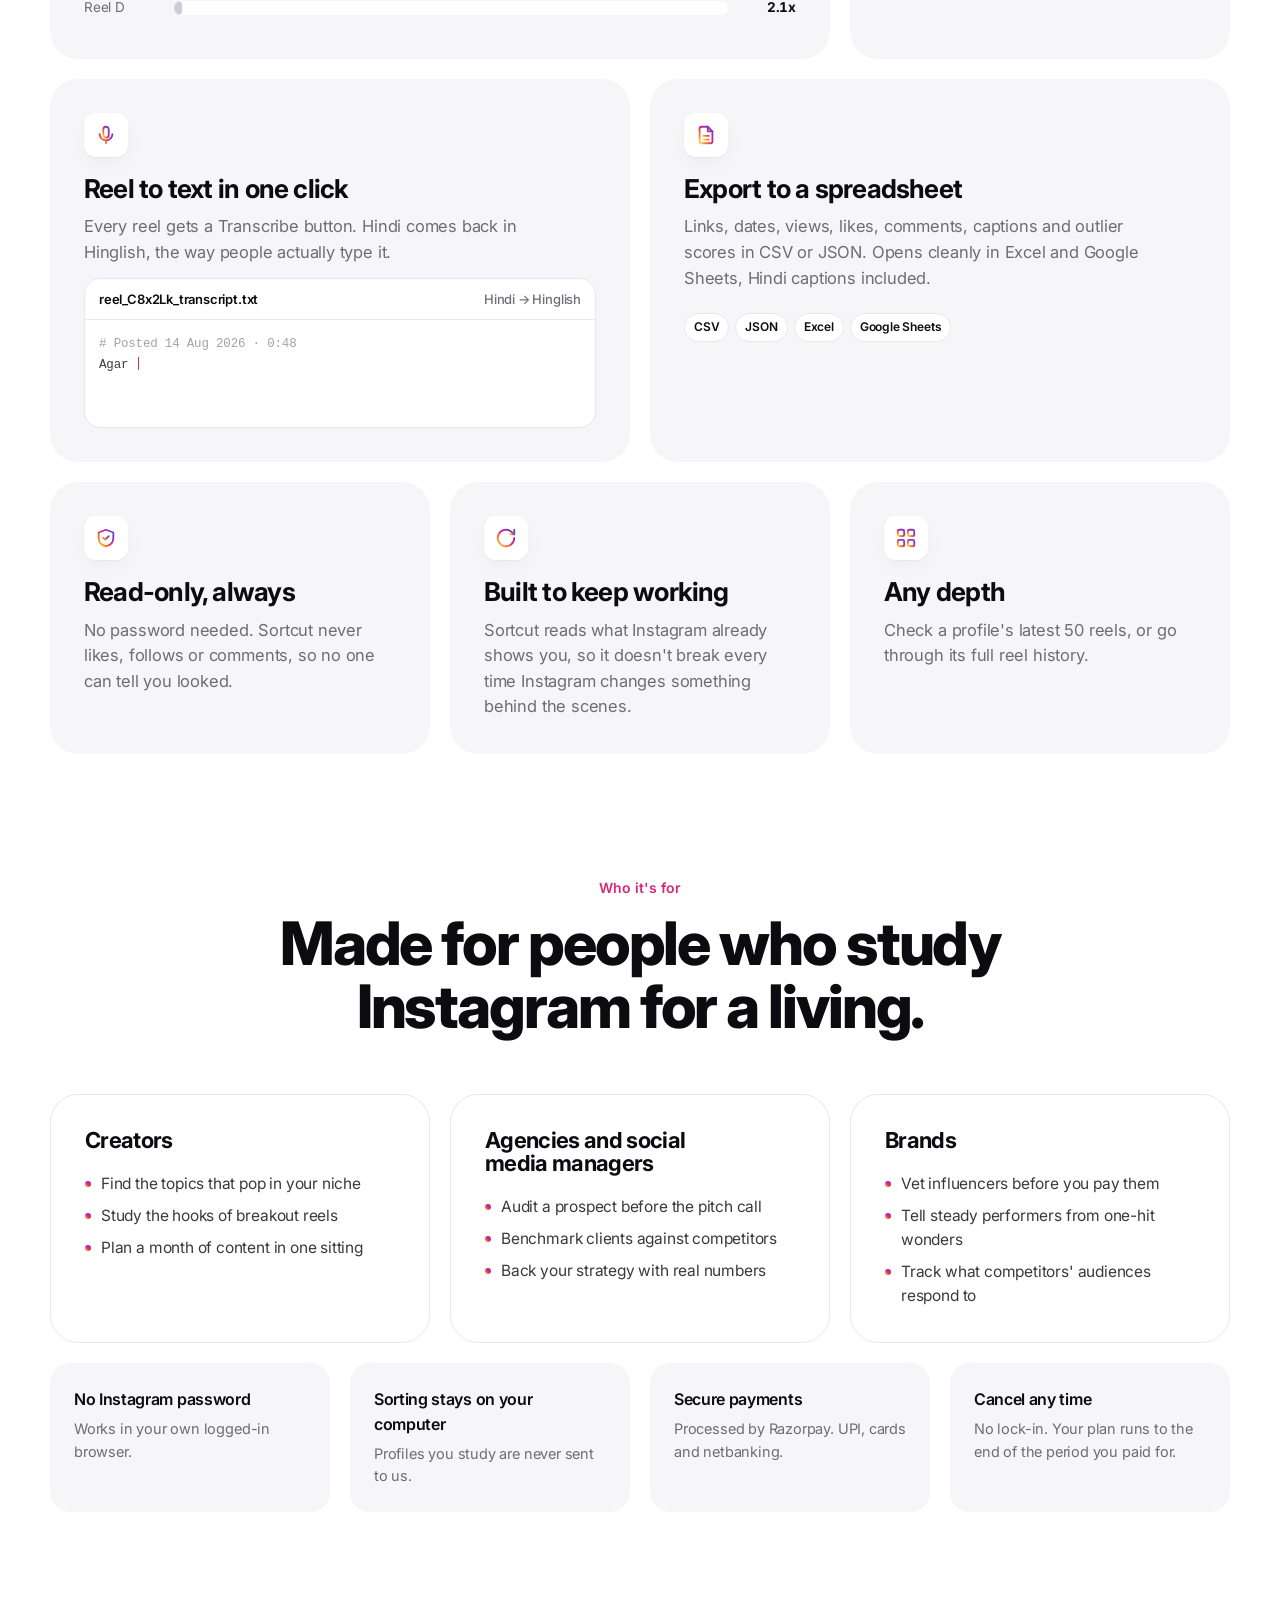
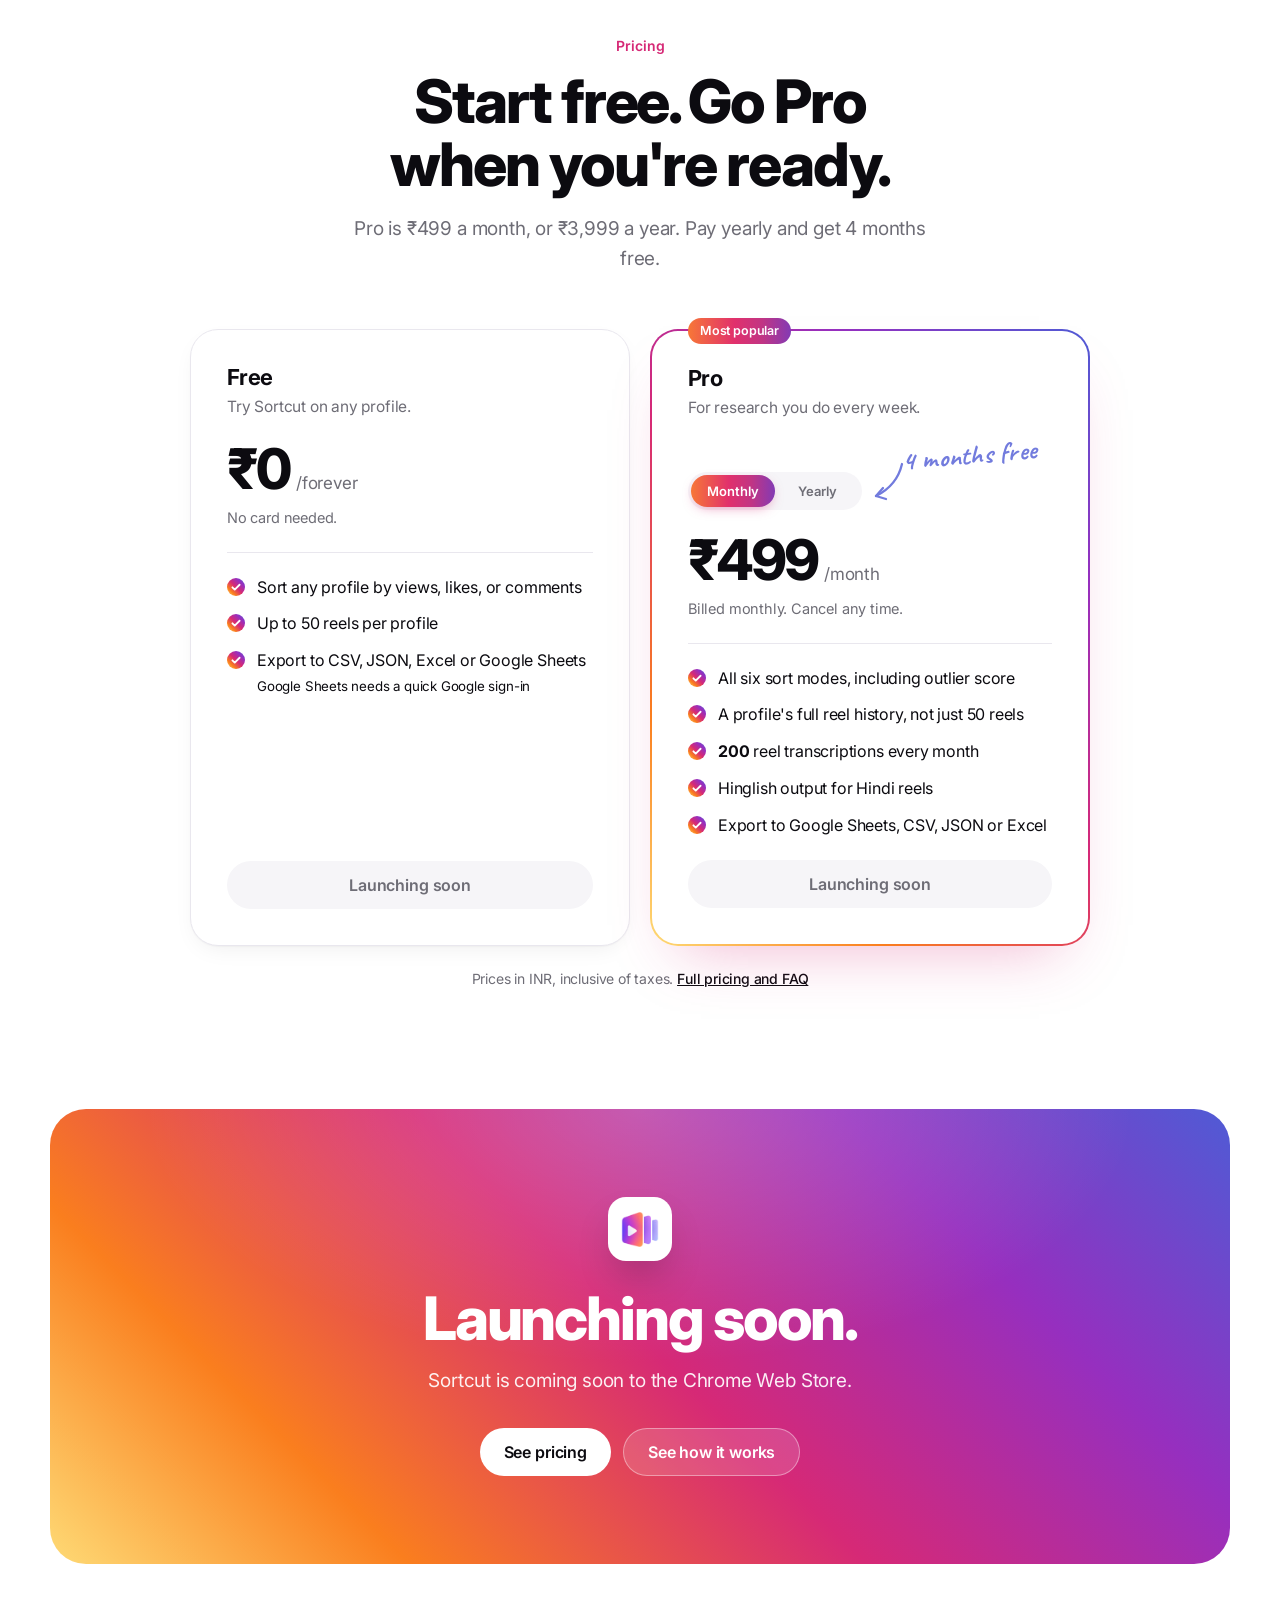
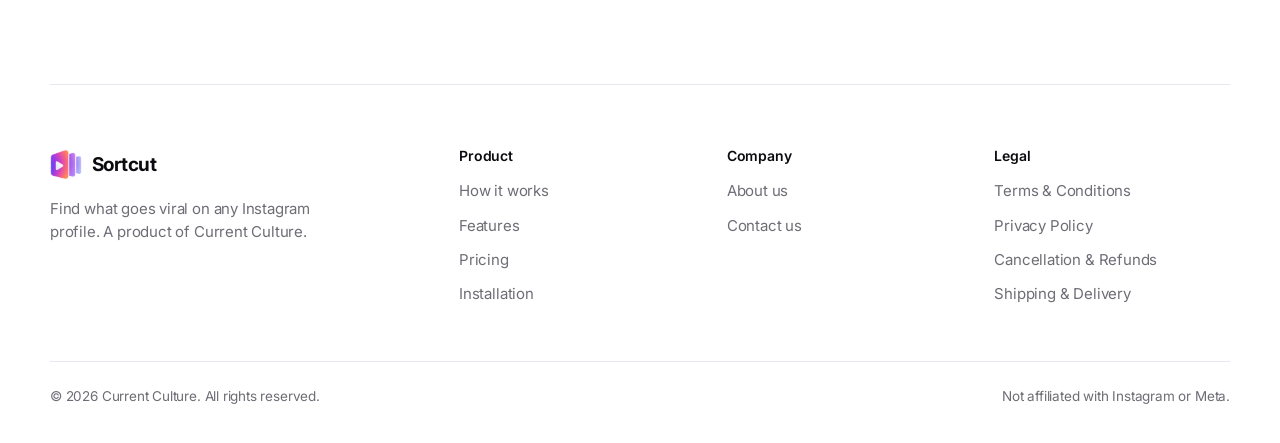
==== commit e815acbd: "Update wording for reels-only sorting and current plan limits Free covers up to 50 reels per profile" ====
--- a/index.html
+++ b/index.html
@@ -4,7 +4,7 @@
 <meta charset="utf-8">
 <meta name="viewport" content="width=device-width, initial-scale=1, viewport-fit=cover">
 <title>Sortcut | Find what goes viral on any Instagram profile</title>
-<meta name="description" content="Sortcut ranks any Instagram profile by views, likes, comments and outlier score, and turns reels into transcripts. Launching soon on Chrome.">
+<meta name="description" content="Sortcut ranks any Instagram profile's reels by views, likes, comments and outlier score, and turns reels into transcripts. Launching soon on Chrome.">
 <link rel="canonical" href="https://sortcut.co/">
 <link rel="preconnect" href="https://fonts.googleapis.com">
 <link rel="preconnect" href="https://fonts.gstatic.com" crossorigin>
@@ -43,7 +43,7 @@
   <section class="hero">
     <span class="launch"><b>Coming soon</b>Launching on the Chrome Web Store</span>
     <h1><span class="ln">Find what goes</span><span class="ln"><img class="viral-img" src="[data-uri]" width="987" height="446" alt="viral"> on any profile.</span></h1>
-    <p class="lede">Sortcut ranks any Instagram profile's reels and posts by views, likes, comments or outlier score, right inside Instagram. Then it turns any reel into a clean transcript.</p>
+    <p class="lede">Sortcut ranks any Instagram profile's reels by views, likes, comments or outlier score, right inside Instagram. Then it turns any reel into a clean transcript.</p>
     <div class="ctas">
       <a class="btn btn-ig" href="index.html#how">See how it works</a>
     </div>
@@ -73,7 +73,7 @@
             </div>
             <div class="sortbar">
               <span class="chip" id="demo-chip"><i></i><span id="demo-chip-t">Newest first</span></span>
-              <span id="demo-info">1,377 posts</span>
+              <span id="demo-info">1,377 reels</span>
             </div>
             <div class="grid" id="demo-grid">
               <div class="tile p5" data-rank="5" data-v="118000" data-l="9800" data-c="1200"><span class="rk">5</span><span class="ox">12x</span><span class="vw"><svg width="10" height="10" viewBox="0 0 12 12" aria-hidden="true"><path d="M3 1.8v8.4L10 6z" fill="#fff"/></svg>118K</span></div>
@@ -101,7 +101,7 @@
                 <button type="button" role="option" data-m="oc">Outlier score · comments</button>
               </div>
             </div>
-            <div class="field"><span class="flabel" id="seg-l">How many posts</span><div class="seg" role="group" aria-labelledby="seg-l"><button type="button" data-n="50">50</button><button type="button" data-n="100" class="on" aria-pressed="true">100</button><button type="button" data-n="300">300</button><button type="button" data-n="1377">All</button></div></div>
+            <div class="field"><span class="flabel" id="seg-l">How many reels</span><div class="seg" role="group" aria-labelledby="seg-l"><button type="button" data-n="50">50</button><button type="button" data-n="100" class="on" aria-pressed="true">100</button><button type="button" data-n="300">300</button><button type="button" data-n="1377">All</button></div></div>
             <div class="field"><span class="flabel">Progress</span><div class="progress"><i id="demo-bar"></i></div><div class="pmeta"><span id="demo-count">0 of 100 sorted</span><span id="demo-state">Ready</span></div></div>
             <button type="button" class="btn btn-ig hint" id="demo-sort">Sort this profile</button>
             <div class="row2"><button type="button" class="btn" id="demo-csv">Export CSV</button><button type="button" class="btn" id="demo-txt">Transcribe</button></div>
@@ -112,7 +112,7 @@
 
     <div class="works">
       <span class="lbl">Works on</span>
-      <span class="w">Instagram Reels</span><span class="w">Posts</span><span class="w">Carousels</span>
+      <span class="w">Instagram Reels</span>
       <span class="lbl">In</span>
       <span class="w">Chrome</span><span class="w">Edge</span><span class="w">Brave</span><span class="w">Arc</span>
     </div>
@@ -147,7 +147,7 @@
       <div class="step">
         <span class="no">2</span>
         <h3>Choose how to rank</h3>
-        <p>Views, likes, comments or outlier score, from the last 25 posts to all of them.</p>
+        <p>Views, likes, comments or outlier score, from the latest 50 reels to all of them.</p>
         <div class="vis" id="v2">
           <div class="mseg" role="group" aria-label="Rank by">
             <span class="mseg-ind" id="v2-ind" aria-hidden="true"></span>
@@ -211,7 +211,7 @@
       <div class="card span-2">
         <span class="ico"><svg width="22" height="22" viewBox="0 0 24 24" fill="none" stroke="url(#igg)" stroke-width="2" stroke-linecap="round" stroke-linejoin="round"><path d="M3 6h18M6 12h12M10 18h4"/></svg></span>
         <h3>Six ways to sort</h3>
-        <p>Views, likes and comments, each with an outlier version. Ties go to the newest post.</p>
+        <p>Views, likes and comments, each with an outlier version. Ties go to the newest reel.</p>
       </div>
       <div class="card span-3">
         <span class="ico"><svg width="22" height="22" viewBox="0 0 24 24" fill="none" stroke="url(#igg)" stroke-width="2" stroke-linecap="round" stroke-linejoin="round"><path d="M12 3a3 3 0 00-3 3v6a3 3 0 006 0V6a3 3 0 00-3-3z"/><path d="M19 11a7 7 0 01-14 0M12 18v3"/></svg></span>
@@ -241,7 +241,7 @@
       <div class="card span-2">
         <span class="ico"><svg width="22" height="22" viewBox="0 0 24 24" fill="none" stroke="url(#igg)" stroke-width="2" stroke-linecap="round" stroke-linejoin="round"><rect x="3" y="3" width="7" height="7" rx="1.5"/><rect x="14" y="3" width="7" height="7" rx="1.5"/><rect x="3" y="14" width="7" height="7" rx="1.5"/><rect x="14" y="14" width="7" height="7" rx="1.5"/></svg></span>
         <h3>Any depth</h3>
-        <p>Check the latest 25 posts or go through a profile's full history.</p>
+        <p>Check a profile's latest 50 reels, or go through its full reel history.</p>
       </div>
     </div>
   </section>
@@ -279,9 +279,8 @@
     <p class="pnote">No card needed.</p>
     <ul>
       <li><svg class="ic" width="18" height="18" viewBox="0 0 20 20" aria-hidden="true"><circle cx="10" cy="10" r="10" fill="url(#igg)"/><path d="M6 10.3l2.6 2.6L14 7.5" fill="none" stroke="#fff" stroke-width="2" stroke-linecap="round" stroke-linejoin="round"/></svg>Sort any profile by views, likes, or comments</li>
-      <li><svg class="ic" width="18" height="18" viewBox="0 0 20 20" aria-hidden="true"><circle cx="10" cy="10" r="10" fill="url(#igg)"/><path d="M6 10.3l2.6 2.6L14 7.5" fill="none" stroke="#fff" stroke-width="2" stroke-linecap="round" stroke-linejoin="round"/></svg>Covers the last 30 days of posts</li>
+      <li><svg class="ic" width="18" height="18" viewBox="0 0 20 20" aria-hidden="true"><circle cx="10" cy="10" r="10" fill="url(#igg)"/><path d="M6 10.3l2.6 2.6L14 7.5" fill="none" stroke="#fff" stroke-width="2" stroke-linecap="round" stroke-linejoin="round"/></svg>Up to 50 reels per profile</li>
       <li><svg class="ic" width="18" height="18" viewBox="0 0 20 20" aria-hidden="true"><circle cx="10" cy="10" r="10" fill="url(#igg)"/><path d="M6 10.3l2.6 2.6L14 7.5" fill="none" stroke="#fff" stroke-width="2" stroke-linecap="round" stroke-linejoin="round"/></svg><span>Export to CSV, JSON, Excel or Google Sheets<br><small>Google Sheets needs a quick Google sign-in</small></span></li>
-      <li class="no"><svg class="ic" width="18" height="18" viewBox="0 0 20 20" aria-hidden="true"><circle cx="10" cy="10" r="9.25" fill="none" stroke="#DCD9E3" stroke-width="1.5"/><path d="M7 7l6 6M13 7l-6 6" stroke="#A3A1AB" stroke-width="1.6" stroke-linecap="round"/></svg>Competitor analysis</li>
     </ul>
     <span class="btn btn-soft btn-soon">Launching soon</span>
   </div>
@@ -305,12 +304,11 @@
     <p class="pnote" data-only="y">₹333 a month. <b>Pay for 8 months, get 12.</b></p>
     <ul>
       <li><svg class="ic" width="18" height="18" viewBox="0 0 20 20" aria-hidden="true"><circle cx="10" cy="10" r="10" fill="url(#igg)"/><path d="M6 10.3l2.6 2.6L14 7.5" fill="none" stroke="#fff" stroke-width="2" stroke-linecap="round" stroke-linejoin="round"/></svg>All six sort modes, including outlier score</li>
-      <li><svg class="ic" width="18" height="18" viewBox="0 0 20 20" aria-hidden="true"><circle cx="10" cy="10" r="10" fill="url(#igg)"/><path d="M6 10.3l2.6 2.6L14 7.5" fill="none" stroke="#fff" stroke-width="2" stroke-linecap="round" stroke-linejoin="round"/></svg>Sort a profile's full history, not just 30 days</li>
+      <li><svg class="ic" width="18" height="18" viewBox="0 0 20 20" aria-hidden="true"><circle cx="10" cy="10" r="10" fill="url(#igg)"/><path d="M6 10.3l2.6 2.6L14 7.5" fill="none" stroke="#fff" stroke-width="2" stroke-linecap="round" stroke-linejoin="round"/></svg>A profile's full reel history, not just 50 reels</li>
       <li data-only="m"><svg class="ic" width="18" height="18" viewBox="0 0 20 20" aria-hidden="true"><circle cx="10" cy="10" r="10" fill="url(#igg)"/><path d="M6 10.3l2.6 2.6L14 7.5" fill="none" stroke="#fff" stroke-width="2" stroke-linecap="round" stroke-linejoin="round"/></svg><span><b>200</b> reel transcriptions every month</span></li>
       <li data-only="y"><svg class="ic" width="18" height="18" viewBox="0 0 20 20" aria-hidden="true"><circle cx="10" cy="10" r="10" fill="url(#igg)"/><path d="M6 10.3l2.6 2.6L14 7.5" fill="none" stroke="#fff" stroke-width="2" stroke-linecap="round" stroke-linejoin="round"/></svg><span><b>3,000</b> reel transcriptions for the year, use them any time</span></li>
       <li><svg class="ic" width="18" height="18" viewBox="0 0 20 20" aria-hidden="true"><circle cx="10" cy="10" r="10" fill="url(#igg)"/><path d="M6 10.3l2.6 2.6L14 7.5" fill="none" stroke="#fff" stroke-width="2" stroke-linecap="round" stroke-linejoin="round"/></svg>Hinglish output for Hindi reels</li>
       <li><svg class="ic" width="18" height="18" viewBox="0 0 20 20" aria-hidden="true"><circle cx="10" cy="10" r="10" fill="url(#igg)"/><path d="M6 10.3l2.6 2.6L14 7.5" fill="none" stroke="#fff" stroke-width="2" stroke-linecap="round" stroke-linejoin="round"/></svg>Export to Google Sheets, CSV, JSON or Excel</li>
-      <li><svg class="ic" width="18" height="18" viewBox="0 0 20 20" aria-hidden="true"><circle cx="10" cy="10" r="10" fill="url(#igg)"/><path d="M6 10.3l2.6 2.6L14 7.5" fill="none" stroke="#fff" stroke-width="2" stroke-linecap="round" stroke-linejoin="round"/></svg>Competitor analysis</li>
     </ul>
     <span class="btn btn-soft btn-soon">Launching soon</span>
   </div>
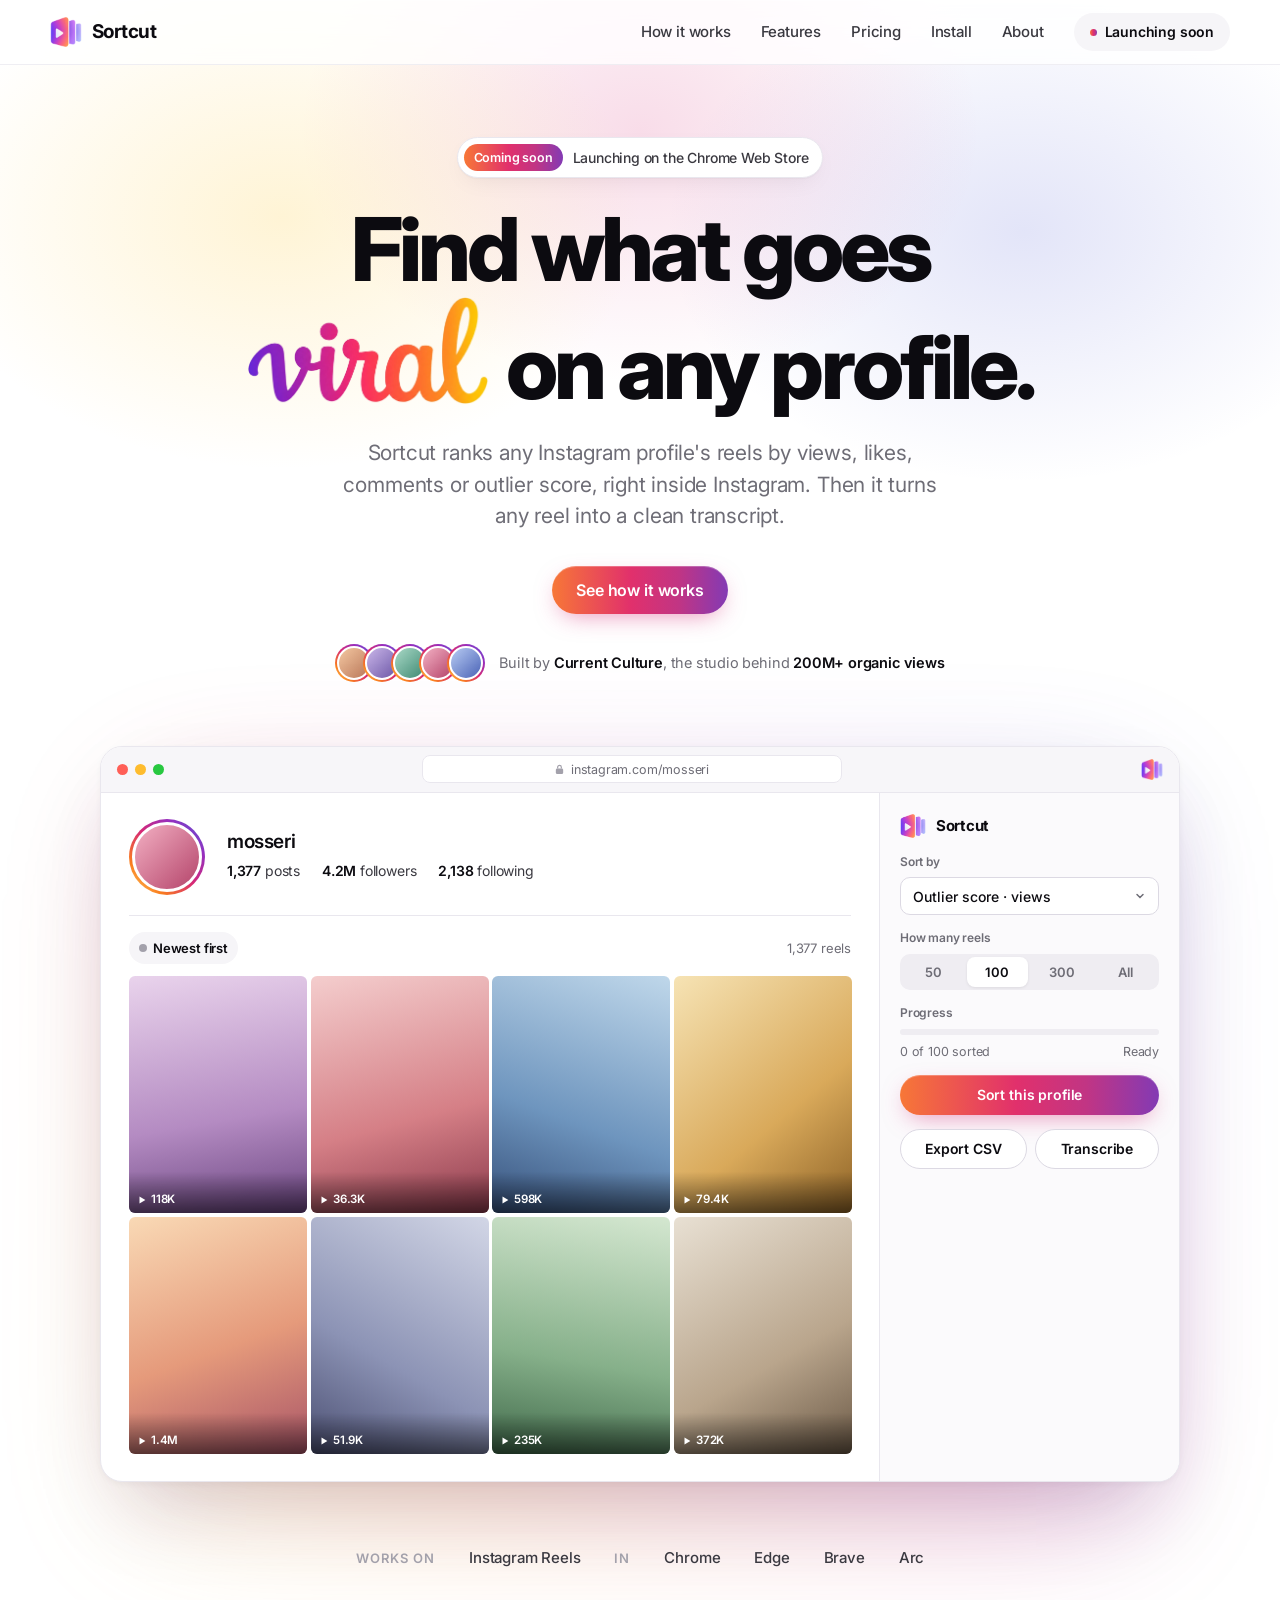
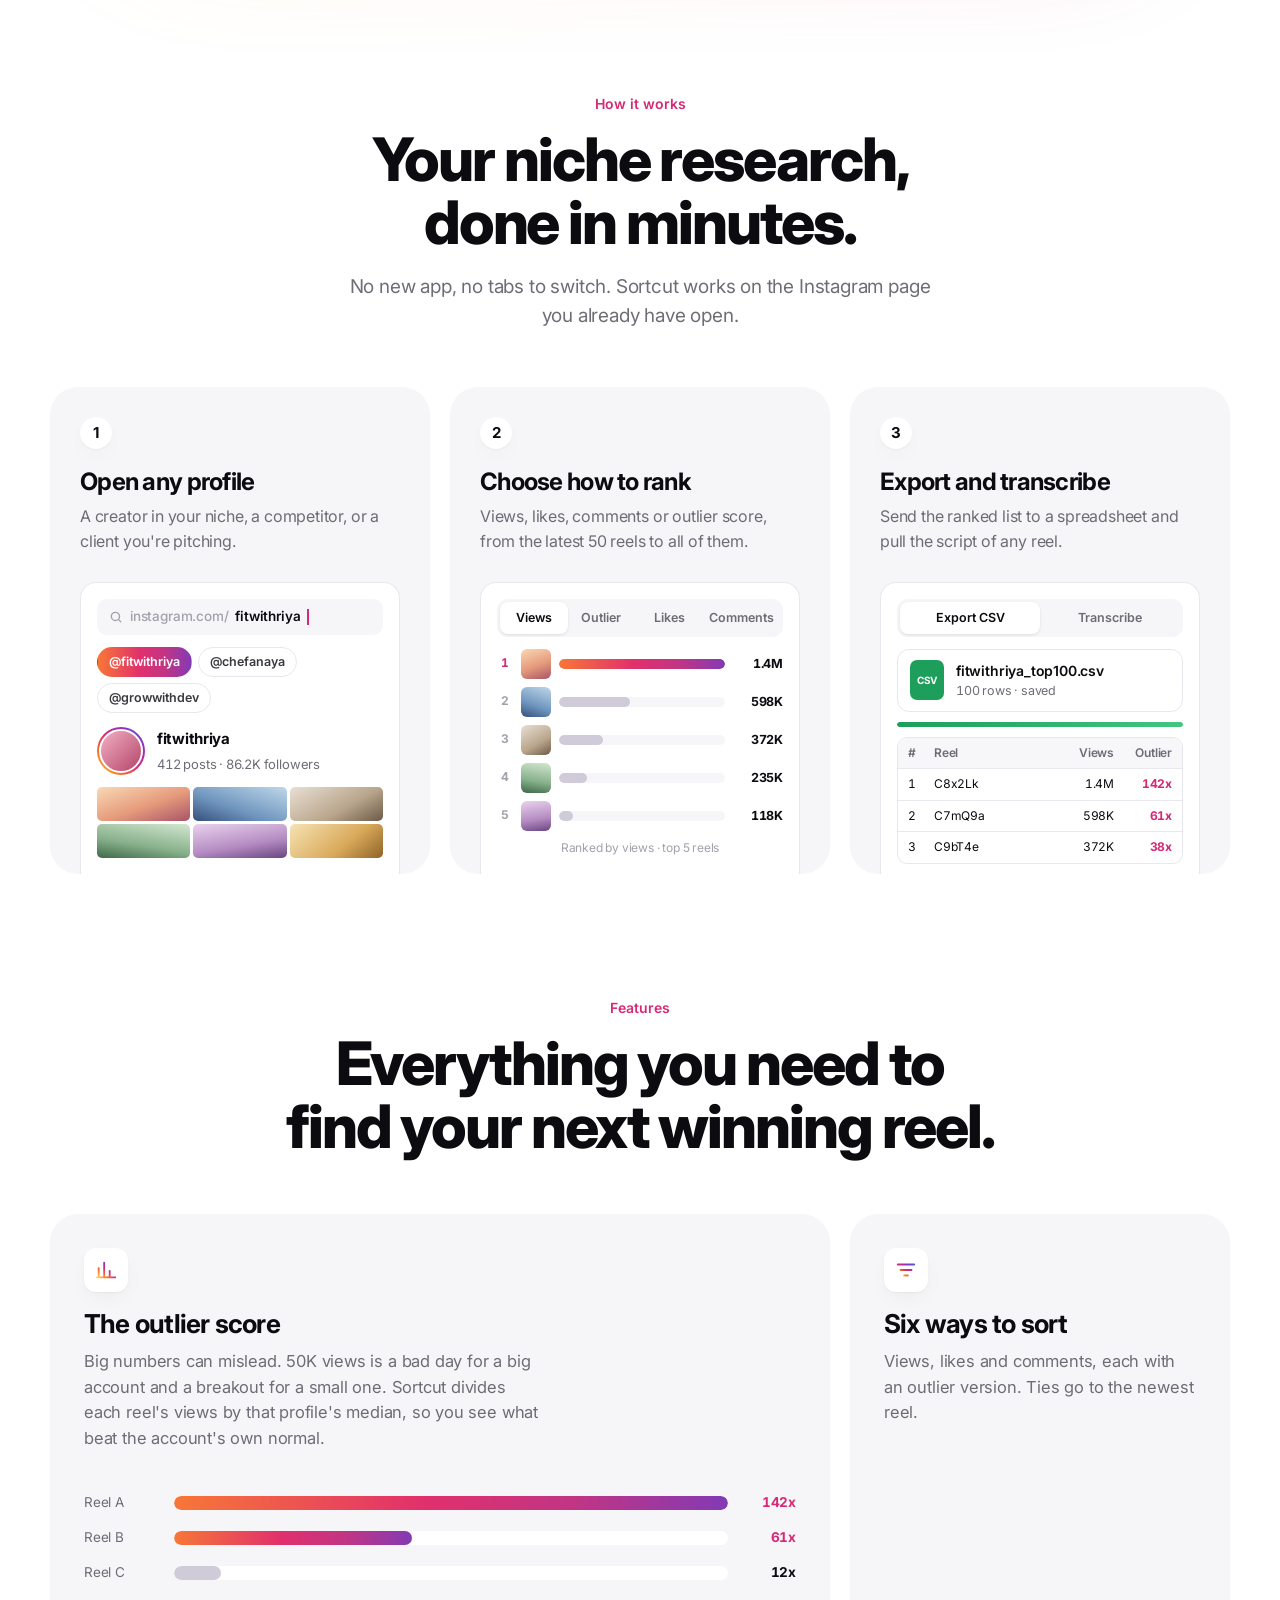
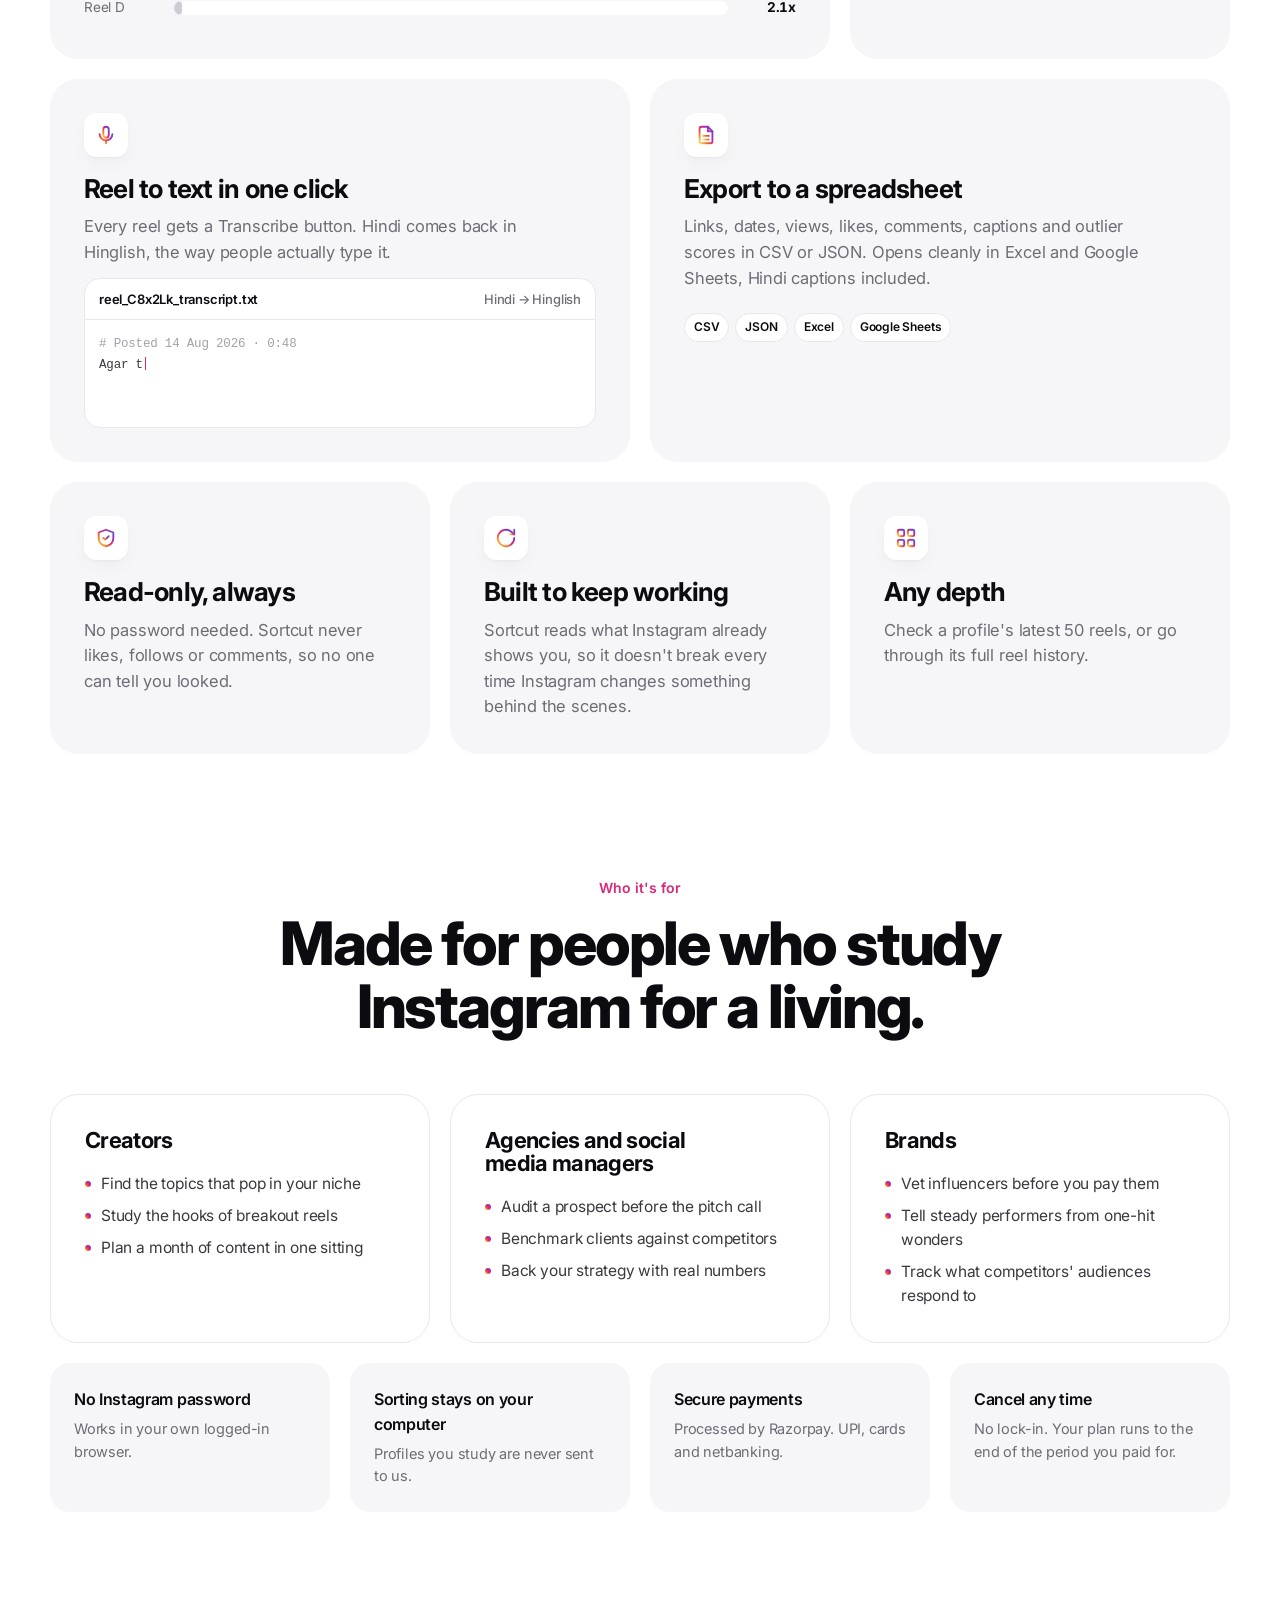
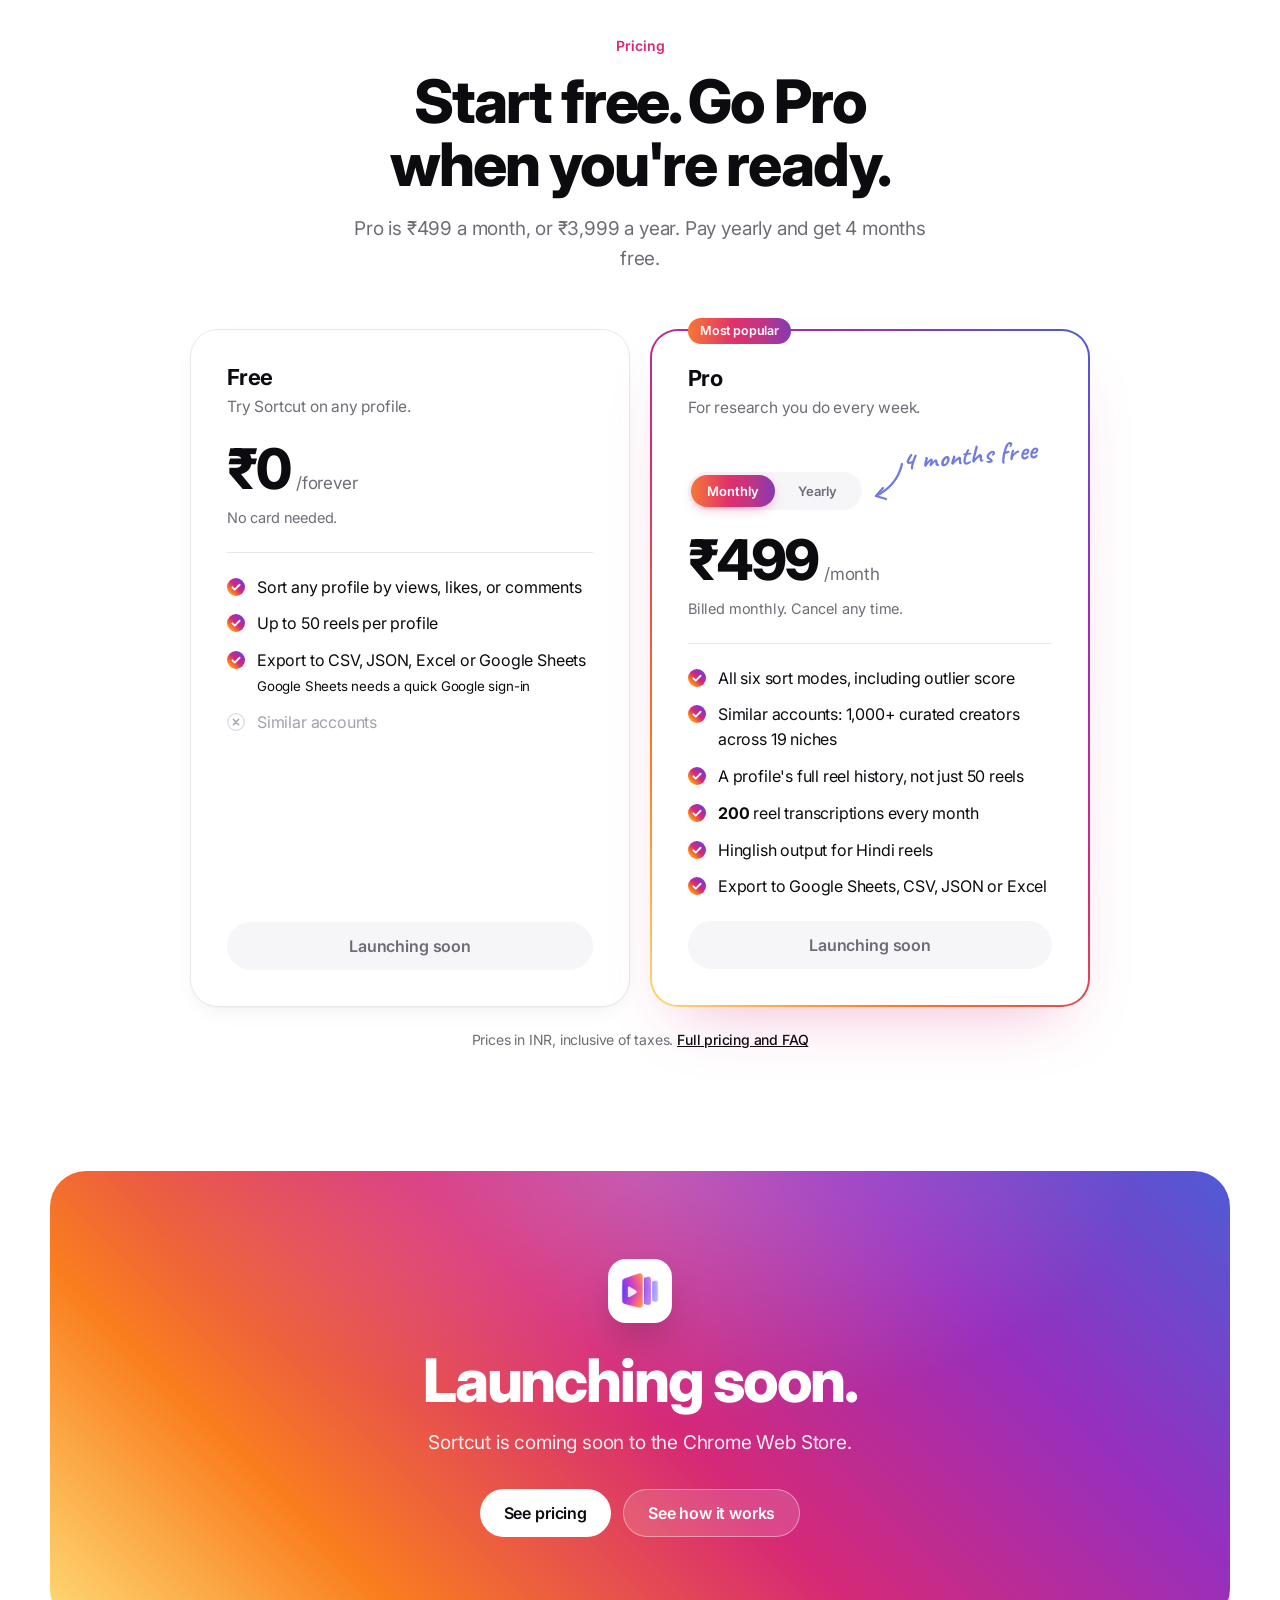
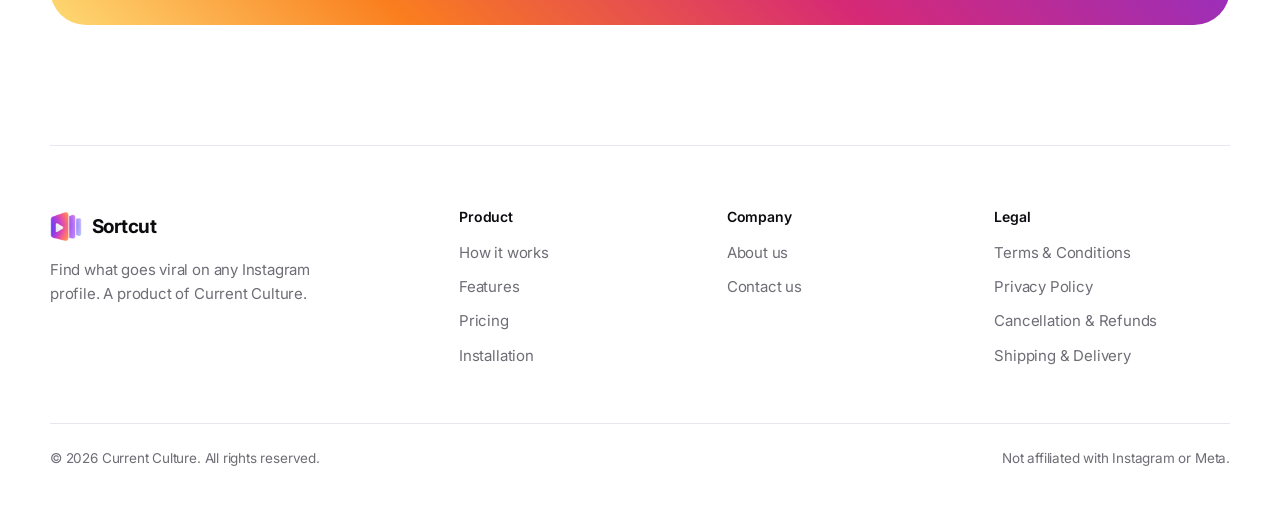
==== commit 44151221: "site: add Similar accounts Pro feature to pricing and FAQ Co-Authored-By: Claude Opus 5.5 <noreply@a" ====
--- a/index.html
+++ b/index.html
@@ -281,6 +281,7 @@
       <li><svg class="ic" width="18" height="18" viewBox="0 0 20 20" aria-hidden="true"><circle cx="10" cy="10" r="10" fill="url(#igg)"/><path d="M6 10.3l2.6 2.6L14 7.5" fill="none" stroke="#fff" stroke-width="2" stroke-linecap="round" stroke-linejoin="round"/></svg>Sort any profile by views, likes, or comments</li>
       <li><svg class="ic" width="18" height="18" viewBox="0 0 20 20" aria-hidden="true"><circle cx="10" cy="10" r="10" fill="url(#igg)"/><path d="M6 10.3l2.6 2.6L14 7.5" fill="none" stroke="#fff" stroke-width="2" stroke-linecap="round" stroke-linejoin="round"/></svg>Up to 50 reels per profile</li>
       <li><svg class="ic" width="18" height="18" viewBox="0 0 20 20" aria-hidden="true"><circle cx="10" cy="10" r="10" fill="url(#igg)"/><path d="M6 10.3l2.6 2.6L14 7.5" fill="none" stroke="#fff" stroke-width="2" stroke-linecap="round" stroke-linejoin="round"/></svg><span>Export to CSV, JSON, Excel or Google Sheets<br><small>Google Sheets needs a quick Google sign-in</small></span></li>
+      <li class="no"><svg class="ic" width="18" height="18" viewBox="0 0 20 20" aria-hidden="true"><circle cx="10" cy="10" r="9.25" fill="none" stroke="#DCD9E3" stroke-width="1.5"/><path d="M7 7l6 6M13 7l-6 6" stroke="#A3A1AB" stroke-width="1.6" stroke-linecap="round"/></svg>Similar accounts</li>
     </ul>
     <span class="btn btn-soft btn-soon">Launching soon</span>
   </div>
@@ -304,6 +305,7 @@
     <p class="pnote" data-only="y">₹333 a month. <b>Pay for 8 months, get 12.</b></p>
     <ul>
       <li><svg class="ic" width="18" height="18" viewBox="0 0 20 20" aria-hidden="true"><circle cx="10" cy="10" r="10" fill="url(#igg)"/><path d="M6 10.3l2.6 2.6L14 7.5" fill="none" stroke="#fff" stroke-width="2" stroke-linecap="round" stroke-linejoin="round"/></svg>All six sort modes, including outlier score</li>
+      <li><svg class="ic" width="18" height="18" viewBox="0 0 20 20" aria-hidden="true"><circle cx="10" cy="10" r="10" fill="url(#igg)"/><path d="M6 10.3l2.6 2.6L14 7.5" fill="none" stroke="#fff" stroke-width="2" stroke-linecap="round" stroke-linejoin="round"/></svg>Similar accounts: 1,000+ curated creators across 19 niches</li>
       <li><svg class="ic" width="18" height="18" viewBox="0 0 20 20" aria-hidden="true"><circle cx="10" cy="10" r="10" fill="url(#igg)"/><path d="M6 10.3l2.6 2.6L14 7.5" fill="none" stroke="#fff" stroke-width="2" stroke-linecap="round" stroke-linejoin="round"/></svg>A profile's full reel history, not just 50 reels</li>
       <li data-only="m"><svg class="ic" width="18" height="18" viewBox="0 0 20 20" aria-hidden="true"><circle cx="10" cy="10" r="10" fill="url(#igg)"/><path d="M6 10.3l2.6 2.6L14 7.5" fill="none" stroke="#fff" stroke-width="2" stroke-linecap="round" stroke-linejoin="round"/></svg><span><b>200</b> reel transcriptions every month</span></li>
       <li data-only="y"><svg class="ic" width="18" height="18" viewBox="0 0 20 20" aria-hidden="true"><circle cx="10" cy="10" r="10" fill="url(#igg)"/><path d="M6 10.3l2.6 2.6L14 7.5" fill="none" stroke="#fff" stroke-width="2" stroke-linecap="round" stroke-linejoin="round"/></svg><span><b>3,000</b> reel transcriptions for the year, use them any time</span></li>
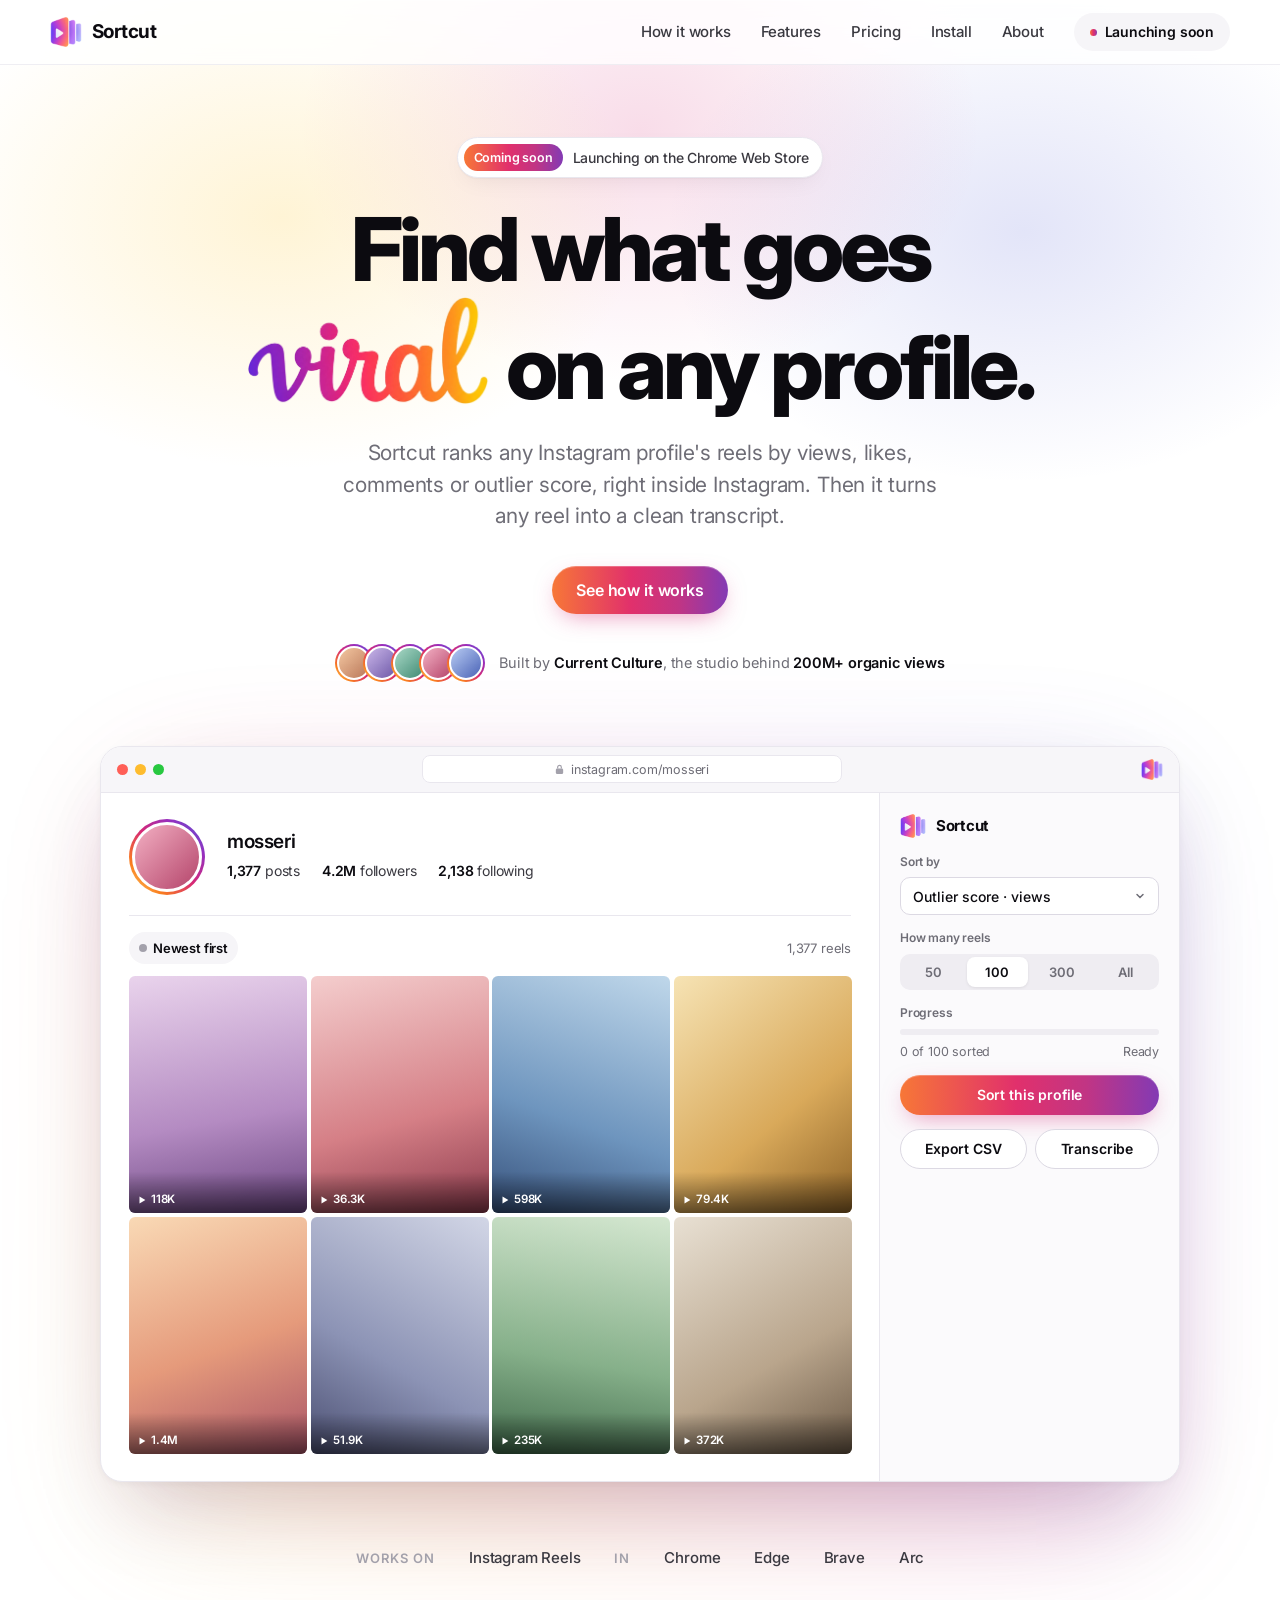
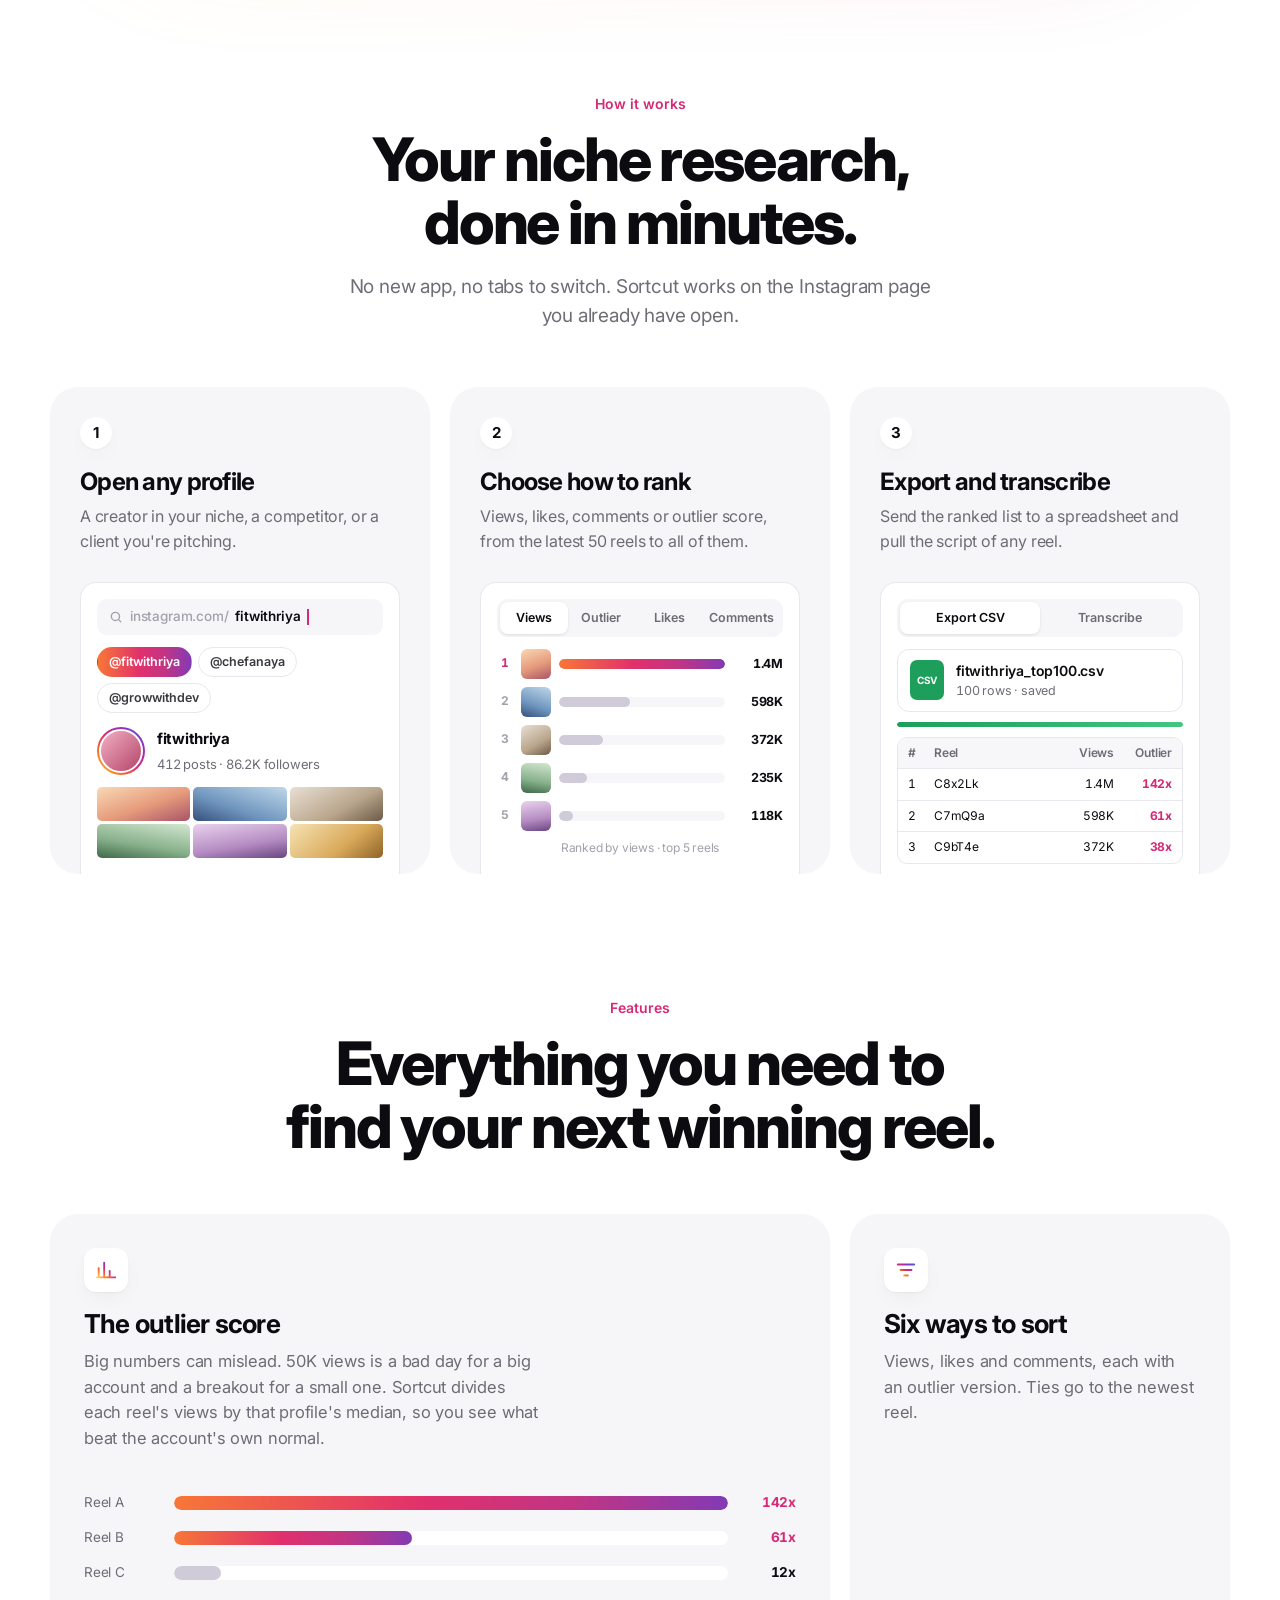
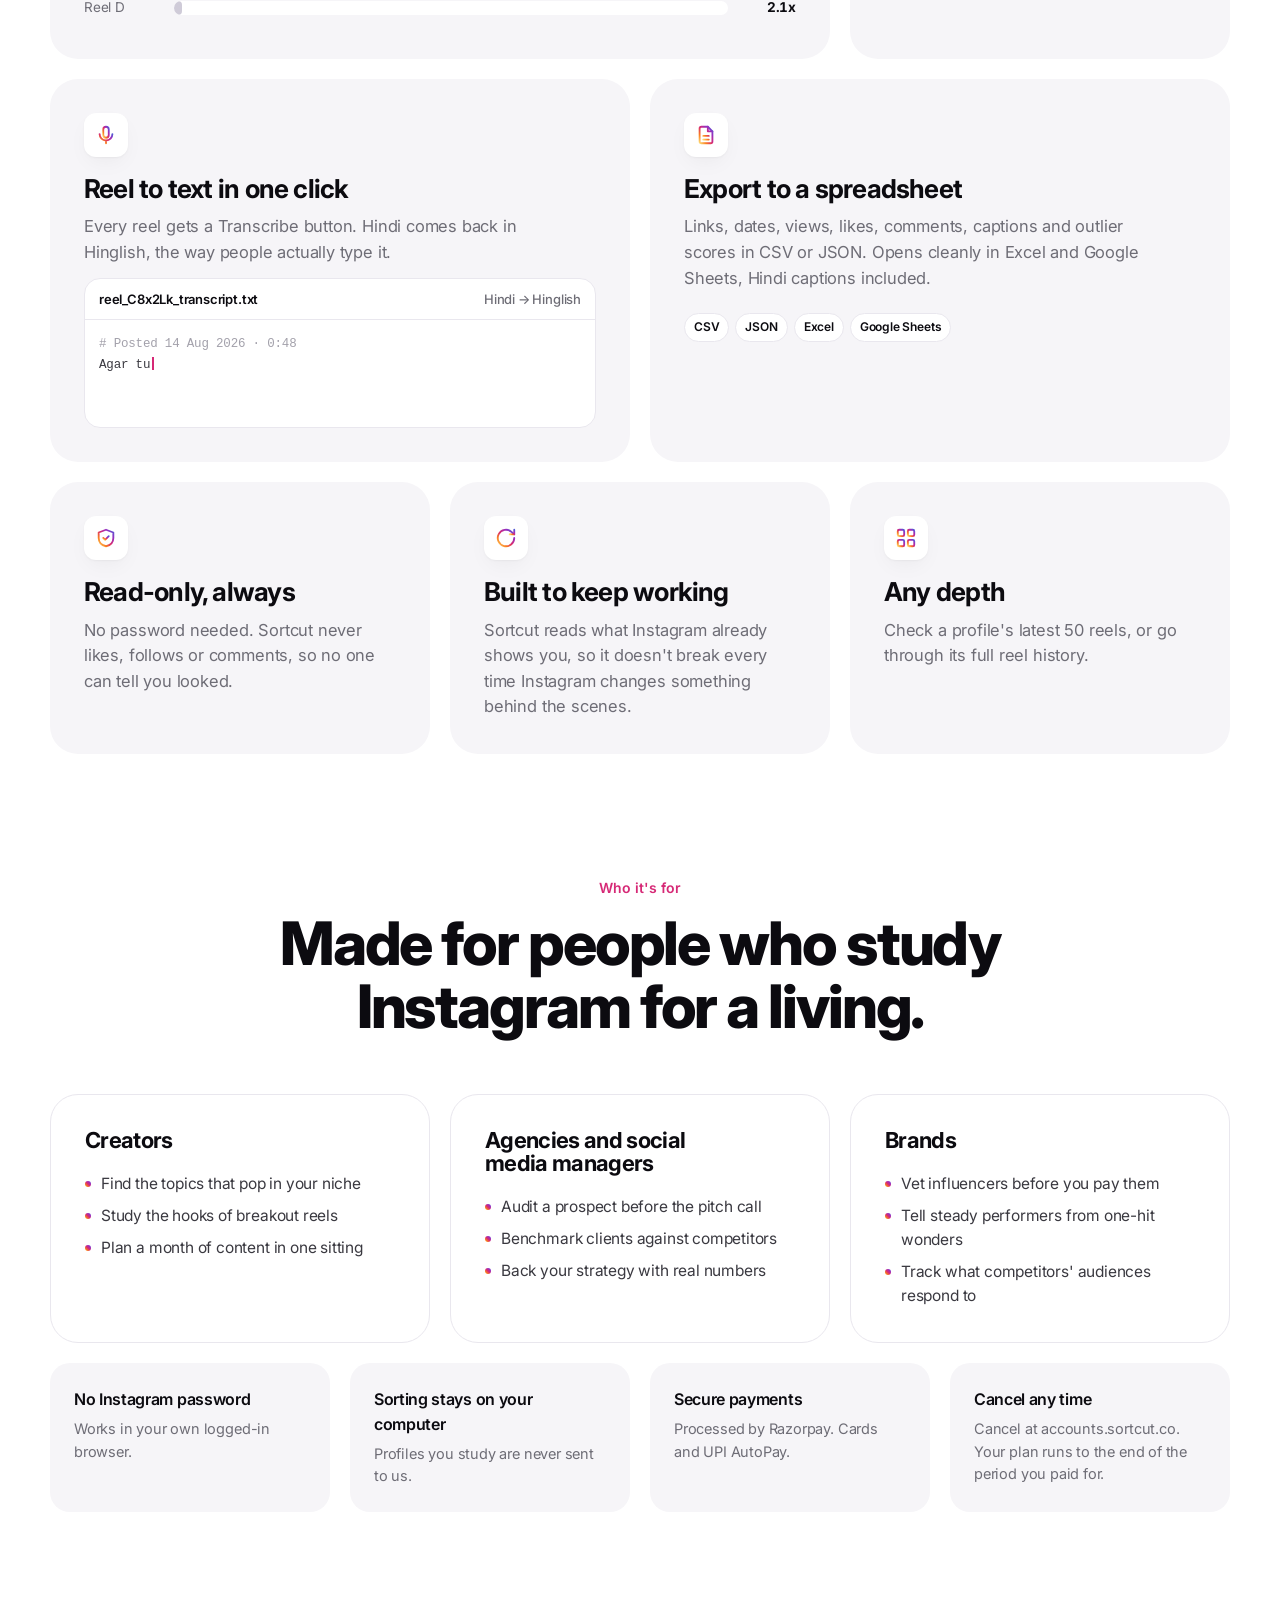
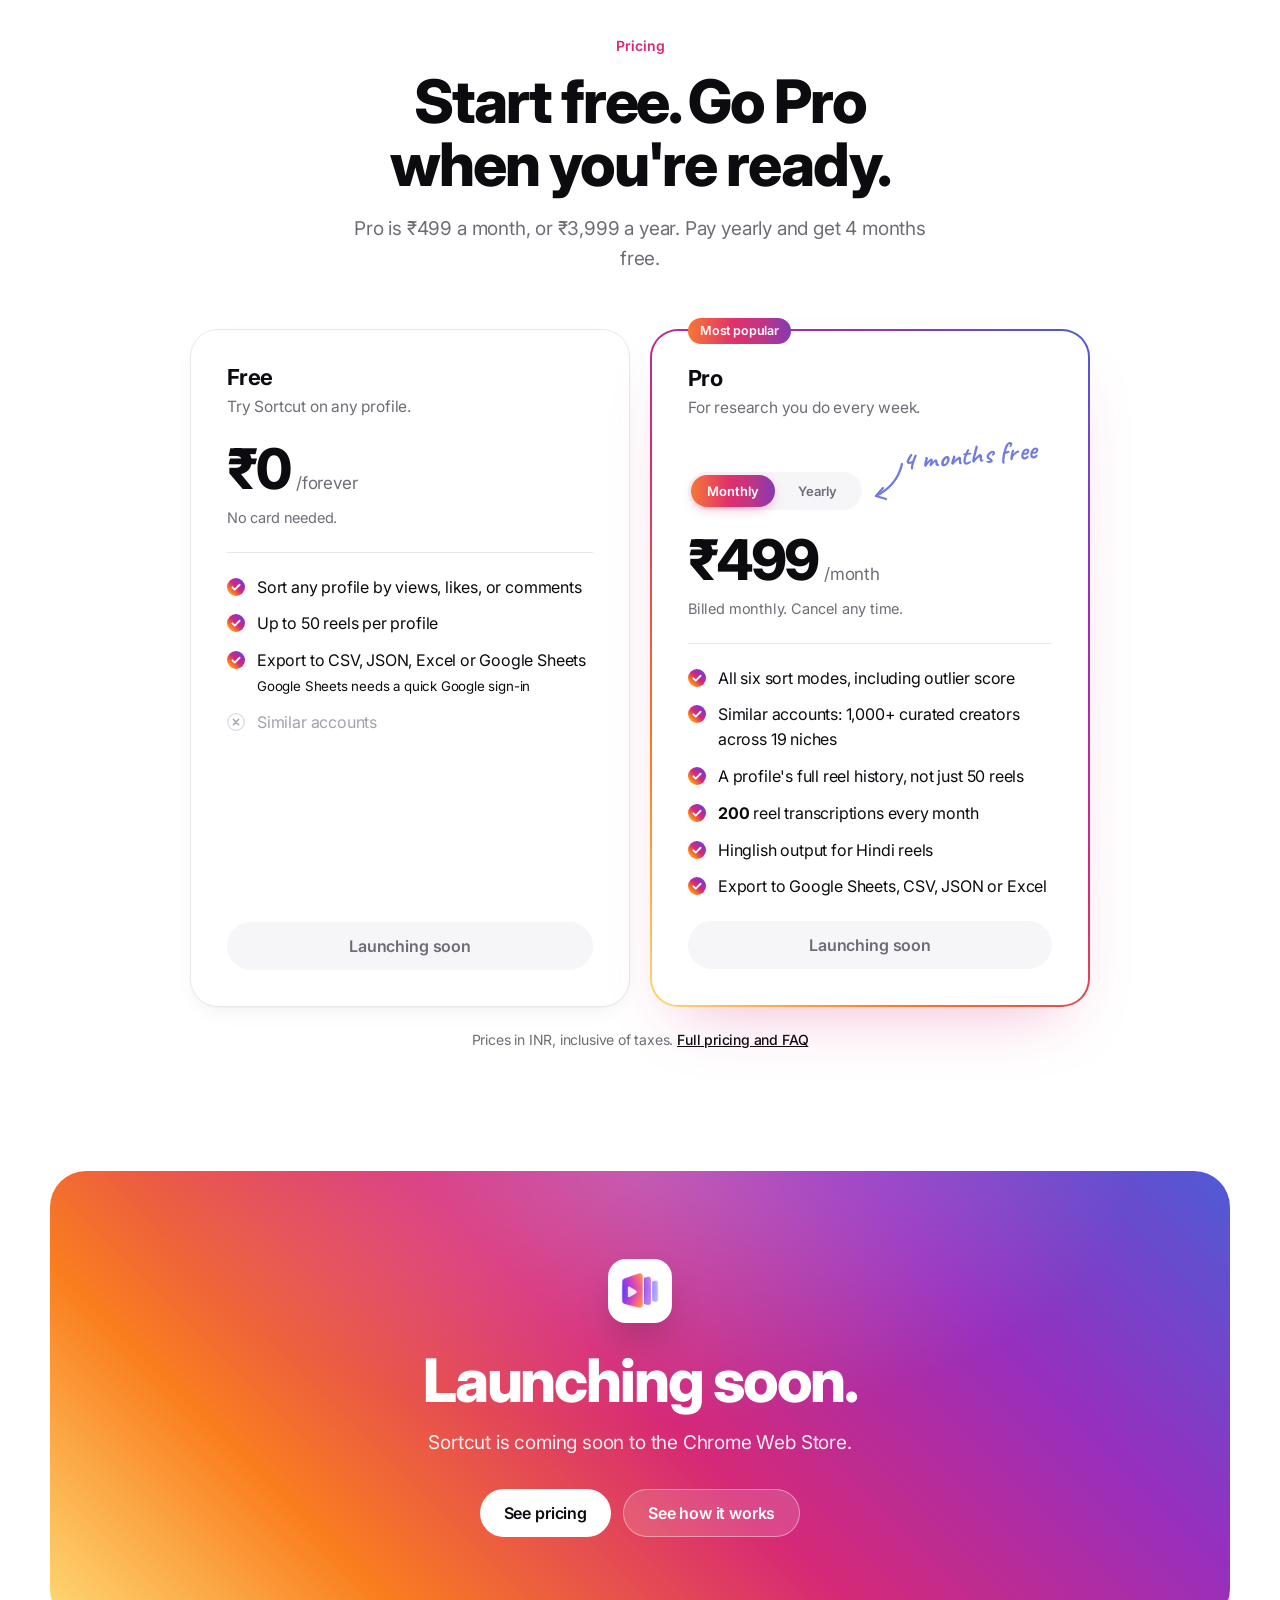
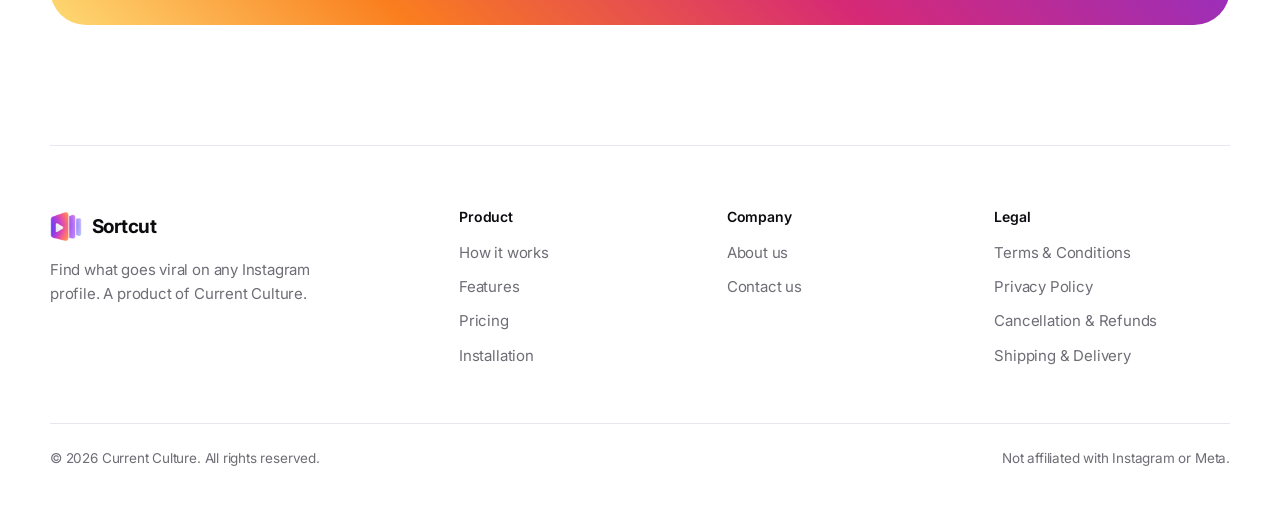
==== commit c2052146: "site: rewrite privacy policy; cards + UPI AutoPay only; manage plans at accounts.sortcut.co - privac" ====
--- a/index.html
+++ b/index.html
@@ -260,8 +260,8 @@
     <div class="trust">
       <div><b>No Instagram password</b><span>Works in your own logged-in browser.</span></div>
       <div><b>Sorting stays on your computer</b><span>Profiles you study are never sent to us.</span></div>
-      <div><b>Secure payments</b><span>Processed by Razorpay. UPI, cards and netbanking.</span></div>
-      <div><b>Cancel any time</b><span>No lock-in. Your plan runs to the end of the period you paid for.</span></div>
+      <div><b>Secure payments</b><span>Processed by Razorpay. Cards and UPI AutoPay.</span></div>
+      <div><b>Cancel any time</b><span>Cancel at accounts.sortcut.co. Your plan runs to the end of the period you paid for.</span></div>
     </div>
   </section>
 
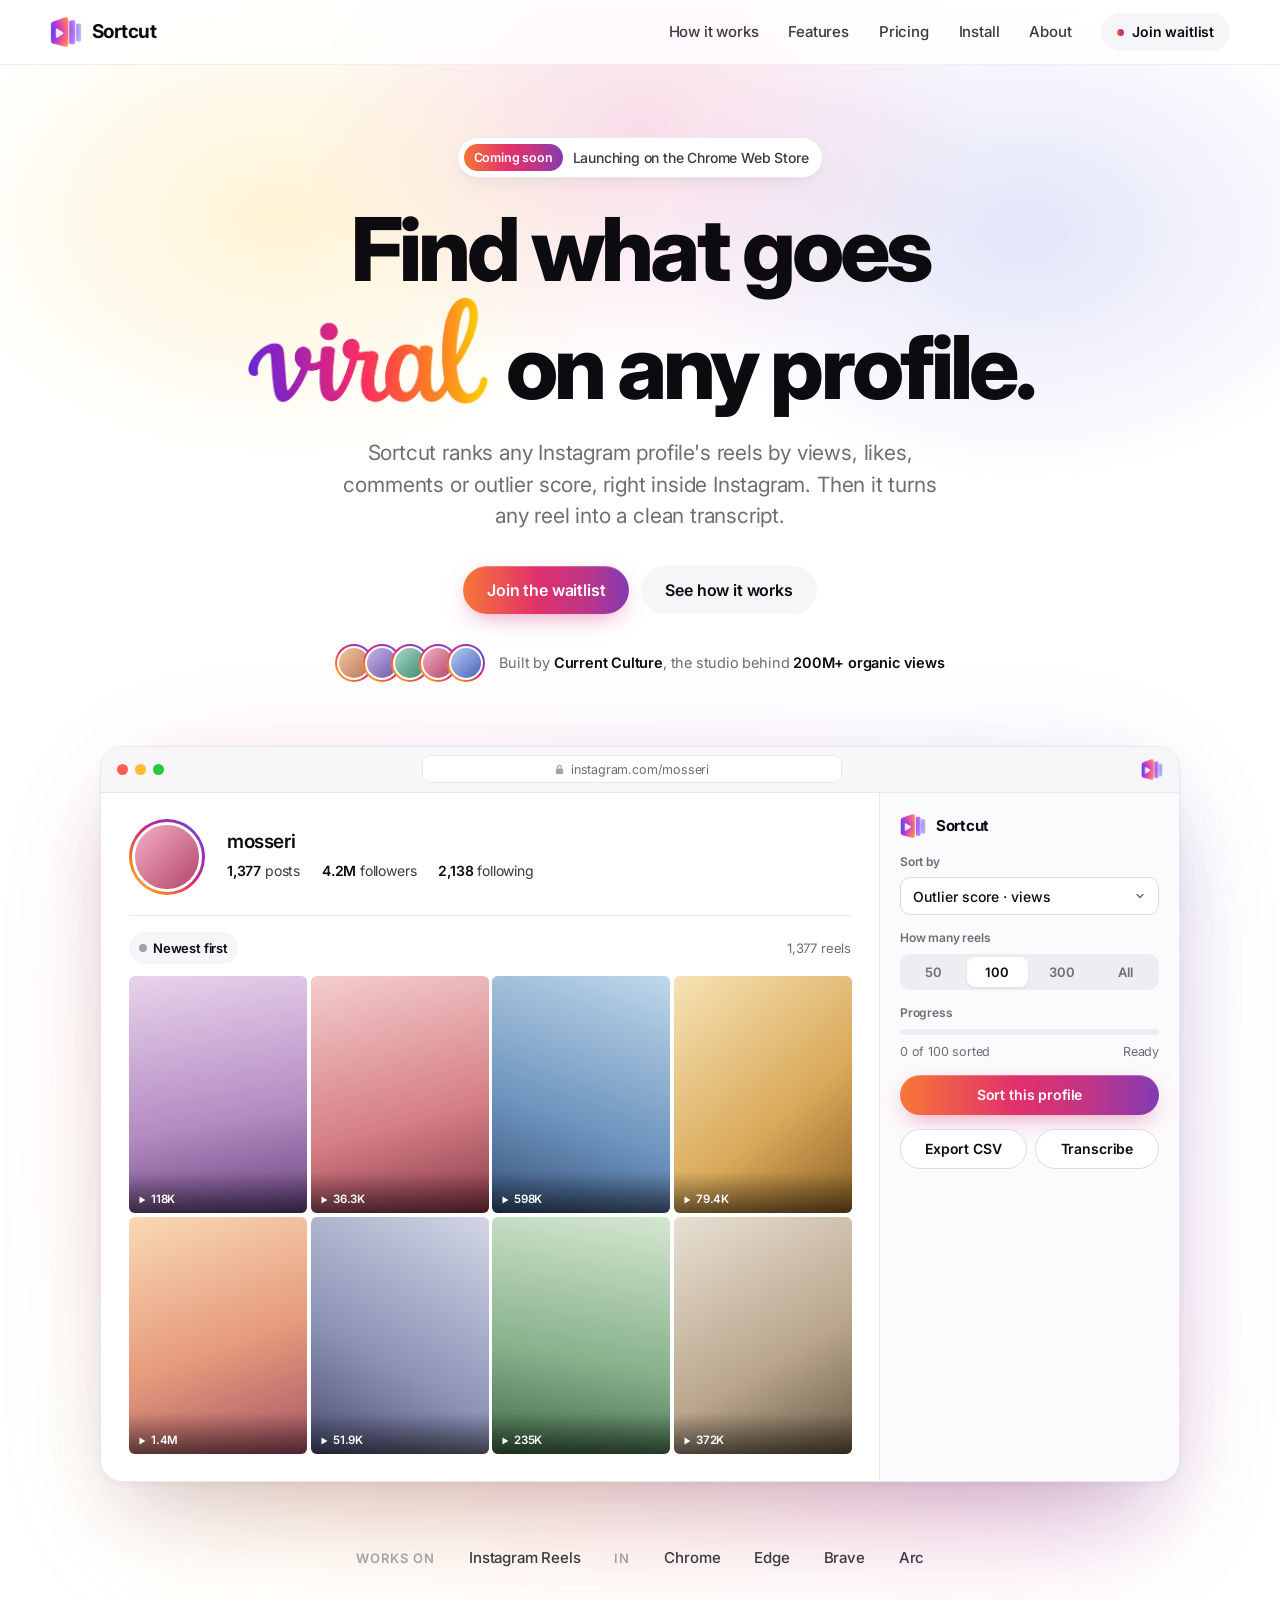
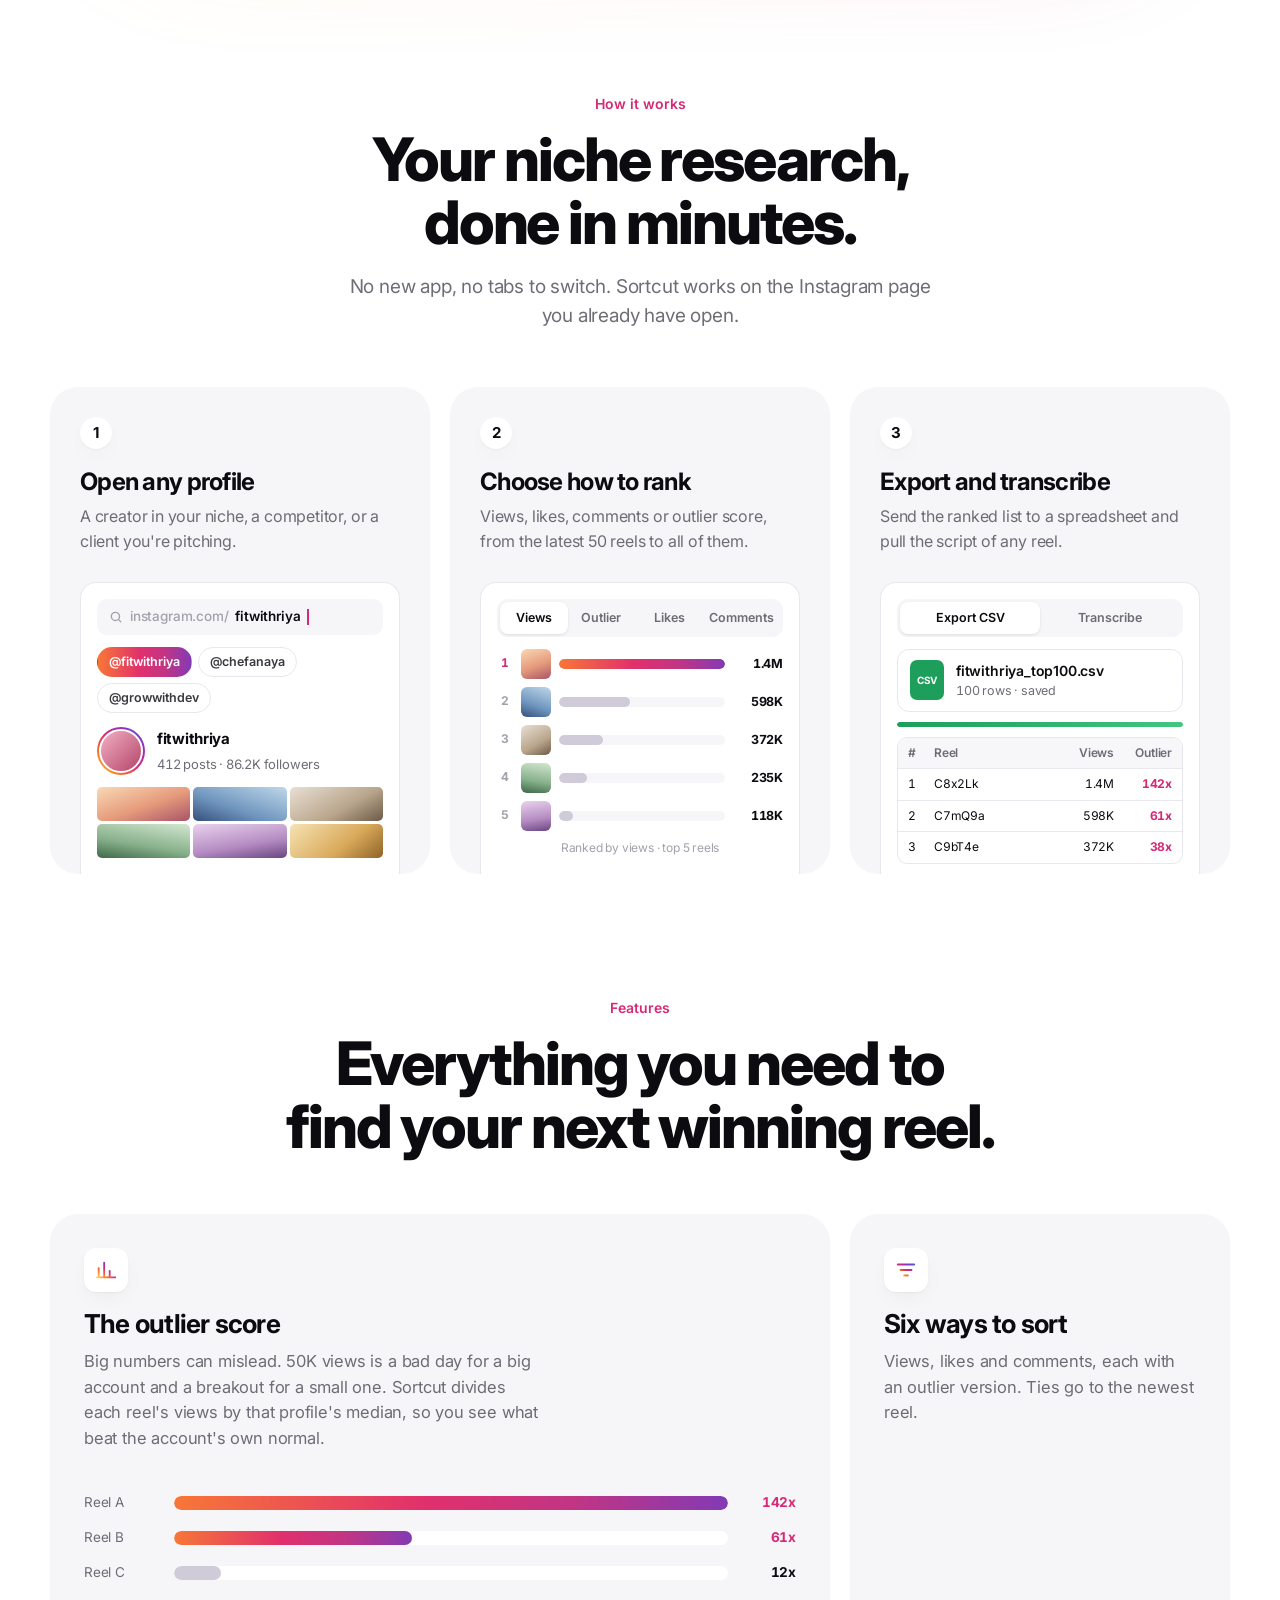
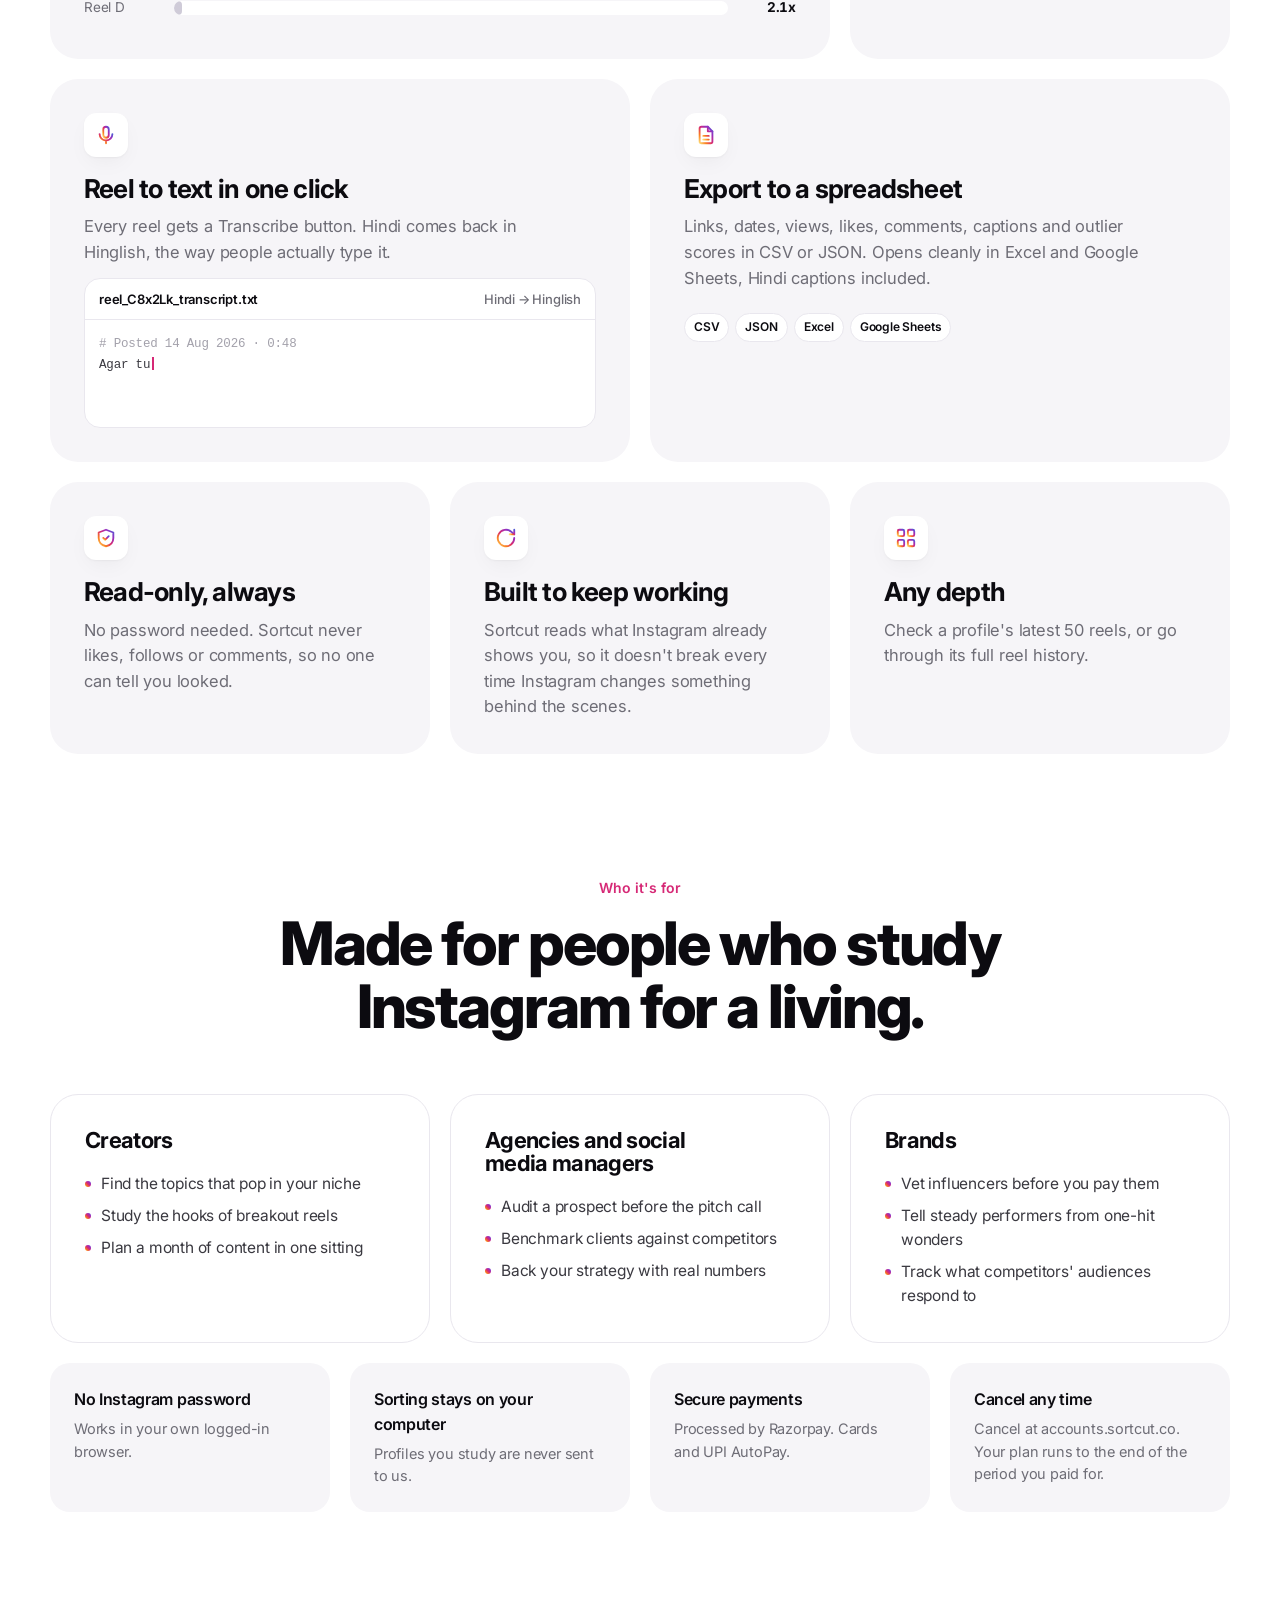
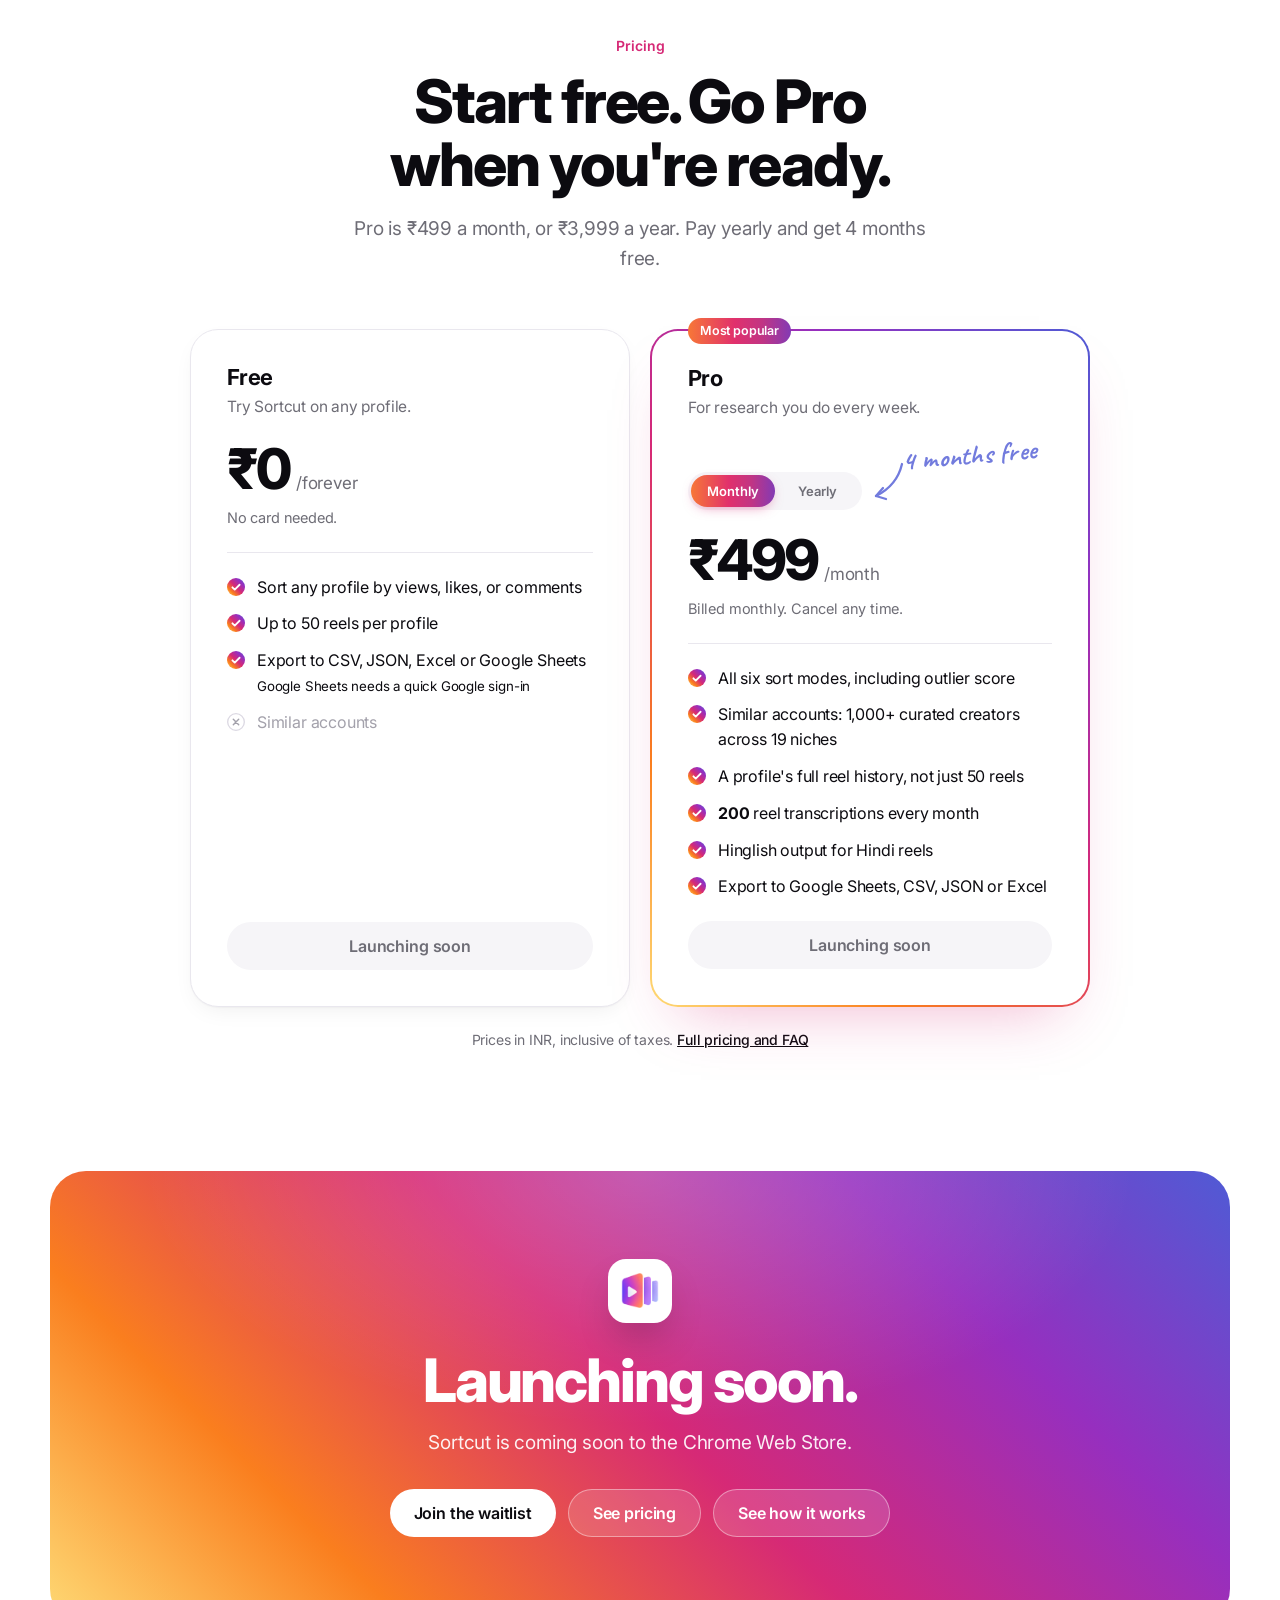
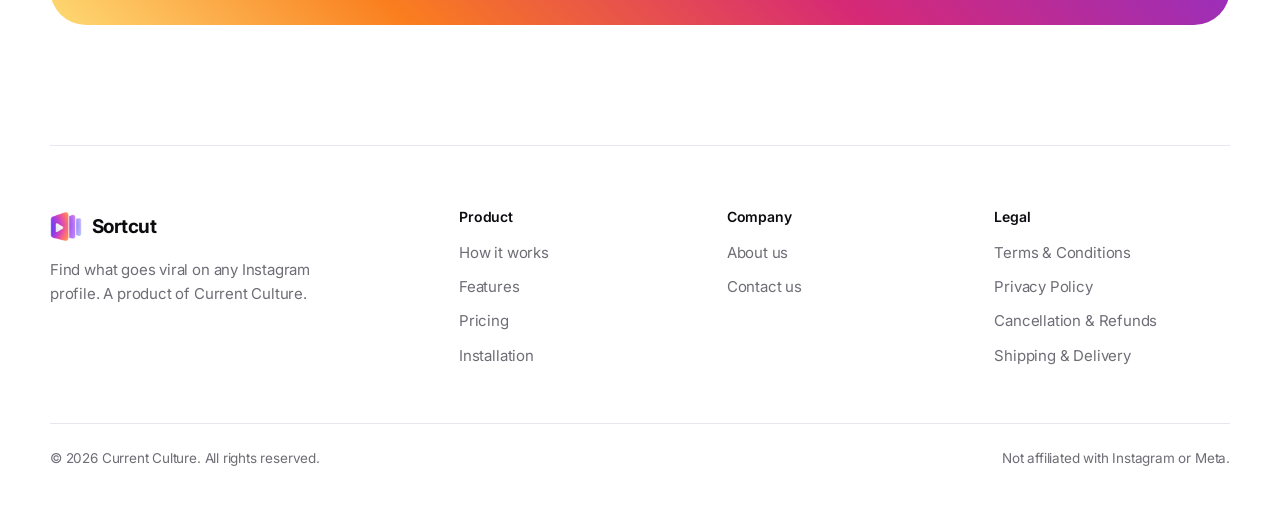
==== commit 486e14db: "site: link waitlist from header and home page Co-Authored-By: Claude Opus 5.5 (1M context) <noreply@" ====
--- a/index.html
+++ b/index.html
@@ -34,7 +34,7 @@
       <a class="hide-sm" href="pricing.html">Pricing</a>
       <a class="hide-sm" href="install.html">Install</a>
       <a class="hide-sm" href="about.html">About</a>
-      <span class="soon">Launching soon</span>
+      <a class="soon" href="join.html">Join waitlist</a>
     </nav>
   </div>
 </header>
@@ -45,7 +45,8 @@
     <h1><span class="ln">Find what goes</span><span class="ln"><img class="viral-img" src="[data-uri]" width="987" height="446" alt="viral"> on any profile.</span></h1>
     <p class="lede">Sortcut ranks any Instagram profile's reels by views, likes, comments or outlier score, right inside Instagram. Then it turns any reel into a clean transcript.</p>
     <div class="ctas">
-      <a class="btn btn-ig" href="index.html#how">See how it works</a>
+      <a class="btn btn-ig" href="join.html">Join the waitlist</a>
+      <a class="btn btn-soft" href="index.html#how">See how it works</a>
     </div>
     <div class="proof">
       <div class="rings" aria-hidden="true"><div class="ring"><span class="a1"></span></div><div class="ring"><span class="a2"></span></div><div class="ring"><span class="a3"></span></div><div class="ring"><span class="a4"></span></div><div class="ring"><span class="a5"></span></div></div>
@@ -322,7 +323,7 @@
     <span class="logo" style="display:grid"><img src="img/logo.png" alt="" width="38" height="38"></span>
     <h2>Launching soon.</h2>
     <p>Sortcut is coming soon to the Chrome Web Store.</p>
-    <div class="ctas"><a class="btn btn-white" href="pricing.html">See pricing</a><a class="btn btn-line" href="index.html#how">See how it works</a></div>
+    <div class="ctas"><a class="btn btn-white" href="join.html">Join the waitlist</a><a class="btn btn-line" href="pricing.html">See pricing</a><a class="btn btn-line" href="index.html#how">See how it works</a></div>
   </section>
 
 </main>
--- a/css/styles.css
+++ b/css/styles.css
@@ -51,6 +51,8 @@
 .nav a.btn,.nav a.btn:hover{color:#fff}
 .soon{display:inline-flex;align-items:center;gap:8px;height:38px;padding:0 16px;border-radius:999px;background:var(--bg-2);font-size:14px;font-weight:600;color:var(--ink);white-space:nowrap}
 .soon::before{content:"";width:7px;height:7px;border-radius:50%;background:var(--ig-btn)}
+.nav a.soon{color:var(--ink)}
+.nav a.soon:hover{background:#EDEBF1}
 @media (max-width:780px){.nav a.hide-sm{display:none}}
 
 /* ---------- buttons ---------- */
@@ -473,6 +475,25 @@
 .isteps h2{margin-top:4px!important;font-size:20px!important}
 .isteps p{margin-top:8px!important}
 
+/* ---------- waitlist ---------- */
+.wl{max-width:560px;margin-inline:auto;padding-block:56px 0;text-align:center}
+.wl h1{font-size:clamp(36px,8vw,56px);font-weight:800;margin-top:12px}
+.wl-sub{margin-top:14px;text-wrap:balance;font-size:18px;color:var(--gray);line-height:1.5}
+.wl-card{margin-top:32px;padding:24px;border-radius:var(--r-md);background:var(--bg-2);text-align:left;display:grid;gap:14px}
+.wl-row{display:grid;grid-template-columns:1fr 1fr;gap:14px}
+.wl-field span{display:block;font-size:14px;font-weight:600;color:var(--ink-2);margin-bottom:6px}
+.wl-field input{display:block;width:100%;height:52px;padding:0 14px;border-radius:var(--r-sm);border:1px solid var(--line-2);background:#fff;font:400 17px/1 var(--font);color:var(--ink);-webkit-appearance:none;appearance:none}
+.wl-field input:focus{outline:none;border-color:var(--pink);box-shadow:0 0 0 3px rgba(214,41,118,.18)}
+.wl-hp{position:absolute;left:-10000px;width:1px;height:1px;overflow:hidden}
+.wl .btn{width:100%;height:52px;margin-top:6px}
+.wl .btn:disabled{opacity:.45;cursor:default;transform:none;box-shadow:none}
+.wl-err{font-size:15px;font-weight:500;color:#B3261E}
+.wl-note{font-size:14px;color:var(--gray);line-height:1.5}
+.wl-note a{color:var(--pink);text-decoration:none;font-weight:500}
+.wl-done{font-size:19px;font-weight:600;letter-spacing:-.02em;text-align:center;padding:32px 24px}
+.wl-done:focus{outline:none}
+@media (max-width:480px){.wl{padding-top:40px}.wl-card{padding:20px}.wl-row{grid-template-columns:1fr}}
+
 /* ---------- footer ---------- */
 footer{margin-top:120px;padding-block:64px 36px;border-top:1px solid var(--line)}
 .foot{display:grid;grid-template-columns:1.6fr 1fr 1fr 1fr;gap:32px}
